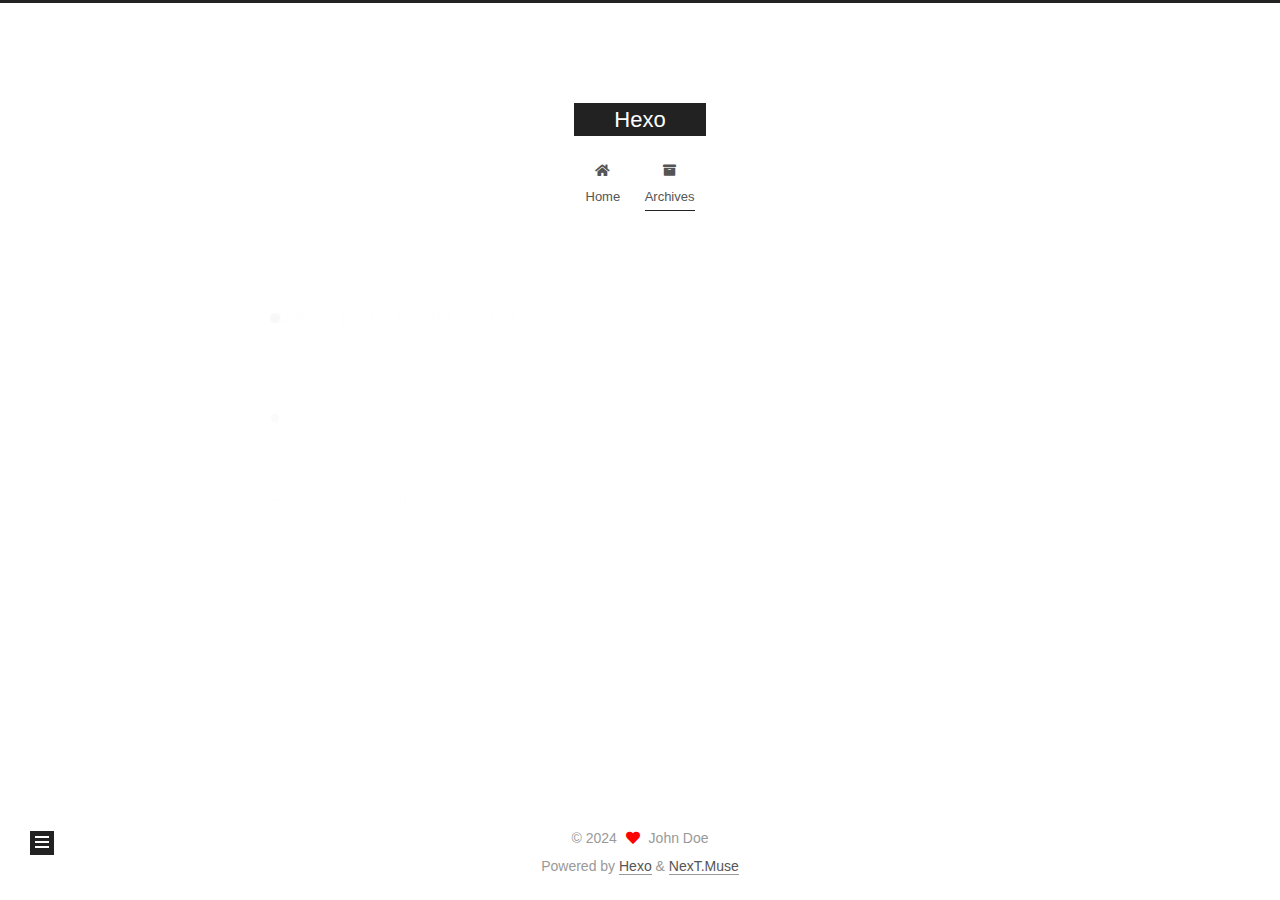
==== archives/index.html @ f94e26f7 "Site updated: 2024-03-13 22:20:04" ====
<!DOCTYPE html>
<html lang="en">
<head>
  <meta charset="UTF-8">
<meta name="viewport" content="width=device-width, initial-scale=1, maximum-scale=2">
<meta name="theme-color" content="#222">
<meta name="generator" content="Hexo 7.1.1">
  <link rel="apple-touch-icon" sizes="180x180" href="/images/apple-touch-icon-next.png">
  <link rel="icon" type="image/png" sizes="32x32" href="/images/favicon-32x32-next.png">
  <link rel="icon" type="image/png" sizes="16x16" href="/images/favicon-16x16-next.png">
  <link rel="mask-icon" href="/images/logo.svg" color="#222">

<link rel="stylesheet" href="/css/main.css">


<link rel="stylesheet" href="/lib/font-awesome/css/all.min.css">

<script id="hexo-configurations">
    var NexT = window.NexT || {};
    var CONFIG = {"hostname":"example.com","root":"/","scheme":"Muse","version":"7.8.0","exturl":false,"sidebar":{"position":"left","display":"post","padding":18,"offset":12,"onmobile":false},"copycode":{"enable":false,"show_result":false,"style":null},"back2top":{"enable":true,"sidebar":false,"scrollpercent":false},"bookmark":{"enable":false,"color":"#222","save":"auto"},"fancybox":false,"mediumzoom":false,"lazyload":false,"pangu":false,"comments":{"style":"tabs","active":null,"storage":true,"lazyload":false,"nav":null},"algolia":{"hits":{"per_page":10},"labels":{"input_placeholder":"Search for Posts","hits_empty":"We didn't find any results for the search: ${query}","hits_stats":"${hits} results found in ${time} ms"}},"localsearch":{"enable":false,"trigger":"auto","top_n_per_article":1,"unescape":false,"preload":false},"motion":{"enable":true,"async":false,"transition":{"post_block":"fadeIn","post_header":"slideDownIn","post_body":"slideDownIn","coll_header":"slideLeftIn","sidebar":"slideUpIn"}}};
  </script>

  <meta property="og:type" content="website">
<meta property="og:title" content="Hexo">
<meta property="og:url" content="http://example.com/archives/index.html">
<meta property="og:site_name" content="Hexo">
<meta property="og:locale" content="en_US">
<meta property="article:author" content="John Doe">
<meta name="twitter:card" content="summary">

<link rel="canonical" href="http://example.com/archives/">


<script id="page-configurations">
  // https://hexo.io/docs/variables.html
  CONFIG.page = {
    sidebar: "",
    isHome : false,
    isPost : false,
    lang   : 'en'
  };
</script>

  <title>Archive | Hexo</title>
  






  <noscript>
  <style>
  .use-motion .brand,
  .use-motion .menu-item,
  .sidebar-inner,
  .use-motion .post-block,
  .use-motion .pagination,
  .use-motion .comments,
  .use-motion .post-header,
  .use-motion .post-body,
  .use-motion .collection-header { opacity: initial; }

  .use-motion .site-title,
  .use-motion .site-subtitle {
    opacity: initial;
    top: initial;
  }

  .use-motion .logo-line-before i { left: initial; }
  .use-motion .logo-line-after i { right: initial; }
  </style>
</noscript>

</head>

<body itemscope itemtype="http://schema.org/WebPage">
  <div class="container use-motion">
    <div class="headband"></div>

    <header class="header" itemscope itemtype="http://schema.org/WPHeader">
      <div class="header-inner"><div class="site-brand-container">
  <div class="site-nav-toggle">
    <div class="toggle" aria-label="Toggle navigation bar">
      <span class="toggle-line toggle-line-first"></span>
      <span class="toggle-line toggle-line-middle"></span>
      <span class="toggle-line toggle-line-last"></span>
    </div>
  </div>

  <div class="site-meta">

    <a href="/" class="brand" rel="start">
      <span class="logo-line-before"><i></i></span>
      <h1 class="site-title">Hexo</h1>
      <span class="logo-line-after"><i></i></span>
    </a>
  </div>

  <div class="site-nav-right">
    <div class="toggle popup-trigger">
    </div>
  </div>
</div>




<nav class="site-nav">
  <ul id="menu" class="main-menu menu">
        <li class="menu-item menu-item-home">

    <a href="/" rel="section"><i class="fa fa-home fa-fw"></i>Home</a>

  </li>
        <li class="menu-item menu-item-archives">

    <a href="/archives/" rel="section"><i class="fa fa-archive fa-fw"></i>Archives</a>

  </li>
  </ul>
</nav>




</div>
    </header>

    
  <div class="back-to-top">
    <i class="fa fa-arrow-up"></i>
    <span>0%</span>
  </div>


    <main class="main">
      <div class="main-inner">
        <div class="content-wrap">
          

          <div class="content archive">
            

  
  
  
  <div class="post-block">
    <div class="posts-collapse">
      <div class="collection-title">
        <span class="collection-header">Um..! 1 post. Keep on posting.</span>
      </div>

      
    <div class="collection-year">
      <span class="collection-header">2024</span>
    </div>

  <article itemscope itemtype="http://schema.org/Article">
    <header class="post-header">

      <div class="post-meta">
        <time itemprop="dateCreated"
              datetime="2024-03-13T18:21:40+08:00"
              content="2024-03-13">
          03-13
        </time>
      </div>

      <div class="post-title">
          <a class="post-title-link" href="/2024/03/13/hello-world/" itemprop="url">
            <span itemprop="name">Hello World</span>
          </a>
      </div>

    </header>
  </article>


    </div>
  </div>
  
  
  

  



          </div>
          

<script>
  window.addEventListener('tabs:register', () => {
    let { activeClass } = CONFIG.comments;
    if (CONFIG.comments.storage) {
      activeClass = localStorage.getItem('comments_active') || activeClass;
    }
    if (activeClass) {
      let activeTab = document.querySelector(`a[href="#comment-${activeClass}"]`);
      if (activeTab) {
        activeTab.click();
      }
    }
  });
  if (CONFIG.comments.storage) {
    window.addEventListener('tabs:click', event => {
      if (!event.target.matches('.tabs-comment .tab-content .tab-pane')) return;
      let commentClass = event.target.classList[1];
      localStorage.setItem('comments_active', commentClass);
    });
  }
</script>

        </div>
          
  
  <div class="toggle sidebar-toggle">
    <span class="toggle-line toggle-line-first"></span>
    <span class="toggle-line toggle-line-middle"></span>
    <span class="toggle-line toggle-line-last"></span>
  </div>

  <aside class="sidebar">
    <div class="sidebar-inner">

      <ul class="sidebar-nav motion-element">
        <li class="sidebar-nav-toc">
          Table of Contents
        </li>
        <li class="sidebar-nav-overview">
          Overview
        </li>
      </ul>

      <!--noindex-->
      <div class="post-toc-wrap sidebar-panel">
      </div>
      <!--/noindex-->

      <div class="site-overview-wrap sidebar-panel">
        <div class="site-author motion-element" itemprop="author" itemscope itemtype="http://schema.org/Person">
  <p class="site-author-name" itemprop="name">John Doe</p>
  <div class="site-description" itemprop="description"></div>
</div>
<div class="site-state-wrap motion-element">
  <nav class="site-state">
      <div class="site-state-item site-state-posts">
          <a href="/archives/">
        
          <span class="site-state-item-count">1</span>
          <span class="site-state-item-name">posts</span>
        </a>
      </div>
  </nav>
</div>



      </div>

    </div>
  </aside>
  <div id="sidebar-dimmer"></div>


      </div>
    </main>

    <footer class="footer">
      <div class="footer-inner">
        

        

<div class="copyright">
  
  &copy; 
  <span itemprop="copyrightYear">2024</span>
  <span class="with-love">
    <i class="fa fa-heart"></i>
  </span>
  <span class="author" itemprop="copyrightHolder">John Doe</span>
</div>
  <div class="powered-by">Powered by <a href="https://hexo.io/" class="theme-link" rel="noopener" target="_blank">Hexo</a> & <a href="https://muse.theme-next.org/" class="theme-link" rel="noopener" target="_blank">NexT.Muse</a>
  </div>

        








      </div>
    </footer>
  </div>

  
  <script src="/lib/anime.min.js"></script>
  <script src="/lib/velocity/velocity.min.js"></script>
  <script src="/lib/velocity/velocity.ui.min.js"></script>

<script src="/js/utils.js"></script>

<script src="/js/motion.js"></script>


<script src="/js/schemes/muse.js"></script>


<script src="/js/next-boot.js"></script>




  















  

  

</body>
</html>
---- css/main.css ----
:root {
  --body-bg-color: #fff;
  --content-bg-color: #fff;
  --card-bg-color: #f5f5f5;
  --text-color: #555;
  --blockquote-color: #666;
  --link-color: #555;
  --link-hover-color: #222;
  --brand-color: #fff;
  --brand-hover-color: #fff;
  --table-row-odd-bg-color: #f9f9f9;
  --table-row-hover-bg-color: #f5f5f5;
  --menu-item-bg-color: #f5f5f5;
  --btn-default-bg: #222;
  --btn-default-color: #fff;
  --btn-default-border-color: #222;
  --btn-default-hover-bg: #fff;
  --btn-default-hover-color: #222;
  --btn-default-hover-border-color: #222;
}
html {
  line-height: 1.15; /* 1 */
  -webkit-text-size-adjust: 100%; /* 2 */
}
body {
  margin: 0;
}
main {
  display: block;
}
h1 {
  font-size: 2em;
  margin: 0.67em 0;
}
hr {
  box-sizing: content-box; /* 1 */
  height: 0; /* 1 */
  overflow: visible; /* 2 */
}
pre {
  font-family: monospace, monospace; /* 1 */
  font-size: 1em; /* 2 */
}
a {
  background: transparent;
}
abbr[title] {
  border-bottom: none; /* 1 */
  text-decoration: underline; /* 2 */
  text-decoration: underline dotted; /* 2 */
}
b,
strong {
  font-weight: bolder;
}
code,
kbd,
samp {
  font-family: monospace, monospace; /* 1 */
  font-size: 1em; /* 2 */
}
small {
  font-size: 80%;
}
sub,
sup {
  font-size: 75%;
  line-height: 0;
  position: relative;
  vertical-align: baseline;
}
sub {
  bottom: -0.25em;
}
sup {
  top: -0.5em;
}
img {
  border-style: none;
}
button,
input,
optgroup,
select,
textarea {
  font-family: inherit; /* 1 */
  font-size: 100%; /* 1 */
  line-height: 1.15; /* 1 */
  margin: 0; /* 2 */
}
button,
input {
/* 1 */
  overflow: visible;
}
button,
select {
/* 1 */
  text-transform: none;
}
button,
[type='button'],
[type='reset'],
[type='submit'] {
  -webkit-appearance: button;
}
button::-moz-focus-inner,
[type='button']::-moz-focus-inner,
[type='reset']::-moz-focus-inner,
[type='submit']::-moz-focus-inner {
  border-style: none;
  padding: 0;
}
button:-moz-focusring,
[type='button']:-moz-focusring,
[type='reset']:-moz-focusring,
[type='submit']:-moz-focusring {
  outline: 1px dotted ButtonText;
}
fieldset {
  padding: 0.35em 0.75em 0.625em;
}
legend {
  box-sizing: border-box; /* 1 */
  color: inherit; /* 2 */
  display: table; /* 1 */
  max-width: 100%; /* 1 */
  padding: 0; /* 3 */
  white-space: normal; /* 1 */
}
progress {
  vertical-align: baseline;
}
textarea {
  overflow: auto;
}
[type='checkbox'],
[type='radio'] {
  box-sizing: border-box; /* 1 */
  padding: 0; /* 2 */
}
[type='number']::-webkit-inner-spin-button,
[type='number']::-webkit-outer-spin-button {
  height: auto;
}
[type='search'] {
  outline-offset: -2px; /* 2 */
  -webkit-appearance: textfield; /* 1 */
}
[type='search']::-webkit-search-decoration {
  -webkit-appearance: none;
}
::-webkit-file-upload-button {
  font: inherit; /* 2 */
  -webkit-appearance: button; /* 1 */
}
details {
  display: block;
}
summary {
  display: list-item;
}
template {
  display: none;
}
[hidden] {
  display: none;
}
::selection {
  background: #262a30;
  color: #eee;
}
html,
body {
  height: 100%;
}
body {
  background: var(--body-bg-color);
  color: var(--text-color);
  font-family: 'Lato', "PingFang SC", "Microsoft YaHei", sans-serif;
  font-size: 1em;
  line-height: 2;
}
@media (max-width: 991px) {
  body {
    padding-left: 0 !important;
    padding-right: 0 !important;
  }
}
h1,
h2,
h3,
h4,
h5,
h6 {
  font-family: 'Lato', "PingFang SC", "Microsoft YaHei", sans-serif;
  font-weight: bold;
  line-height: 1.5;
  margin: 20px 0 15px;
}
h1 {
  font-size: 1.5em;
}
h2 {
  font-size: 1.375em;
}
h3 {
  font-size: 1.25em;
}
h4 {
  font-size: 1.125em;
}
h5 {
  font-size: 1em;
}
h6 {
  font-size: 0.875em;
}
p {
  margin: 0 0 20px 0;
}
a,
span.exturl {
  border-bottom: 1px solid #999;
  color: var(--link-color);
  outline: 0;
  text-decoration: none;
  overflow-wrap: break-word;
  word-wrap: break-word;
  cursor: pointer;
}
a:hover,
span.exturl:hover {
  border-bottom-color: var(--link-hover-color);
  color: var(--link-hover-color);
}
iframe,
img,
video {
  display: block;
  margin-left: auto;
  margin-right: auto;
  max-width: 100%;
}
hr {
  background-image: repeating-linear-gradient(-45deg, #ddd, #ddd 4px, transparent 4px, transparent 8px);
  border: 0;
  height: 3px;
  margin: 40px 0;
}
blockquote {
  border-left: 4px solid #ddd;
  color: var(--blockquote-color);
  margin: 0;
  padding: 0 15px;
}
blockquote cite::before {
  content: '-';
  padding: 0 5px;
}
dt {
  font-weight: bold;
}
dd {
  margin: 0;
  padding: 0;
}
kbd {
  background-color: #f5f5f5;
  background-image: linear-gradient(#eee, #fff, #eee);
  border: 1px solid #ccc;
  border-radius: 0.2em;
  box-shadow: 0.1em 0.1em 0.2em rgba(0,0,0,0.1);
  color: #555;
  font-family: inherit;
  padding: 0.1em 0.3em;
  white-space: nowrap;
}
.table-container {
  overflow: auto;
}
table {
  border-collapse: collapse;
  border-spacing: 0;
  font-size: 0.875em;
  margin: 0 0 20px 0;
  width: 100%;
}
tbody tr:nth-of-type(odd) {
  background: var(--table-row-odd-bg-color);
}
tbody tr:hover {
  background: var(--table-row-hover-bg-color);
}
caption,
th,
td {
  font-weight: normal;
  padding: 8px;
  vertical-align: middle;
}
th,
td {
  border: 1px solid #ddd;
  border-bottom: 3px solid #ddd;
}
th {
  font-weight: 700;
  padding-bottom: 10px;
}
td {
  border-bottom-width: 1px;
}
.btn {
  background: var(--btn-default-bg);
  border: 2px solid var(--btn-default-border-color);
  border-radius: 0;
  color: var(--btn-default-color);
  display: inline-block;
  font-size: 0.875em;
  line-height: 2;
  padding: 0 20px;
  text-decoration: none;
  transition-property: background-color;
  transition-delay: 0s;
  transition-duration: 0.2s;
  transition-timing-function: ease-in-out;
}
.btn:hover {
  background: var(--btn-default-hover-bg);
  border-color: var(--btn-default-hover-border-color);
  color: var(--btn-default-hover-color);
}
.btn + .btn {
  margin: 0 0 8px 8px;
}
.btn .fa-fw {
  text-align: left;
  width: 1.285714285714286em;
}
.toggle {
  line-height: 0;
}
.toggle .toggle-line {
  background: #fff;
  display: inline-block;
  height: 2px;
  left: 0;
  position: relative;
  top: 0;
  transition: all 0.4s;
  vertical-align: top;
  width: 100%;
}
.toggle .toggle-line:not(:first-child) {
  margin-top: 3px;
}
.toggle.toggle-arrow .toggle-line-first {
  left: 50%;
  top: 2px;
  transform: rotate(45deg);
  width: 50%;
}
.toggle.toggle-arrow .toggle-line-middle {
  left: 2px;
  width: 90%;
}
.toggle.toggle-arrow .toggle-line-last {
  left: 50%;
  top: -2px;
  transform: rotate(-45deg);
  width: 50%;
}
.toggle.toggle-close .toggle-line-first {
  transform: rotate(-45deg);
  top: 5px;
}
.toggle.toggle-close .toggle-line-middle {
  opacity: 0;
}
.toggle.toggle-close .toggle-line-last {
  transform: rotate(45deg);
  top: -5px;
}
.highlight,
pre {
  background: #f7f7f7;
  color: #4d4d4c;
  line-height: 1.6;
  margin: 0 auto 20px;
}
pre,
code {
  font-family: consolas, Menlo, monospace, "PingFang SC", "Microsoft YaHei";
}
code {
  background: #eee;
  border-radius: 3px;
  color: #555;
  padding: 2px 4px;
  overflow-wrap: break-word;
  word-wrap: break-word;
}
.highlight *::selection {
  background: #d6d6d6;
}
.highlight pre {
  border: 0;
  margin: 0;
  padding: 10px 0;
}
.highlight table {
  border: 0;
  margin: 0;
  width: auto;
}
.highlight td {
  border: 0;
  padding: 0;
}
.highlight figcaption {
  background: #eff2f3;
  color: #4d4d4c;
  display: flex;
  font-size: 0.875em;
  justify-content: space-between;
  line-height: 1.2;
  padding: 0.5em;
}
.highlight figcaption a {
  color: #4d4d4c;
}
.highlight figcaption a:hover {
  border-bottom-color: #4d4d4c;
}
.highlight .gutter {
  -moz-user-select: none;
  -ms-user-select: none;
  -webkit-user-select: none;
  user-select: none;
}
.highlight .gutter pre {
  background: #eff2f3;
  color: #869194;
  padding-left: 10px;
  padding-right: 10px;
  text-align: right;
}
.highlight .code pre {
  background: #f7f7f7;
  padding-left: 10px;
  width: 100%;
}
.gist table {
  width: auto;
}
.gist table td {
  border: 0;
}
pre {
  overflow: auto;
  padding: 10px;
}
pre code {
  background: none;
  color: #4d4d4c;
  font-size: 0.875em;
  padding: 0;
  text-shadow: none;
}
pre .deletion {
  background: #fdd;
}
pre .addition {
  background: #dfd;
}
pre .meta {
  color: #eab700;
  -moz-user-select: none;
  -ms-user-select: none;
  -webkit-user-select: none;
  user-select: none;
}
pre .comment {
  color: #8e908c;
}
pre .variable,
pre .attribute,
pre .tag,
pre .name,
pre .regexp,
pre .ruby .constant,
pre .xml .tag .title,
pre .xml .pi,
pre .xml .doctype,
pre .html .doctype,
pre .css .id,
pre .css .class,
pre .css .pseudo {
  color: #c82829;
}
pre .number,
pre .preprocessor,
pre .built_in,
pre .builtin-name,
pre .literal,
pre .params,
pre .constant,
pre .command {
  color: #f5871f;
}
pre .ruby .class .title,
pre .css .rules .attribute,
pre .string,
pre .symbol,
pre .value,
pre .inheritance,
pre .header,
pre .ruby .symbol,
pre .xml .cdata,
pre .special,
pre .formula {
  color: #718c00;
}
pre .title,
pre .css .hexcolor {
  color: #3e999f;
}
pre .function,
pre .python .decorator,
pre .python .title,
pre .ruby .function .title,
pre .ruby .title .keyword,
pre .perl .sub,
pre .javascript .title,
pre .coffeescript .title {
  color: #4271ae;
}
pre .keyword,
pre .javascript .function {
  color: #8959a8;
}
.blockquote-center {
  border-left: none;
  margin: 40px 0;
  padding: 0;
  position: relative;
  text-align: center;
}
.blockquote-center .fa {
  display: block;
  opacity: 0.6;
  position: absolute;
  width: 100%;
}
.blockquote-center .fa-quote-left {
  border-top: 1px solid #ccc;
  text-align: left;
  top: -20px;
}
.blockquote-center .fa-quote-right {
  border-bottom: 1px solid #ccc;
  text-align: right;
  bottom: -20px;
}
.blockquote-center p,
.blockquote-center div {
  text-align: center;
}
.post-body .group-picture img {
  margin: 0 auto;
  padding: 0 3px;
}
.group-picture-row {
  margin-bottom: 6px;
  overflow: hidden;
}
.group-picture-column {
  float: left;
  margin-bottom: 10px;
}
.post-body .label {
  color: #555;
  display: inline;
  padding: 0 2px;
}
.post-body .label.default {
  background: #f0f0f0;
}
.post-body .label.primary {
  background: #efe6f7;
}
.post-body .label.info {
  background: #e5f2f8;
}
.post-body .label.success {
  background: #e7f4e9;
}
.post-body .label.warning {
  background: #fcf6e1;
}
.post-body .label.danger {
  background: #fae8eb;
}
.post-body .tabs {
  margin-bottom: 20px;
}
.post-body .tabs,
.tabs-comment {
  display: block;
  padding-top: 10px;
  position: relative;
}
.post-body .tabs ul.nav-tabs,
.tabs-comment ul.nav-tabs {
  display: flex;
  flex-wrap: wrap;
  margin: 0;
  margin-bottom: -1px;
  padding: 0;
}
@media (max-width: 413px) {
  .post-body .tabs ul.nav-tabs,
  .tabs-comment ul.nav-tabs {
    display: block;
    margin-bottom: 5px;
  }
}
.post-body .tabs ul.nav-tabs li.tab,
.tabs-comment ul.nav-tabs li.tab {
  border-bottom: 1px solid #ddd;
  border-left: 1px solid transparent;
  border-right: 1px solid transparent;
  border-top: 3px solid transparent;
  flex-grow: 1;
  list-style-type: none;
  border-radius: 0 0 0 0;
}
@media (max-width: 413px) {
  .post-body .tabs ul.nav-tabs li.tab,
  .tabs-comment ul.nav-tabs li.tab {
    border-bottom: 1px solid transparent;
    border-left: 3px solid transparent;
    border-right: 1px solid transparent;
    border-top: 1px solid transparent;
  }
}
@media (max-width: 413px) {
  .post-body .tabs ul.nav-tabs li.tab,
  .tabs-comment ul.nav-tabs li.tab {
    border-radius: 0;
  }
}
.post-body .tabs ul.nav-tabs li.tab a,
.tabs-comment ul.nav-tabs li.tab a {
  border-bottom: initial;
  display: block;
  line-height: 1.8;
  outline: 0;
  padding: 0.25em 0.75em;
  text-align: center;
  transition-delay: 0s;
  transition-duration: 0.2s;
  transition-timing-function: ease-out;
}
.post-body .tabs ul.nav-tabs li.tab a i,
.tabs-comment ul.nav-tabs li.tab a i {
  width: 1.285714285714286em;
}
.post-body .tabs ul.nav-tabs li.tab.active,
.tabs-comment ul.nav-tabs li.tab.active {
  border-bottom: 1px solid transparent;
  border-left: 1px solid #ddd;
  border-right: 1px solid #ddd;
  border-top: 3px solid #fc6423;
}
@media (max-width: 413px) {
  .post-body .tabs ul.nav-tabs li.tab.active,
  .tabs-comment ul.nav-tabs li.tab.active {
    border-bottom: 1px solid #ddd;
    border-left: 3px solid #fc6423;
    border-right: 1px solid #ddd;
    border-top: 1px solid #ddd;
  }
}
.post-body .tabs ul.nav-tabs li.tab.active a,
.tabs-comment ul.nav-tabs li.tab.active a {
  color: var(--link-color);
  cursor: default;
}
.post-body .tabs .tab-content .tab-pane,
.tabs-comment .tab-content .tab-pane {
  border: 1px solid #ddd;
  border-top: 0;
  padding: 20px 20px 0 20px;
  border-radius: 0;
}
.post-body .tabs .tab-content .tab-pane:not(.active),
.tabs-comment .tab-content .tab-pane:not(.active) {
  display: none;
}
.post-body .tabs .tab-content .tab-pane.active,
.tabs-comment .tab-content .tab-pane.active {
  display: block;
}
.post-body .tabs .tab-content .tab-pane.active:nth-of-type(1),
.tabs-comment .tab-content .tab-pane.active:nth-of-type(1) {
  border-radius: 0 0 0 0;
}
@media (max-width: 413px) {
  .post-body .tabs .tab-content .tab-pane.active:nth-of-type(1),
  .tabs-comment .tab-content .tab-pane.active:nth-of-type(1) {
    border-radius: 0;
  }
}
.post-body .note {
  border-radius: 3px;
  margin-bottom: 20px;
  padding: 1em;
  position: relative;
  border: 1px solid #eee;
  border-left-width: 5px;
}
.post-body .note h2,
.post-body .note h3,
.post-body .note h4,
.post-body .note h5,
.post-body .note h6 {
  margin-top: 0;
  border-bottom: initial;
  margin-bottom: 0;
  padding-top: 0;
}
.post-body .note p:first-child,
.post-body .note ul:first-child,
.post-body .note ol:first-child,
.post-body .note table:first-child,
.post-body .note pre:first-child,
.post-body .note blockquote:first-child,
.post-body .note img:first-child {
  margin-top: 0;
}
.post-body .note p:last-child,
.post-body .note ul:last-child,
.post-body .note ol:last-child,
.post-body .note table:last-child,
.post-body .note pre:last-child,
.post-body .note blockquote:last-child,
.post-body .note img:last-child {
  margin-bottom: 0;
}
.post-body .note.default {
  border-left-color: #777;
}
.post-body .note.default h2,
.post-body .note.default h3,
.post-body .note.default h4,
.post-body .note.default h5,
.post-body .note.default h6 {
  color: #777;
}
.post-body .note.primary {
  border-left-color: #6f42c1;
}
.post-body .note.primary h2,
.post-body .note.primary h3,
.post-body .note.primary h4,
.post-body .note.primary h5,
.post-body .note.primary h6 {
  color: #6f42c1;
}
.post-body .note.info {
  border-left-color: #428bca;
}
.post-body .note.info h2,
.post-body .note.info h3,
.post-body .note.info h4,
.post-body .note.info h5,
.post-body .note.info h6 {
  color: #428bca;
}
.post-body .note.success {
  border-left-color: #5cb85c;
}
.post-body .note.success h2,
.post-body .note.success h3,
.post-body .note.success h4,
.post-body .note.success h5,
.post-body .note.success h6 {
  color: #5cb85c;
}
.post-body .note.warning {
  border-left-color: #f0ad4e;
}
.post-body .note.warning h2,
.post-body .note.warning h3,
.post-body .note.warning h4,
.post-body .note.warning h5,
.post-body .note.warning h6 {
  color: #f0ad4e;
}
.post-body .note.danger {
  border-left-color: #d9534f;
}
.post-body .note.danger h2,
.post-body .note.danger h3,
.post-body .note.danger h4,
.post-body .note.danger h5,
.post-body .note.danger h6 {
  color: #d9534f;
}
.pagination .prev,
.pagination .next,
.pagination .page-number,
.pagination .space {
  display: inline-block;
  margin: 0 10px;
  padding: 0 11px;
  position: relative;
  top: -1px;
}
@media (max-width: 767px) {
  .pagination .prev,
  .pagination .next,
  .pagination .page-number,
  .pagination .space {
    margin: 0 5px;
  }
}
.pagination {
  border-top: 1px solid #eee;
  margin: 120px 0 0;
  text-align: center;
}
.pagination .prev,
.pagination .next,
.pagination .page-number {
  border-bottom: 0;
  border-top: 1px solid #eee;
  transition-property: border-color;
  transition-delay: 0s;
  transition-duration: 0.2s;
  transition-timing-function: ease-in-out;
}
.pagination .prev:hover,
.pagination .next:hover,
.pagination .page-number:hover {
  border-top-color: #222;
}
.pagination .space {
  margin: 0;
  padding: 0;
}
.pagination .prev {
  margin-left: 0;
}
.pagination .next {
  margin-right: 0;
}
.pagination .page-number.current {
  background: #ccc;
  border-top-color: #ccc;
  color: #fff;
}
@media (max-width: 767px) {
  .pagination {
    border-top: none;
  }
  .pagination .prev,
  .pagination .next,
  .pagination .page-number {
    border-bottom: 1px solid #eee;
    border-top: 0;
    margin-bottom: 10px;
    padding: 0 10px;
  }
  .pagination .prev:hover,
  .pagination .next:hover,
  .pagination .page-number:hover {
    border-bottom-color: #222;
  }
}
.comments {
  margin-top: 60px;
  overflow: hidden;
}
.comment-button-group {
  display: flex;
  flex-wrap: wrap-reverse;
  justify-content: center;
  margin: 1em 0;
}
.comment-button-group .comment-button {
  margin: 0.1em 0.2em;
}
.comment-button-group .comment-button.active {
  background: var(--btn-default-hover-bg);
  border-color: var(--btn-default-hover-border-color);
  color: var(--btn-default-hover-color);
}
.comment-position {
  display: none;
}
.comment-position.active {
  display: block;
}
.tabs-comment {
  background: var(--content-bg-color);
  margin-top: 4em;
  padding-top: 0;
}
.tabs-comment .comments {
  border: 0;
  box-shadow: none;
  margin-top: 0;
  padding-top: 0;
}
.container {
  min-height: 100%;
  position: relative;
}
.main-inner {
  margin: 0 auto;
  width: 700px;
}
@media (min-width: 1200px) {
  .main-inner {
    width: 800px;
  }
}
@media (min-width: 1600px) {
  .main-inner {
    width: 900px;
  }
}
@media (max-width: 767px) {
  .content-wrap {
    padding: 0 20px;
  }
}
.header {
  background: transparent;
}
.header-inner {
  margin: 0 auto;
  width: 700px;
}
@media (min-width: 1200px) {
  .header-inner {
    width: 800px;
  }
}
@media (min-width: 1600px) {
  .header-inner {
    width: 900px;
  }
}
.site-brand-container {
  display: flex;
  flex-shrink: 0;
  padding: 0 10px;
}
.headband {
  background: #222;
  height: 3px;
}
.site-meta {
  flex-grow: 1;
  text-align: center;
}
@media (max-width: 767px) {
  .site-meta {
    text-align: center;
  }
}
.brand {
  border-bottom: none;
  color: var(--brand-color);
  display: inline-block;
  line-height: 1.375em;
  padding: 0 40px;
  position: relative;
}
.brand:hover {
  color: var(--brand-hover-color);
}
.site-title {
  font-family: 'Lato', "PingFang SC", "Microsoft YaHei", sans-serif;
  font-size: 1.375em;
  font-weight: normal;
  margin: 0;
}
.site-subtitle {
  color: #999;
  font-size: 0.8125em;
  margin: 10px 0;
}
.use-motion .brand {
  opacity: 0;
}
.use-motion .site-title,
.use-motion .site-subtitle,
.use-motion .custom-logo-image {
  opacity: 0;
  position: relative;
  top: -10px;
}
.site-nav-toggle,
.site-nav-right {
  display: none;
}
@media (max-width: 767px) {
  .site-nav-toggle,
  .site-nav-right {
    display: flex;
    flex-direction: column;
    justify-content: center;
  }
}
.site-nav-toggle .toggle,
.site-nav-right .toggle {
  color: var(--text-color);
  padding: 10px;
  width: 22px;
}
.site-nav-toggle .toggle .toggle-line,
.site-nav-right .toggle .toggle-line {
  background: var(--text-color);
  border-radius: 1px;
}
.site-nav {
  display: block;
}
@media (max-width: 767px) {
  .site-nav {
    clear: both;
    display: none;
  }
}
.site-nav.site-nav-on {
  display: block;
}
.menu {
  margin-top: 20px;
  padding-left: 0;
  text-align: center;
}
.menu-item {
  display: inline-block;
  list-style: none;
  margin: 0 10px;
}
@media (max-width: 767px) {
  .menu-item {
    display: block;
    margin-top: 10px;
  }
  .menu-item.menu-item-search {
    display: none;
  }
}
.menu-item a,
.menu-item span.exturl {
  border-bottom: 0;
  display: block;
  font-size: 0.8125em;
  transition-property: border-color;
  transition-delay: 0s;
  transition-duration: 0.2s;
  transition-timing-function: ease-in-out;
}
@media (hover: none) {
  .menu-item a:hover,
  .menu-item span.exturl:hover {
    border-bottom-color: transparent !important;
  }
}
.menu-item .fa,
.menu-item .fab,
.menu-item .far,
.menu-item .fas {
  margin-right: 8px;
}
.menu-item .badge {
  display: inline-block;
  font-weight: bold;
  line-height: 1;
  margin-left: 0.35em;
  margin-top: 0.35em;
  text-align: center;
  white-space: nowrap;
}
@media (max-width: 767px) {
  .menu-item .badge {
    float: right;
    margin-left: 0;
  }
}
.menu-item-active a,
.menu .menu-item a:hover,
.menu .menu-item span.exturl:hover {
  background: var(--menu-item-bg-color);
}
.use-motion .menu-item {
  opacity: 0;
}
.sidebar {
  background: #222;
  bottom: 0;
  box-shadow: inset 0 2px 6px #000;
  position: fixed;
  top: 0;
}
@media (max-width: 991px) {
  .sidebar {
    display: none;
  }
}
.sidebar-inner {
  color: #999;
  padding: 18px 10px;
  text-align: center;
}
.cc-license {
  margin-top: 10px;
  text-align: center;
}
.cc-license .cc-opacity {
  border-bottom: none;
  opacity: 0.7;
}
.cc-license .cc-opacity:hover {
  opacity: 0.9;
}
.cc-license img {
  display: inline-block;
}
.site-author-image {
  border: 2px solid #333;
  display: block;
  margin: 0 auto;
  max-width: 96px;
  padding: 2px;
}
.site-author-name {
  color: #f5f5f5;
  font-weight: normal;
  margin: 5px 0 0;
  text-align: center;
}
.site-description {
  color: #999;
  font-size: 1em;
  margin-top: 5px;
  text-align: center;
}
.links-of-author {
  margin-top: 15px;
}
.links-of-author a,
.links-of-author span.exturl {
  border-bottom-color: #555;
  display: inline-block;
  font-size: 0.8125em;
  margin-bottom: 10px;
  margin-right: 10px;
  vertical-align: middle;
}
.links-of-author a::before,
.links-of-author span.exturl::before {
  background: #04ff04;
  border-radius: 50%;
  content: ' ';
  display: inline-block;
  height: 4px;
  margin-right: 3px;
  vertical-align: middle;
  width: 4px;
}
.sidebar-button {
  margin-top: 15px;
}
.sidebar-button a {
  border: 1px solid #fc6423;
  border-radius: 4px;
  color: #fc6423;
  display: inline-block;
  padding: 0 15px;
}
.sidebar-button a .fa,
.sidebar-button a .fab,
.sidebar-button a .far,
.sidebar-button a .fas {
  margin-right: 5px;
}
.sidebar-button a:hover {
  background: #fc6423;
  border: 1px solid #fc6423;
  color: #fff;
}
.sidebar-button a:hover .fa,
.sidebar-button a:hover .fab,
.sidebar-button a:hover .far,
.sidebar-button a:hover .fas {
  color: #fff;
}
.links-of-blogroll {
  font-size: 0.8125em;
  margin-top: 10px;
}
.links-of-blogroll-title {
  font-size: 0.875em;
  font-weight: 600;
  margin-top: 0;
}
.links-of-blogroll-list {
  list-style: none;
  margin: 0;
  padding: 0;
}
#sidebar-dimmer {
  display: none;
}
@media (max-width: 767px) {
  #sidebar-dimmer {
    background: #000;
    display: block;
    height: 100%;
    left: 100%;
    opacity: 0;
    position: fixed;
    top: 0;
    width: 100%;
    z-index: 1100;
  }
  .sidebar-active + #sidebar-dimmer {
    opacity: 0.7;
    transform: translateX(-100%);
    transition: opacity 0.5s;
  }
}
.sidebar-nav {
  margin: 0;
  padding-bottom: 20px;
  padding-left: 0;
}
.sidebar-nav li {
  border-bottom: 1px solid transparent;
  color: #666;
  cursor: pointer;
  display: inline-block;
  font-size: 0.875em;
}
.sidebar-nav li.sidebar-nav-overview {
  margin-left: 10px;
}
.sidebar-nav li:hover {
  color: #f5f5f5;
}
.sidebar-nav .sidebar-nav-active {
  border-bottom-color: #87daff;
  color: #87daff;
}
.sidebar-nav .sidebar-nav-active:hover {
  color: #87daff;
}
.sidebar-panel {
  display: none;
  overflow-x: hidden;
  overflow-y: auto;
}
.sidebar-panel-active {
  display: block;
}
.sidebar-toggle {
  background: #222;
  bottom: 45px;
  cursor: pointer;
  height: 14px;
  left: 30px;
  padding: 5px;
  position: fixed;
  width: 14px;
  z-index: 1300;
}
@media (max-width: 991px) {
  .sidebar-toggle {
    left: 20px;
    opacity: 0.8;
    display: none;
  }
}
.sidebar-toggle:hover .toggle-line {
  background: #87daff;
}
.post-toc {
  font-size: 0.875em;
}
.post-toc ol {
  list-style: none;
  margin: 0;
  padding: 0 2px 5px 10px;
  text-align: left;
}
.post-toc ol > ol {
  padding-left: 0;
}
.post-toc ol a {
  transition-property: all;
  transition-delay: 0s;
  transition-duration: 0.2s;
  transition-timing-function: ease-in-out;
}
.post-toc .nav-item {
  line-height: 1.8;
  overflow: hidden;
  text-overflow: ellipsis;
  white-space: nowrap;
}
.post-toc .nav .nav-child {
  display: none;
}
.post-toc .nav .active > .nav-child {
  display: block;
}
.post-toc .nav .active-current > .nav-child {
  display: block;
}
.post-toc .nav .active-current > .nav-child > .nav-item {
  display: block;
}
.post-toc .nav .active > a {
  border-bottom-color: #87daff;
  color: #87daff;
}
.post-toc .nav .active-current > a {
  color: #87daff;
}
.post-toc .nav .active-current > a:hover {
  color: #87daff;
}
.site-state {
  display: flex;
  justify-content: center;
  line-height: 1.4;
  margin-top: 10px;
  overflow: hidden;
  text-align: center;
  white-space: nowrap;
}
.site-state-item {
  padding: 0 15px;
}
.site-state-item:not(:first-child) {
  border-left: 1px solid #333;
}
.site-state-item a {
  border-bottom: none;
}
.site-state-item-count {
  display: block;
  font-size: 1.25em;
  font-weight: 600;
  text-align: center;
}
.site-state-item-name {
  color: inherit;
  font-size: 0.875em;
}
.footer {
  color: #999;
  font-size: 0.875em;
  padding: 20px 0;
}
.footer.footer-fixed {
  bottom: 0;
  left: 0;
  position: absolute;
  right: 0;
}
.footer-inner {
  box-sizing: border-box;
  margin: 0 auto;
  text-align: center;
  width: 700px;
}
@media (min-width: 1200px) {
  .footer-inner {
    width: 800px;
  }
}
@media (min-width: 1600px) {
  .footer-inner {
    width: 900px;
  }
}
.languages {
  display: inline-block;
  font-size: 1.125em;
  position: relative;
}
.languages .lang-select-label span {
  margin: 0 0.5em;
}
.languages .lang-select {
  height: 100%;
  left: 0;
  opacity: 0;
  position: absolute;
  top: 0;
  width: 100%;
}
.with-love {
  color: #ff0000;
  display: inline-block;
  margin: 0 5px;
}
.powered-by,
.theme-info {
  display: inline-block;
}
@-moz-keyframes iconAnimate {
  0%, 100% {
    transform: scale(1);
  }
  10%, 30% {
    transform: scale(0.9);
  }
  20%, 40%, 60%, 80% {
    transform: scale(1.1);
  }
  50%, 70% {
    transform: scale(1.1);
  }
}
@-webkit-keyframes iconAnimate {
  0%, 100% {
    transform: scale(1);
  }
  10%, 30% {
    transform: scale(0.9);
  }
  20%, 40%, 60%, 80% {
    transform: scale(1.1);
  }
  50%, 70% {
    transform: scale(1.1);
  }
}
@-o-keyframes iconAnimate {
  0%, 100% {
    transform: scale(1);
  }
  10%, 30% {
    transform: scale(0.9);
  }
  20%, 40%, 60%, 80% {
    transform: scale(1.1);
  }
  50%, 70% {
    transform: scale(1.1);
  }
}
@keyframes iconAnimate {
  0%, 100% {
    transform: scale(1);
  }
  10%, 30% {
    transform: scale(0.9);
  }
  20%, 40%, 60%, 80% {
    transform: scale(1.1);
  }
  50%, 70% {
    transform: scale(1.1);
  }
}
.back-to-top {
  font-size: 12px;
  text-align: center;
  transition-delay: 0s;
  transition-duration: 0.2s;
  transition-timing-function: ease-in-out;
}
.back-to-top {
  background: #222;
  bottom: -100px;
  box-sizing: border-box;
  color: #fff;
  cursor: pointer;
  left: 30px;
  opacity: 1;
  padding: 0 6px;
  position: fixed;
  transition-property: bottom;
  z-index: 1300;
  width: 24px;
}
.back-to-top span {
  display: none;
}
.back-to-top:hover {
  color: #87daff;
}
.back-to-top.back-to-top-on {
  bottom: 19px;
}
@media (max-width: 991px) {
  .back-to-top {
    left: 20px;
    opacity: 0.8;
  }
}
.post-body {
  font-family: 'Lato', "PingFang SC", "Microsoft YaHei", sans-serif;
  overflow-wrap: break-word;
  word-wrap: break-word;
}
@media (min-width: 1200px) {
  .post-body {
    font-size: 1.125em;
  }
}
.post-body .exturl .fa {
  font-size: 0.875em;
  margin-left: 4px;
}
.post-body .image-caption,
.post-body .figure .caption {
  color: #999;
  font-size: 0.875em;
  font-weight: bold;
  line-height: 1;
  margin: -20px auto 15px;
  text-align: center;
}
.post-sticky-flag {
  display: inline-block;
  transform: rotate(30deg);
}
.post-button {
  margin-top: 40px;
  text-align: center;
}
.use-motion .post-block,
.use-motion .pagination,
.use-motion .comments {
  opacity: 0;
}
.use-motion .post-header {
  opacity: 0;
}
.use-motion .post-body {
  opacity: 0;
}
.use-motion .collection-header {
  opacity: 0;
}
.posts-collapse {
  margin-left: 35px;
  position: relative;
}
@media (max-width: 767px) {
  .posts-collapse {
    margin-left: 0px;
    margin-right: 0px;
  }
}
.posts-collapse .collection-title {
  font-size: 1.125em;
  position: relative;
}
.posts-collapse .collection-title::before {
  background: #999;
  border: 1px solid #fff;
  border-radius: 50%;
  content: ' ';
  height: 10px;
  left: 0;
  margin-left: -6px;
  margin-top: -4px;
  position: absolute;
  top: 50%;
  width: 10px;
}
.posts-collapse .collection-year {
  font-size: 1.5em;
  font-weight: bold;
  margin: 60px 0;
  position: relative;
}
.posts-collapse .collection-year::before {
  background: #bbb;
  border-radius: 50%;
  content: ' ';
  height: 8px;
  left: 0;
  margin-left: -4px;
  margin-top: -4px;
  position: absolute;
  top: 50%;
  width: 8px;
}
.posts-collapse .collection-header {
  display: block;
  margin: 0 0 0 20px;
}
.posts-collapse .collection-header small {
  color: #bbb;
  margin-left: 5px;
}
.posts-collapse .post-header {
  border-bottom: 1px dashed #ccc;
  margin: 30px 0;
  padding-left: 15px;
  position: relative;
  transition-property: border;
  transition-delay: 0s;
  transition-duration: 0.2s;
  transition-timing-function: ease-in-out;
}
.posts-collapse .post-header::before {
  background: #bbb;
  border: 1px solid #fff;
  border-radius: 50%;
  content: ' ';
  height: 6px;
  left: 0;
  margin-left: -4px;
  position: absolute;
  top: 0.75em;
  transition-property: background;
  width: 6px;
  transition-delay: 0s;
  transition-duration: 0.2s;
  transition-timing-function: ease-in-out;
}
.posts-collapse .post-header:hover {
  border-bottom-color: #666;
}
.posts-collapse .post-header:hover::before {
  background: #222;
}
.posts-collapse .post-meta {
  display: inline;
  font-size: 0.75em;
  margin-right: 10px;
}
.posts-collapse .post-title {
  display: inline;
}
.posts-collapse .post-title a,
.posts-collapse .post-title span.exturl {
  border-bottom: none;
  color: var(--link-color);
}
.posts-collapse .post-title .fa-external-link-alt {
  font-size: 0.875em;
  margin-left: 5px;
}
.posts-collapse::before {
  background: #f5f5f5;
  content: ' ';
  height: 100%;
  left: 0;
  margin-left: -2px;
  position: absolute;
  top: 1.25em;
  width: 4px;
}
.post-eof {
  background: #ccc;
  height: 1px;
  margin: 80px auto 60px;
  text-align: center;
  width: 8%;
}
.post-block:last-of-type .post-eof {
  display: none;
}
.content {
  padding-top: 40px;
}
@media (min-width: 992px) {
  .post-body {
    text-align: justify;
  }
}
@media (max-width: 991px) {
  .post-body {
    text-align: justify;
  }
}
.post-body h1,
.post-body h2,
.post-body h3,
.post-body h4,
.post-body h5,
.post-body h6 {
  padding-top: 10px;
}
.post-body h1 .header-anchor,
.post-body h2 .header-anchor,
.post-body h3 .header-anchor,
.post-body h4 .header-anchor,
.post-body h5 .header-anchor,
.post-body h6 .header-anchor {
  border-bottom-style: none;
  color: #ccc;
  float: right;
  margin-left: 10px;
  visibility: hidden;
}
.post-body h1 .header-anchor:hover,
.post-body h2 .header-anchor:hover,
.post-body h3 .header-anchor:hover,
.post-body h4 .header-anchor:hover,
.post-body h5 .header-anchor:hover,
.post-body h6 .header-anchor:hover {
  color: inherit;
}
.post-body h1:hover .header-anchor,
.post-body h2:hover .header-anchor,
.post-body h3:hover .header-anchor,
.post-body h4:hover .header-anchor,
.post-body h5:hover .header-anchor,
.post-body h6:hover .header-anchor {
  visibility: visible;
}
.post-body iframe,
.post-body img,
.post-body video {
  margin-bottom: 20px;
}
.post-body .video-container {
  height: 0;
  margin-bottom: 20px;
  overflow: hidden;
  padding-top: 75%;
  position: relative;
  width: 100%;
}
.post-body .video-container iframe,
.post-body .video-container object,
.post-body .video-container embed {
  height: 100%;
  left: 0;
  margin: 0;
  position: absolute;
  top: 0;
  width: 100%;
}
.post-gallery {
  align-items: center;
  display: grid;
  grid-gap: 10px;
  grid-template-columns: 1fr 1fr 1fr;
  margin-bottom: 20px;
}
@media (max-width: 767px) {
  .post-gallery {
    grid-template-columns: 1fr 1fr;
  }
}
.post-gallery a {
  border: 0;
}
.post-gallery img {
  margin: 0;
}
.posts-expand .post-header {
  font-size: 1.125em;
}
.posts-expand .post-title {
  font-size: 1.5em;
  font-weight: normal;
  margin: initial;
  text-align: center;
  overflow-wrap: break-word;
  word-wrap: break-word;
}
.posts-expand .post-title-link {
  border-bottom: none;
  color: var(--link-color);
  display: inline-block;
  position: relative;
  vertical-align: top;
}
.posts-expand .post-title-link::before {
  background: var(--link-color);
  bottom: 0;
  content: '';
  height: 2px;
  left: 0;
  position: absolute;
  transform: scaleX(0);
  visibility: hidden;
  width: 100%;
  transition-delay: 0s;
  transition-duration: 0.2s;
  transition-timing-function: ease-in-out;
}
.posts-expand .post-title-link:hover::before {
  transform: scaleX(1);
  visibility: visible;
}
.posts-expand .post-title-link .fa-external-link-alt {
  font-size: 0.875em;
  margin-left: 5px;
}
.posts-expand .post-meta {
  color: #999;
  font-family: 'Lato', "PingFang SC", "Microsoft YaHei", sans-serif;
  font-size: 0.75em;
  margin: 3px 0 60px 0;
  text-align: center;
}
.posts-expand .post-meta .post-description {
  font-size: 0.875em;
  margin-top: 2px;
}
.posts-expand .post-meta time {
  border-bottom: 1px dashed #999;
  cursor: pointer;
}
.post-meta .post-meta-item + .post-meta-item::before {
  content: '|';
  margin: 0 0.5em;
}
.post-meta-divider {
  margin: 0 0.5em;
}
.post-meta-item-icon {
  margin-right: 3px;
}
@media (max-width: 991px) {
  .post-meta-item-icon {
    display: inline-block;
  }
}
@media (max-width: 991px) {
  .post-meta-item-text {
    display: none;
  }
}
.post-nav {
  border-top: 1px solid #eee;
  display: flex;
  justify-content: space-between;
  margin-top: 15px;
  padding: 10px 5px 0;
}
.post-nav-item {
  flex: 1;
}
.post-nav-item a {
  border-bottom: none;
  display: block;
  font-size: 0.875em;
  line-height: 1.6;
  position: relative;
}
.post-nav-item a:active {
  top: 2px;
}
.post-nav-item .fa {
  font-size: 0.75em;
}
.post-nav-item:first-child {
  margin-right: 15px;
}
.post-nav-item:first-child .fa {
  margin-right: 5px;
}
.post-nav-item:last-child {
  margin-left: 15px;
  text-align: right;
}
.post-nav-item:last-child .fa {
  margin-left: 5px;
}
.rtl.post-body p,
.rtl.post-body a,
.rtl.post-body h1,
.rtl.post-body h2,
.rtl.post-body h3,
.rtl.post-body h4,
.rtl.post-body h5,
.rtl.post-body h6,
.rtl.post-body li,
.rtl.post-body ul,
.rtl.post-body ol {
  direction: rtl;
  font-family: UKIJ Ekran;
}
.rtl.post-title {
  font-family: UKIJ Ekran;
}
.post-tags {
  margin-top: 40px;
  text-align: center;
}
.post-tags a {
  display: inline-block;
  font-size: 0.8125em;
}
.post-tags a:not(:last-child) {
  margin-right: 10px;
}
.post-widgets {
  border-top: 1px solid #eee;
  margin-top: 15px;
  text-align: center;
}
.wp_rating {
  height: 20px;
  line-height: 20px;
  margin-top: 10px;
  padding-top: 6px;
  text-align: center;
}
.social-like {
  display: flex;
  font-size: 0.875em;
  justify-content: center;
  text-align: center;
}
.reward-container {
  margin: 20px auto;
  padding: 10px 0;
  text-align: center;
  width: 90%;
}
.reward-container button {
  background: transparent;
  border: 1px solid #fc6423;
  border-radius: 0;
  color: #fc6423;
  cursor: pointer;
  line-height: 2;
  outline: 0;
  padding: 0 15px;
  vertical-align: text-top;
}
.reward-container button:hover {
  background: #fc6423;
  border: 1px solid transparent;
  color: #fa9366;
}
#qr {
  padding-top: 20px;
}
#qr a {
  border: 0;
}
#qr img {
  display: inline-block;
  margin: 0.8em 2em 0 2em;
  max-width: 100%;
  width: 180px;
}
#qr p {
  text-align: center;
}
.category-all-page .category-all-title {
  text-align: center;
}
.category-all-page .category-all {
  margin-top: 20px;
}
.category-all-page .category-list {
  list-style: none;
  margin: 0;
  padding: 0;
}
.category-all-page .category-list-item {
  margin: 5px 10px;
}
.category-all-page .category-list-count {
  color: #bbb;
}
.category-all-page .category-list-count::before {
  content: ' (';
  display: inline;
}
.category-all-page .category-list-count::after {
  content: ') ';
  display: inline;
}
.category-all-page .category-list-child {
  padding-left: 10px;
}
.event-list {
  padding: 0;
}
.event-list hr {
  background: #222;
  margin: 20px 0 45px 0;
}
.event-list hr::after {
  background: #222;
  color: #fff;
  content: 'NOW';
  display: inline-block;
  font-weight: bold;
  padding: 0 5px;
  text-align: right;
}
.event-list .event {
  background: #222;
  margin: 20px 0;
  min-height: 40px;
  padding: 15px 0 15px 10px;
}
.event-list .event .event-summary {
  color: #fff;
  margin: 0;
  padding-bottom: 3px;
}
.event-list .event .event-summary::before {
  animation: dot-flash 1s alternate infinite ease-in-out;
  color: #fff;
  content: '\f111';
  display: inline-block;
  font-size: 10px;
  margin-right: 25px;
  vertical-align: middle;
  font-family: 'Font Awesome 5 Free';
  font-weight: 900;
}
.event-list .event .event-relative-time {
  color: #bbb;
  display: inline-block;
  font-size: 12px;
  font-weight: normal;
  padding-left: 12px;
}
.event-list .event .event-details {
  color: #fff;
  display: block;
  line-height: 18px;
  margin-left: 56px;
  padding-bottom: 6px;
  padding-top: 3px;
  text-indent: -24px;
}
.event-list .event .event-details::before {
  color: #fff;
  display: inline-block;
  margin-right: 9px;
  text-align: center;
  text-indent: 0;
  width: 14px;
  font-family: 'Font Awesome 5 Free';
  font-weight: 900;
}
.event-list .event .event-details.event-location::before {
  content: '\f041';
}
.event-list .event .event-details.event-duration::before {
  content: '\f017';
}
.event-list .event-past {
  background: #f5f5f5;
}
.event-list .event-past .event-summary,
.event-list .event-past .event-details {
  color: #bbb;
  opacity: 0.9;
}
.event-list .event-past .event-summary::before,
.event-list .event-past .event-details::before {
  animation: none;
  color: #bbb;
}
@-moz-keyframes dot-flash {
  from {
    opacity: 1;
    transform: scale(1);
  }
  to {
    opacity: 0;
    transform: scale(0.8);
  }
}
@-webkit-keyframes dot-flash {
  from {
    opacity: 1;
    transform: scale(1);
  }
  to {
    opacity: 0;
    transform: scale(0.8);
  }
}
@-o-keyframes dot-flash {
  from {
    opacity: 1;
    transform: scale(1);
  }
  to {
    opacity: 0;
    transform: scale(0.8);
  }
}
@keyframes dot-flash {
  from {
    opacity: 1;
    transform: scale(1);
  }
  to {
    opacity: 0;
    transform: scale(0.8);
  }
}
ul.breadcrumb {
  font-size: 0.75em;
  list-style: none;
  margin: 1em 0;
  padding: 0 2em;
  text-align: center;
}
ul.breadcrumb li {
  display: inline;
}
ul.breadcrumb li + li::before {
  content: '/\00a0';
  font-weight: normal;
  padding: 0.5em;
}
ul.breadcrumb li + li:last-child {
  font-weight: bold;
}
.tag-cloud {
  text-align: center;
}
.tag-cloud a {
  display: inline-block;
  margin: 10px;
}
.tag-cloud a:hover {
  color: var(--link-hover-color) !important;
}
@media (max-width: 767px) {
  .header-inner,
  .main-inner,
  .footer-inner {
    width: auto;
  }
}
.header-inner {
  padding-top: 100px;
}
@media (max-width: 767px) {
  .header-inner {
    padding-top: 50px;
  }
}
.main-inner {
  padding-bottom: 60px;
}
.content {
  padding-top: 70px;
}
@media (max-width: 767px) {
  .content {
    padding-top: 35px;
  }
}
embed {
  display: block;
  margin: 0 auto 25px auto;
}
.custom-logo .site-meta-headline {
  text-align: center;
}
.custom-logo .site-title {
  color: #222;
  margin: 10px auto 0;
}
.custom-logo .site-title a {
  border: 0;
}
.custom-logo-image {
  background: #fff;
  margin: 0 auto;
  max-width: 150px;
  padding: 5px;
}
.brand {
  background: var(--btn-default-bg);
}
@media (max-width: 767px) {
  .site-nav {
    border-bottom: 1px solid #ddd;
    border-top: 1px solid #ddd;
    left: 0;
    margin: 0;
    padding: 0;
    width: 100%;
  }
}
@media (max-width: 767px) {
  .menu {
    text-align: left;
  }
}
.menu-item-active a,
.menu .menu-item a:hover,
.menu .menu-item span.exturl:hover {
  background: transparent;
  border-bottom: 1px solid var(--link-hover-color) !important;
}
@media (max-width: 767px) {
  .menu-item-active a,
  .menu .menu-item a:hover,
  .menu .menu-item span.exturl:hover {
    border-bottom: 1px dotted #ddd !important;
  }
}
@media (max-width: 767px) {
  .menu .menu-item {
    margin: 0 10px;
  }
}
.menu .menu-item a,
.menu .menu-item span.exturl {
  border-bottom: 1px solid transparent;
}
@media (max-width: 767px) {
  .menu .menu-item a,
  .menu .menu-item span.exturl {
    padding: 5px 10px;
  }
}
@media (min-width: 768px) {
  .menu .menu-item .fa,
  .menu .menu-item .fab,
  .menu .menu-item .far,
  .menu .menu-item .fas {
    display: block;
    line-height: 2;
    margin-right: 0;
    width: 100%;
  }
}
.menu .menu-item .badge {
  background: #eee;
  padding: 1px 4px;
}
.sub-menu {
  margin: 10px 0;
}
.sub-menu .menu-item {
  display: inline-block;
}
.sidebar {
  left: -320px;
}
.sidebar.sidebar-active {
  left: 0;
}
.sidebar {
  width: 320px;
  z-index: 1200;
  transition-delay: 0s;
  transition-duration: 0.2s;
  transition-timing-function: ease-out;
}
.sidebar a,
.sidebar span.exturl {
  border-bottom-color: #555;
  color: #999;
}
.sidebar a:hover,
.sidebar span.exturl:hover {
  border-bottom-color: #eee;
  color: #eee;
}
.links-of-blogroll-item {
  padding: 2px 10px;
}
.links-of-blogroll-item a,
.links-of-blogroll-item span.exturl {
  box-sizing: border-box;
  display: inline-block;
  max-width: 280px;
  overflow: hidden;
  text-overflow: ellipsis;
  white-space: nowrap;
}
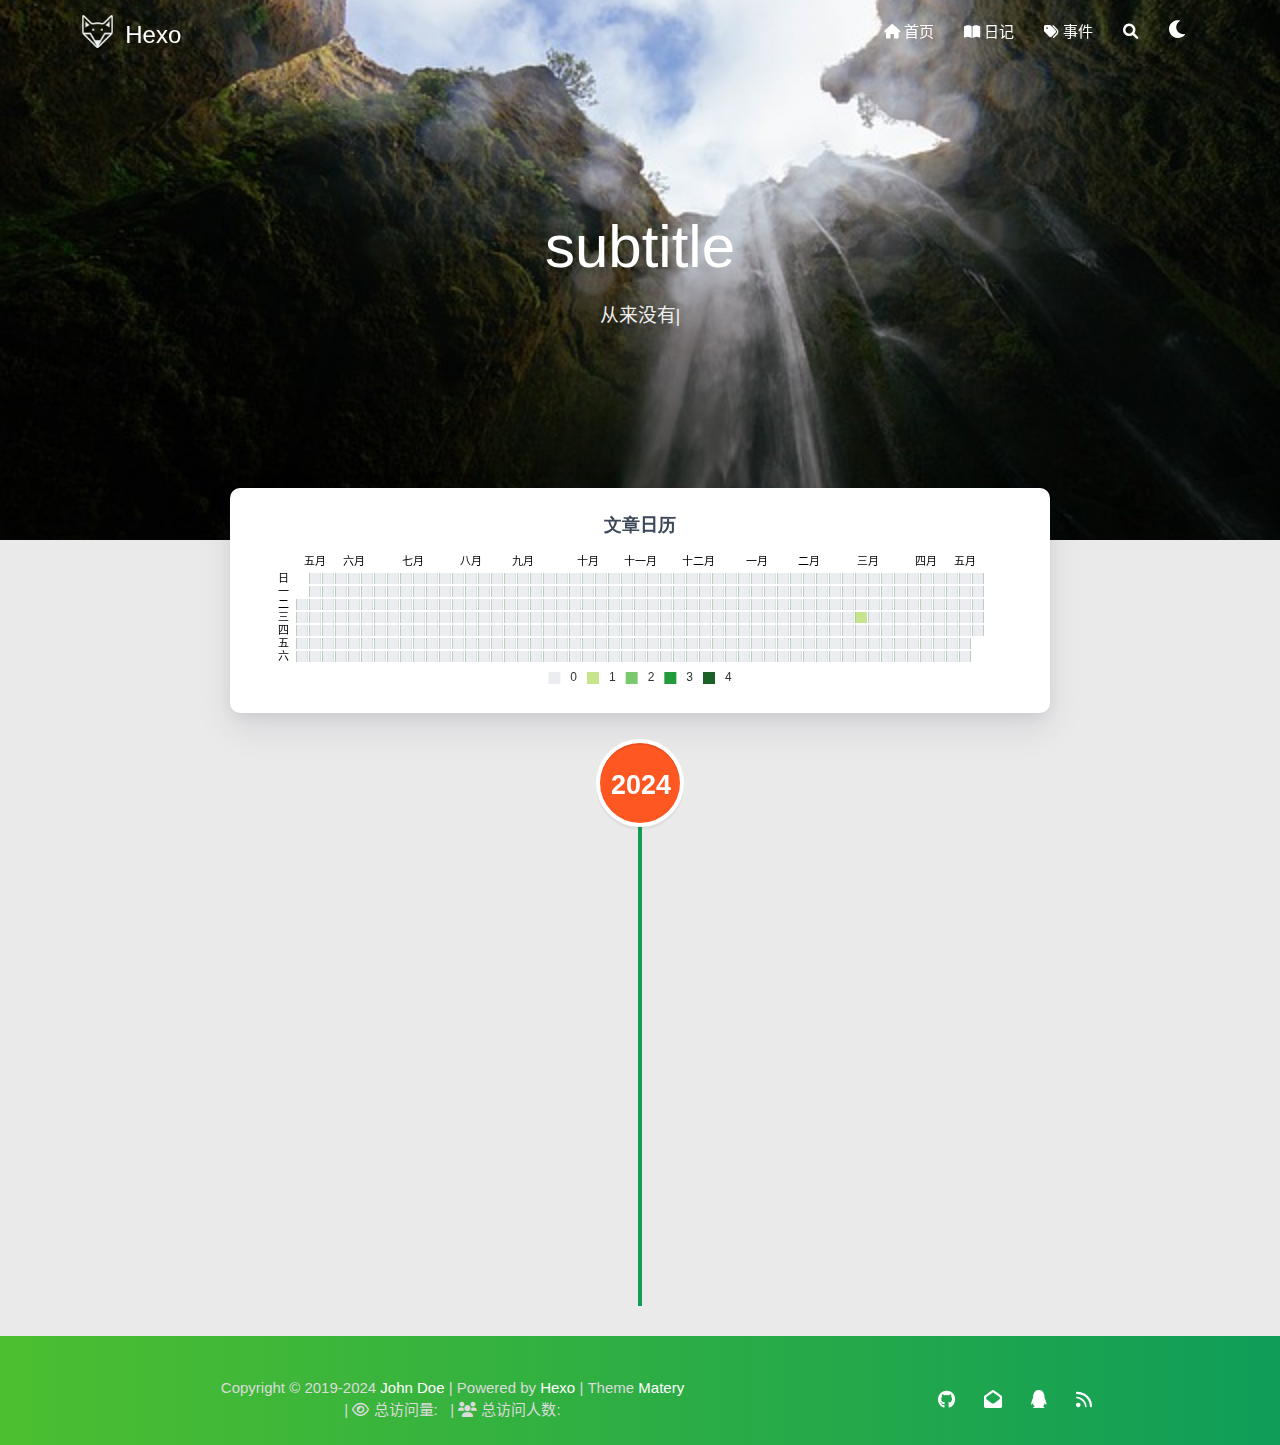
==== commit 7336971f: "Site updated: 2024-05-16 22:05:11" ====
--- a/archives/index.html
+++ b/archives/index.html
@@ -1,340 +1,793 @@
-<!DOCTYPE html>
-<html lang="en">
+<!DOCTYPE HTML>
+<html lang="zh-CN">
+
+
 <head>
-  <meta charset="UTF-8">
-<meta name="viewport" content="width=device-width, initial-scale=1, maximum-scale=2">
-<meta name="theme-color" content="#222">
-<meta name="generator" content="Hexo 7.1.1">
-  <link rel="apple-touch-icon" sizes="180x180" href="/images/apple-touch-icon-next.png">
-  <link rel="icon" type="image/png" sizes="32x32" href="/images/favicon-32x32-next.png">
-  <link rel="icon" type="image/png" sizes="16x16" href="/images/favicon-16x16-next.png">
-  <link rel="mask-icon" href="/images/logo.svg" color="#222">
-
-<link rel="stylesheet" href="/css/main.css">
-
-
-<link rel="stylesheet" href="/lib/font-awesome/css/all.min.css">
-
-<script id="hexo-configurations">
-    var NexT = window.NexT || {};
-    var CONFIG = {"hostname":"example.com","root":"/","scheme":"Muse","version":"7.8.0","exturl":false,"sidebar":{"position":"left","display":"post","padding":18,"offset":12,"onmobile":false},"copycode":{"enable":false,"show_result":false,"style":null},"back2top":{"enable":true,"sidebar":false,"scrollpercent":false},"bookmark":{"enable":false,"color":"#222","save":"auto"},"fancybox":false,"mediumzoom":false,"lazyload":false,"pangu":false,"comments":{"style":"tabs","active":null,"storage":true,"lazyload":false,"nav":null},"algolia":{"hits":{"per_page":10},"labels":{"input_placeholder":"Search for Posts","hits_empty":"We didn't find any results for the search: ${query}","hits_stats":"${hits} results found in ${time} ms"}},"localsearch":{"enable":false,"trigger":"auto","top_n_per_article":1,"unescape":false,"preload":false},"motion":{"enable":true,"async":false,"transition":{"post_block":"fadeIn","post_header":"slideDownIn","post_body":"slideDownIn","coll_header":"slideLeftIn","sidebar":"slideUpIn"}}};
-  </script>
-
-  <meta property="og:type" content="website">
-<meta property="og:title" content="Hexo">
-<meta property="og:url" content="http://example.com/archives/index.html">
-<meta property="og:site_name" content="Hexo">
-<meta property="og:locale" content="en_US">
-<meta property="article:author" content="John Doe">
-<meta name="twitter:card" content="summary">
-
-<link rel="canonical" href="http://example.com/archives/">
-
-
-<script id="page-configurations">
-  // https://hexo.io/docs/variables.html
-  CONFIG.page = {
-    sidebar: "",
-    isHome : false,
-    isPost : false,
-    lang   : 'en'
-  };
+    <meta charset="utf-8">
+    <meta name="keywords" content="归档, Hexo">
+    <meta name="description" content="Hexo">
+    <meta http-equiv="X-UA-Compatible" content="IE=edge">
+    <meta name="viewport" content="width=device-width, initial-scale=1.0, user-scalable=no">
+    <meta name="renderer" content="webkit|ie-stand|ie-comp">
+    <meta name="mobile-web-app-capable" content="yes">
+    <meta name="format-detection" content="telephone=no">
+    <meta name="apple-mobile-web-app-capable" content="yes">
+    <meta name="apple-mobile-web-app-status-bar-style" content="black-translucent">
+    <meta name="referrer" content="no-referrer-when-downgrade">
+    <!-- Global site tag (gtag.js) - Google Analytics -->
+
+
+    <title>归档 | Hexo</title>
+    <link rel="icon" type="image/png" href="/favicon.png">
+    
+
+
+    <!-- bg-cover style     -->
+
+
+
+<link rel="stylesheet" type="text/css" href="/libs/awesome/css/all.min.css">
+<link rel="stylesheet" type="text/css" href="/libs/materialize/materialize.min.css">
+<link rel="stylesheet" type="text/css" href="/libs/aos/aos.css">
+<link rel="stylesheet" type="text/css" href="/libs/animate/animate.min.css">
+<link rel="stylesheet" type="text/css" href="/libs/lightGallery/css/lightgallery.min.css">
+<link rel="stylesheet" type="text/css" href="/css/matery.css">
+<link rel="stylesheet" type="text/css" href="/css/my.css">
+<link rel="stylesheet" type="text/css" href="/css/dark.css" media="none" onload="if(media!='all')media='all'">
+
+
+
+
+    <link rel="stylesheet" href="/libs/tocbot/tocbot.css">
+    <link rel="stylesheet" href="/css/post.css">
+
+
+
+
+    
+        <link rel="stylesheet" type="text/css" href="/css/reward.css">
+    
+
+
+
+    <script src="/libs/jquery/jquery-3.6.0.min.js"></script>
+
+<meta name="generator" content="Hexo 7.1.1"></head>
+
+
+<body>
+    <header class="navbar-fixed">
+    <nav id="headNav" class="bg-color nav-transparent">
+        <div id="navContainer" class="nav-wrapper container">
+            <div class="brand-logo">
+                <a href="/" class="waves-effect waves-light">
+                    
+                    <img src="/medias/logo.png" class="logo-img" alt="LOGO">
+                    
+                    <span class="logo-span">Hexo</span>
+                </a>
+            </div>
+            
+
+<a href="#" data-target="mobile-nav" class="sidenav-trigger button-collapse"><i class="fas fa-bars"></i></a>
+<ul class="right nav-menu">
+  
+  <li class="hide-on-med-and-down nav-item">
+    
+    <a href="/" class="waves-effect waves-light">
+      
+      <i class="fas fa-home" style="zoom: 0.6;"></i>
+      
+      <span>首页</span>
+    </a>
+    
+  </li>
+  
+  <li class="hide-on-med-and-down nav-item">
+    
+    <a href="/diary" class="waves-effect waves-light">
+      
+      <i class="fas fa-book-open" style="zoom: 0.6;"></i>
+      
+      <span>日记</span>
+    </a>
+    
+  </li>
+  
+  <li class="hide-on-med-and-down nav-item">
+    
+    <a href="/event" class="waves-effect waves-light">
+      
+      <i class="fas fa-tags" style="zoom: 0.6;"></i>
+      
+      <span>事件</span>
+    </a>
+    
+  </li>
+  
+  <li>
+    <a href="#searchModal" class="modal-trigger waves-effect waves-light">
+      <i id="searchIcon" class="fas fa-search" title="搜索" style="zoom: 0.85;"></i>
+    </a>
+  </li>
+  <li>
+    <a href="javascript:;" class="waves-effect waves-light" onclick="switchNightMode()" title="深色/浅色模式" >
+      <i id="sum-moon-icon" class="fas fa-sun" style="zoom: 0.85;"></i>
+    </a>
+  </li>
+</ul>
+
+
+<div id="mobile-nav" class="side-nav sidenav">
+
+    <div class="mobile-head bg-color">
+        
+        <img src="/medias/logo.png" class="logo-img circle responsive-img">
+        
+        <div class="logo-name">Hexo</div>
+        <div class="logo-desc">
+            
+            Never really desperate, only the lost of the soul.
+            
+        </div>
+    </div>
+
+    <ul class="menu-list mobile-menu-list">
+        
+        <li class="m-nav-item">
+	  
+		<a href="/" class="waves-effect waves-light">
+			
+			    <i class="fa-fw fas fa-home"></i>
+			
+			首页
+		</a>
+          
+        </li>
+        
+        <li class="m-nav-item">
+	  
+		<a href="/diary" class="waves-effect waves-light">
+			
+			    <i class="fa-fw fas fa-book-open"></i>
+			
+			日记
+		</a>
+          
+        </li>
+        
+        <li class="m-nav-item">
+	  
+		<a href="/event" class="waves-effect waves-light">
+			
+			    <i class="fa-fw fas fa-tags"></i>
+			
+			事件
+		</a>
+          
+        </li>
+        
+        
+        <li><div class="divider"></div></li>
+        <li>
+            <a href="https://github.com/blinkfox/hexo-theme-matery" class="waves-effect waves-light" target="_blank">
+                <i class="fab fa-github-square fa-fw"></i>Fork Me
+            </a>
+        </li>
+        
+    </ul>
+</div>
+
+
+        </div>
+
+        
+            <style>
+    .nav-transparent .github-corner {
+        display: none !important;
+    }
+
+    .github-corner {
+        position: absolute;
+        z-index: 10;
+        top: 0;
+        right: 0;
+        border: 0;
+        transform: scale(1.1);
+    }
+
+    .github-corner svg {
+        color: #0f9d58;
+        fill: #fff;
+        height: 64px;
+        width: 64px;
+    }
+
+    .github-corner:hover .octo-arm {
+        animation: a 0.56s ease-in-out;
+    }
+
+    .github-corner .octo-arm {
+        animation: none;
+    }
+
+    @keyframes a {
+        0%,
+        to {
+            transform: rotate(0);
+        }
+        20%,
+        60% {
+            transform: rotate(-25deg);
+        }
+        40%,
+        80% {
+            transform: rotate(10deg);
+        }
+    }
+</style>
+
+<a href="https://github.com/blinkfox/hexo-theme-matery" class="github-corner tooltipped hide-on-med-and-down" target="_blank"
+   data-tooltip="Fork Me" data-position="left" data-delay="50">
+    <svg viewBox="0 0 250 250" aria-hidden="true">
+        <path d="M0,0 L115,115 L130,115 L142,142 L250,250 L250,0 Z"></path>
+        <path d="M128.3,109.0 C113.8,99.7 119.0,89.6 119.0,89.6 C122.0,82.7 120.5,78.6 120.5,78.6 C119.2,72.0 123.4,76.3 123.4,76.3 C127.3,80.9 125.5,87.3 125.5,87.3 C122.9,97.6 130.6,101.9 134.4,103.2"
+              fill="currentColor" style="transform-origin: 130px 106px;" class="octo-arm"></path>
+        <path d="M115.0,115.0 C114.9,115.1 118.7,116.5 119.8,115.4 L133.7,101.6 C136.9,99.2 139.9,98.4 142.2,98.6 C133.8,88.0 127.5,74.4 143.8,58.0 C148.5,53.4 154.0,51.2 159.7,51.0 C160.3,49.4 163.2,43.6 171.4,40.1 C171.4,40.1 176.1,42.5 178.8,56.2 C183.1,58.6 187.2,61.8 190.9,65.4 C194.5,69.0 197.7,73.2 200.1,77.6 C213.8,80.2 216.3,84.9 216.3,84.9 C212.7,93.1 206.9,96.0 205.4,96.6 C205.1,102.4 203.0,107.8 198.3,112.5 C181.9,128.9 168.3,122.5 157.7,114.1 C157.9,116.9 156.7,120.9 152.7,124.9 L141.0,136.5 C139.8,137.7 141.6,141.9 141.8,141.8 Z"
+              fill="currentColor" class="octo-body"></path>
+    </svg>
+</a>
+        
+    </nav>
+
+</header>
+
+    <div class="bg-cover pd-header about-cover">
+    <div class="container">
+    <div class="row">
+    <div class="col s10 offset-s1 m8 offset-m2 l8 offset-l2">
+        <div class="brand">
+            <div class="title center-align">
+                
+                    subtitle
+                
+            </div>
+
+            <div class="description center-align">
+                
+                <span id="subtitle"></span>
+                <script src="/libs/typed/typed.js"></script>
+                <script>
+                    var typed = new Typed("#subtitle", {
+                        strings: [ 
+                            
+                                "从来没有真正的绝境, 只有心灵的迷途",
+                            
+                                "Never really desperate, only the lost of the soul",
+                            
+                        ],
+                        startDelay: 300,
+                        typeSpeed: 100,
+                        loop: true,
+                        backSpeed: 50,
+                        showCursor: true
+                    });
+                </script>
+                
+            </div>
+        </div>
+    </div>
+</div>
+
+
+<script>
+    // 每天切换 banner 图.  Switch banner image every day.
+    var bannerUrl = "/medias/banner/" + new Date().getDay() + '.jpg';
+    $('.bg-cover').css('background-image', 'url(' + bannerUrl + ')');
 </script>
-
-  <title>Archive | Hexo</title>
-  
-
-
-
-
-
-
-  <noscript>
-  <style>
-  .use-motion .brand,
-  .use-motion .menu-item,
-  .sidebar-inner,
-  .use-motion .post-block,
-  .use-motion .pagination,
-  .use-motion .comments,
-  .use-motion .post-header,
-  .use-motion .post-body,
-  .use-motion .collection-header { opacity: initial; }
-
-  .use-motion .site-title,
-  .use-motion .site-subtitle {
-    opacity: initial;
-    top: initial;
-  }
-
-  .use-motion .logo-line-before i { left: initial; }
-  .use-motion .logo-line-after i { right: initial; }
-  </style>
-</noscript>
-
-</head>
-
-<body itemscope itemtype="http://schema.org/WebPage">
-  <div class="container use-motion">
-    <div class="headband"></div>
-
-    <header class="header" itemscope itemtype="http://schema.org/WPHeader">
-      <div class="header-inner"><div class="site-brand-container">
-  <div class="site-nav-toggle">
-    <div class="toggle" aria-label="Toggle navigation bar">
-      <span class="toggle-line toggle-line-first"></span>
-      <span class="toggle-line toggle-line-middle"></span>
-      <span class="toggle-line toggle-line-last"></span>
+<script>
+    
+      var bannerUrl = "/medias/featureimages/" + Math.floor(Math.random() * 24) + '.jpg';
+    
+    $('.bg-cover.about-cover').css('background-image', 'url(' + bannerUrl + ')');
+
+</script>
+
+
     </div>
-  </div>
-
-  <div class="site-meta">
-
-    <a href="/" class="brand" rel="start">
-      <span class="logo-line-before"><i></i></span>
-      <h1 class="site-title">Hexo</h1>
-      <span class="logo-line-after"><i></i></span>
-    </a>
-  </div>
-
-  <div class="site-nav-right">
-    <div class="toggle popup-trigger">
+</div>
+
+<main class="content">
+
+    
+    <div class="container archive-calendar">
+    <div class="card">
+        <div id="post-calendar" class="card-content"></div>
     </div>
-  </div>
-</div>
-
-
-
-
-<nav class="site-nav">
-  <ul id="menu" class="main-menu menu">
-        <li class="menu-item menu-item-home">
-
-    <a href="/" rel="section"><i class="fa fa-home fa-fw"></i>Home</a>
-
-  </li>
-        <li class="menu-item menu-item-archives">
-
-    <a href="/archives/" rel="section"><i class="fa fa-archive fa-fw"></i>Archives</a>
-
-  </li>
-  </ul>
-</nav>
-
-
-
-
-</div>
-    </header>
-
-    
-  <div class="back-to-top">
-    <i class="fa fa-arrow-up"></i>
-    <span>0%</span>
-  </div>
-
-
-    <main class="main">
-      <div class="main-inner">
-        <div class="content-wrap">
-          
-
-          <div class="content archive">
-            
-
-  
-  
-  
-  <div class="post-block">
-    <div class="posts-collapse">
-      <div class="collection-title">
-        <span class="collection-header">Um..! 1 post. Keep on posting.</span>
-      </div>
-
-      
-    <div class="collection-year">
-      <span class="collection-header">2024</span>
+</div>
+
+<script type="text/javascript" src="/libs/echarts/echarts.min.js"></script>
+<script type="text/javascript">
+    let myChart = echarts.init(document.getElementById('post-calendar'));
+
+    
+
+    let option = {
+        title: {
+            top: 0,
+            text: '文章日历',
+            left: 'center',
+            textStyle: {
+                color: '#3C4858'
+            }
+        },
+        tooltip: {
+            padding: 10,
+            backgroundColor: '#555',
+            borderColor: '#777',
+            borderWidth: 1,
+            formatter: function (obj) {
+                var value = obj.value;
+                return '<div style="font-size: 14px;">' + value[0] + '：' + value[1] + '</div>';
+            }
+        },
+        visualMap: {
+            show: true,
+            showLabel: true,
+            categories: [0, 1, 2, 3, 4],
+            calculable: true,
+            inRange: {
+                symbol: 'rect',
+                color: ['#ebedf0', '#c6e48b', '#7bc96f', '#239a3b', '#196127']
+            },
+            itemWidth: 12,
+            itemHeight: 12,
+            orient: 'horizontal',
+            left: 'center',
+            bottom: 0
+        },
+        calendar: [{
+            left: 'center',
+            range: ["2023-05-16", "2024-05-16"],
+            cellSize: [13, 13],
+            splitLine: {
+                show: false
+            },
+            itemStyle: {
+                color: '#196127',
+                borderColor: '#fff',
+                borderWidth: 2
+            },
+            yearLabel: {
+                show: false
+            },
+            monthLabel: {
+                nameMap: 'cn',
+                fontSize: 11
+            },
+            dayLabel: {
+                formatter: '{start}  1st',
+                nameMap: 'cn',
+                fontSize: 11
+            }
+        }],
+        series: [{
+            type: 'heatmap',
+            coordinateSystem: 'calendar',
+            calendarIndex: 0,
+            data: [["2023-05-16", 0], ["2023-05-17", 0], ["2023-05-18", 0], ["2023-05-19", 0], ["2023-05-20", 0], ["2023-05-21", 0], ["2023-05-22", 0], ["2023-05-23", 0], ["2023-05-24", 0], ["2023-05-25", 0], ["2023-05-26", 0], ["2023-05-27", 0], ["2023-05-28", 0], ["2023-05-29", 0], ["2023-05-30", 0], ["2023-05-31", 0], ["2023-06-01", 0], ["2023-06-02", 0], ["2023-06-03", 0], ["2023-06-04", 0], ["2023-06-05", 0], ["2023-06-06", 0], ["2023-06-07", 0], ["2023-06-08", 0], ["2023-06-09", 0], ["2023-06-10", 0], ["2023-06-11", 0], ["2023-06-12", 0], ["2023-06-13", 0], ["2023-06-14", 0], ["2023-06-15", 0], ["2023-06-16", 0], ["2023-06-17", 0], ["2023-06-18", 0], ["2023-06-19", 0], ["2023-06-20", 0], ["2023-06-21", 0], ["2023-06-22", 0], ["2023-06-23", 0], ["2023-06-24", 0], ["2023-06-25", 0], ["2023-06-26", 0], ["2023-06-27", 0], ["2023-06-28", 0], ["2023-06-29", 0], ["2023-06-30", 0], ["2023-07-01", 0], ["2023-07-02", 0], ["2023-07-03", 0], ["2023-07-04", 0], ["2023-07-05", 0], ["2023-07-06", 0], ["2023-07-07", 0], ["2023-07-08", 0], ["2023-07-09", 0], ["2023-07-10", 0], ["2023-07-11", 0], ["2023-07-12", 0], ["2023-07-13", 0], ["2023-07-14", 0], ["2023-07-15", 0], ["2023-07-16", 0], ["2023-07-17", 0], ["2023-07-18", 0], ["2023-07-19", 0], ["2023-07-20", 0], ["2023-07-21", 0], ["2023-07-22", 0], ["2023-07-23", 0], ["2023-07-24", 0], ["2023-07-25", 0], ["2023-07-26", 0], ["2023-07-27", 0], ["2023-07-28", 0], ["2023-07-29", 0], ["2023-07-30", 0], ["2023-07-31", 0], ["2023-08-01", 0], ["2023-08-02", 0], ["2023-08-03", 0], ["2023-08-04", 0], ["2023-08-05", 0], ["2023-08-06", 0], ["2023-08-07", 0], ["2023-08-08", 0], ["2023-08-09", 0], ["2023-08-10", 0], ["2023-08-11", 0], ["2023-08-12", 0], ["2023-08-13", 0], ["2023-08-14", 0], ["2023-08-15", 0], ["2023-08-16", 0], ["2023-08-17", 0], ["2023-08-18", 0], ["2023-08-19", 0], ["2023-08-20", 0], ["2023-08-21", 0], ["2023-08-22", 0], ["2023-08-23", 0], ["2023-08-24", 0], ["2023-08-25", 0], ["2023-08-26", 0], ["2023-08-27", 0], ["2023-08-28", 0], ["2023-08-29", 0], ["2023-08-30", 0], ["2023-08-31", 0], ["2023-09-01", 0], ["2023-09-02", 0], ["2023-09-03", 0], ["2023-09-04", 0], ["2023-09-05", 0], ["2023-09-06", 0], ["2023-09-07", 0], ["2023-09-08", 0], ["2023-09-09", 0], ["2023-09-10", 0], ["2023-09-11", 0], ["2023-09-12", 0], ["2023-09-13", 0], ["2023-09-14", 0], ["2023-09-15", 0], ["2023-09-16", 0], ["2023-09-17", 0], ["2023-09-18", 0], ["2023-09-19", 0], ["2023-09-20", 0], ["2023-09-21", 0], ["2023-09-22", 0], ["2023-09-23", 0], ["2023-09-24", 0], ["2023-09-25", 0], ["2023-09-26", 0], ["2023-09-27", 0], ["2023-09-28", 0], ["2023-09-29", 0], ["2023-09-30", 0], ["2023-10-01", 0], ["2023-10-02", 0], ["2023-10-03", 0], ["2023-10-04", 0], ["2023-10-05", 0], ["2023-10-06", 0], ["2023-10-07", 0], ["2023-10-08", 0], ["2023-10-09", 0], ["2023-10-10", 0], ["2023-10-11", 0], ["2023-10-12", 0], ["2023-10-13", 0], ["2023-10-14", 0], ["2023-10-15", 0], ["2023-10-16", 0], ["2023-10-17", 0], ["2023-10-18", 0], ["2023-10-19", 0], ["2023-10-20", 0], ["2023-10-21", 0], ["2023-10-22", 0], ["2023-10-23", 0], ["2023-10-24", 0], ["2023-10-25", 0], ["2023-10-26", 0], ["2023-10-27", 0], ["2023-10-28", 0], ["2023-10-29", 0], ["2023-10-30", 0], ["2023-10-31", 0], ["2023-11-01", 0], ["2023-11-02", 0], ["2023-11-03", 0], ["2023-11-04", 0], ["2023-11-05", 0], ["2023-11-06", 0], ["2023-11-07", 0], ["2023-11-08", 0], ["2023-11-09", 0], ["2023-11-10", 0], ["2023-11-11", 0], ["2023-11-12", 0], ["2023-11-13", 0], ["2023-11-14", 0], ["2023-11-15", 0], ["2023-11-16", 0], ["2023-11-17", 0], ["2023-11-18", 0], ["2023-11-19", 0], ["2023-11-20", 0], ["2023-11-21", 0], ["2023-11-22", 0], ["2023-11-23", 0], ["2023-11-24", 0], ["2023-11-25", 0], ["2023-11-26", 0], ["2023-11-27", 0], ["2023-11-28", 0], ["2023-11-29", 0], ["2023-11-30", 0], ["2023-12-01", 0], ["2023-12-02", 0], ["2023-12-03", 0], ["2023-12-04", 0], ["2023-12-05", 0], ["2023-12-06", 0], ["2023-12-07", 0], ["2023-12-08", 0], ["2023-12-09", 0], ["2023-12-10", 0], ["2023-12-11", 0], ["2023-12-12", 0], ["2023-12-13", 0], ["2023-12-14", 0], ["2023-12-15", 0], ["2023-12-16", 0], ["2023-12-17", 0], ["2023-12-18", 0], ["2023-12-19", 0], ["2023-12-20", 0], ["2023-12-21", 0], ["2023-12-22", 0], ["2023-12-23", 0], ["2023-12-24", 0], ["2023-12-25", 0], ["2023-12-26", 0], ["2023-12-27", 0], ["2023-12-28", 0], ["2023-12-29", 0], ["2023-12-30", 0], ["2023-12-31", 0], ["2024-01-01", 0], ["2024-01-02", 0], ["2024-01-03", 0], ["2024-01-04", 0], ["2024-01-05", 0], ["2024-01-06", 0], ["2024-01-07", 0], ["2024-01-08", 0], ["2024-01-09", 0], ["2024-01-10", 0], ["2024-01-11", 0], ["2024-01-12", 0], ["2024-01-13", 0], ["2024-01-14", 0], ["2024-01-15", 0], ["2024-01-16", 0], ["2024-01-17", 0], ["2024-01-18", 0], ["2024-01-19", 0], ["2024-01-20", 0], ["2024-01-21", 0], ["2024-01-22", 0], ["2024-01-23", 0], ["2024-01-24", 0], ["2024-01-25", 0], ["2024-01-26", 0], ["2024-01-27", 0], ["2024-01-28", 0], ["2024-01-29", 0], ["2024-01-30", 0], ["2024-01-31", 0], ["2024-02-01", 0], ["2024-02-02", 0], ["2024-02-03", 0], ["2024-02-04", 0], ["2024-02-05", 0], ["2024-02-06", 0], ["2024-02-07", 0], ["2024-02-08", 0], ["2024-02-09", 0], ["2024-02-10", 0], ["2024-02-11", 0], ["2024-02-12", 0], ["2024-02-13", 0], ["2024-02-14", 0], ["2024-02-15", 0], ["2024-02-16", 0], ["2024-02-17", 0], ["2024-02-18", 0], ["2024-02-19", 0], ["2024-02-20", 0], ["2024-02-21", 0], ["2024-02-22", 0], ["2024-02-23", 0], ["2024-02-24", 0], ["2024-02-25", 0], ["2024-02-26", 0], ["2024-02-27", 0], ["2024-02-28", 0], ["2024-02-29", 0], ["2024-03-01", 0], ["2024-03-02", 0], ["2024-03-03", 0], ["2024-03-04", 0], ["2024-03-05", 0], ["2024-03-06", 0], ["2024-03-07", 0], ["2024-03-08", 0], ["2024-03-09", 0], ["2024-03-10", 0], ["2024-03-11", 0], ["2024-03-12", 0], ["2024-03-13", 1], ["2024-03-14", 0], ["2024-03-15", 0], ["2024-03-16", 0], ["2024-03-17", 0], ["2024-03-18", 0], ["2024-03-19", 0], ["2024-03-20", 0], ["2024-03-21", 0], ["2024-03-22", 0], ["2024-03-23", 0], ["2024-03-24", 0], ["2024-03-25", 0], ["2024-03-26", 0], ["2024-03-27", 0], ["2024-03-28", 0], ["2024-03-29", 0], ["2024-03-30", 0], ["2024-03-31", 0], ["2024-04-01", 0], ["2024-04-02", 0], ["2024-04-03", 0], ["2024-04-04", 0], ["2024-04-05", 0], ["2024-04-06", 0], ["2024-04-07", 0], ["2024-04-08", 0], ["2024-04-09", 0], ["2024-04-10", 0], ["2024-04-11", 0], ["2024-04-12", 0], ["2024-04-13", 0], ["2024-04-14", 0], ["2024-04-15", 0], ["2024-04-16", 0], ["2024-04-17", 0], ["2024-04-18", 0], ["2024-04-19", 0], ["2024-04-20", 0], ["2024-04-21", 0], ["2024-04-22", 0], ["2024-04-23", 0], ["2024-04-24", 0], ["2024-04-25", 0], ["2024-04-26", 0], ["2024-04-27", 0], ["2024-04-28", 0], ["2024-04-29", 0], ["2024-04-30", 0], ["2024-05-01", 0], ["2024-05-02", 0], ["2024-05-03", 0], ["2024-05-04", 0], ["2024-05-05", 0], ["2024-05-06", 0], ["2024-05-07", 0], ["2024-05-08", 0], ["2024-05-09", 0], ["2024-05-10", 0], ["2024-05-11", 0], ["2024-05-12", 0], ["2024-05-13", 0], ["2024-05-14", 0], ["2024-05-15", 0], ["2024-05-16", 0]]
+        }]
+
+    };
+
+    myChart.setOption(option);
+</script>
+
+    
+
+    
+
+    <div id="cd-timeline" class="container">
+        
+        <div class="cd-timeline-block">
+
+            
+            
+            
+            <div class="cd-timeline-img year" data-aos="zoom-in-up">
+                <a href="/archives/2024">2024</a>
+            </div>
+            
+
+            
+            
+            
+            <div class="cd-timeline-img month" data-aos="zoom-in-up">
+                <a href="/archives/2024/03">03</a>
+            </div>
+            
+
+            
+            <div class="cd-timeline-img day" data-aos="zoom-in-up">
+                <span>13</span>
+            </div>
+            <article class="cd-timeline-content" data-aos="fade-up">
+                <div class="article col s12 m6">
+                    <div class="card">
+                        <a href="/2024/03/13/hello-world/">
+                            <div class="card-image">
+                                
+                                
+                                <img src="/medias/featureimages/12.jpg" class="responsive-img" alt="Hello World">
+                                
+                                <span class="card-title">Hello World</span>
+                            </div>
+                        </a>
+                        <div class="card-content article-content">
+                            <div class="summary block-with-text">
+                                
+                                    Welcome to Hexo! This is your very first post. Check documentation for more info. If you get any problems when using Hex
+                                
+                            </div>
+                            <div class="publish-info">
+                                <span class="publish-date">
+                                    <i class="far fa-clock fa-fw icon-date"></i>2024-03-13
+                                </span>
+                                <span class="publish-author">
+                                    
+                                    <i class="fas fa-user fa-fw"></i>
+                                    John Doe
+                                    
+                                </span>
+                            </div>
+                        </div>
+
+                        
+                    </div>
+                </div>
+            </article>
+        </div>
+        
     </div>
 
-  <article itemscope itemtype="http://schema.org/Article">
-    <header class="post-header">
-
-      <div class="post-meta">
-        <time itemprop="dateCreated"
-              datetime="2024-03-13T18:21:40+08:00"
-              content="2024-03-13">
-          03-13
-        </time>
-      </div>
-
-      <div class="post-title">
-          <a class="post-title-link" href="/2024/03/13/hello-world/" itemprop="url">
-            <span itemprop="name">Hello World</span>
-          </a>
-      </div>
-
-    </header>
-  </article>
-
-
+</main>
+
+
+
+
+    <footer class="page-footer bg-color">
+    
+        <link rel="stylesheet" href="/libs/aplayer/APlayer.min.css">
+<style>
+    .aplayer .aplayer-lrc p {
+        
+        display: none;
+        
+        font-size: 12px;
+        font-weight: 700;
+        line-height: 16px !important;
+    }
+
+    .aplayer .aplayer-lrc p.aplayer-lrc-current {
+        
+        display: none;
+        
+        font-size: 15px;
+        color: #42b983;
+    }
+
+    
+    .aplayer.aplayer-fixed.aplayer-narrow .aplayer-body {
+        left: -66px !important;
+    }
+
+    .aplayer.aplayer-fixed.aplayer-narrow .aplayer-body:hover {
+        left: 0px !important;
+    }
+
+    
+</style>
+<div class="">
+    
+    <div class="row">
+        <meting-js class="col l8 offset-l2 m10 offset-m1 s12"
+                   server="netease"
+                   type="playlist"
+                   id="503838841"
+                   fixed='true'
+                   autoplay='false'
+                   theme='#42b983'
+                   loop='all'
+                   order='random'
+                   preload='auto'
+                   volume='0.7'
+                   list-folded='true'
+        >
+        </meting-js>
     </div>
-  </div>
-  
-  
-  
-
-  
-
-
-
-          </div>
-          
+</div>
+
+<script src="/libs/aplayer/APlayer.min.js"></script>
+<script src="/libs/aplayer/Meting.min.js"></script>
+
+    
+
+    <div class="container row center-align"
+         style="margin-bottom: 0px !important;">
+        <div class="col s12 m8 l8 copy-right">
+            Copyright&nbsp;&copy;
+            
+                <span id="year">2019-2024</span>
+            
+            <a href="/about" target="_blank">John Doe</a>
+            |&nbsp;Powered by&nbsp;<a href="https://hexo.io/" target="_blank">Hexo</a>
+            |&nbsp;Theme&nbsp;<a href="https://github.com/blinkfox/hexo-theme-matery" target="_blank">Matery</a>
+            
+            <br>
+            
+            
+            
+                
+            
+            
+                <span id="busuanzi_container_site_pv">
+                &nbsp;|&nbsp;<i class="far fa-eye"></i>&nbsp;总访问量:&nbsp;
+                    <span id="busuanzi_value_site_pv" class="white-color"></span>
+            </span>
+            
+            
+                <span id="busuanzi_container_site_uv">
+                &nbsp;|&nbsp;<i class="fas fa-users"></i>&nbsp;总访问人数:&nbsp;
+                    <span id="busuanzi_value_site_uv" class="white-color"></span>
+            </span>
+            
+            <br>
+
+            <!-- 运行天数提醒. -->
+            
+            <br>
+            
+        </div>
+        <div class="col s12 m4 l4 social-link social-statis">
+    <a href="https://github.com/blinkfox" class="tooltipped" target="_blank" data-tooltip="访问我的GitHub" data-position="top" data-delay="50">
+        <i class="fab fa-github"></i>
+    </a>
+
+
+
+    <a href="mailto:1181062873@qq.com" class="tooltipped" target="_blank" data-tooltip="邮件联系我" data-position="top" data-delay="50">
+        <i class="fas fa-envelope-open"></i>
+    </a>
+
+
+
+
+
+
+
+    <a href="tencent://AddContact/?fromId=50&fromSubId=1&subcmd=all&uin=1181062873" class="tooltipped" target="_blank" data-tooltip="QQ联系我: 1181062873" data-position="top" data-delay="50">
+        <i class="fab fa-qq"></i>
+    </a>
+
+
+
+
+
+
+
+    <a href="/atom.xml" class="tooltipped" target="_blank" data-tooltip="RSS 订阅" data-position="top" data-delay="50">
+        <i class="fas fa-rss"></i>
+    </a>
+
+</div>
+    </div>
+</footer>
+
+<div class="progress-bar"></div>
+
+
+    <!-- 搜索遮罩框 -->
+<div id="searchModal" class="modal">
+    <div class="modal-content">
+        <div class="search-header">
+            <span class="title"><i class="fas fa-search"></i>&nbsp;&nbsp;搜索</span>
+            <input type="search" id="searchInput" name="s" placeholder="请输入搜索的关键字"
+                   class="search-input">
+        </div>
+        <div id="searchResult"></div>
+    </div>
+</div>
+
+<script type="text/javascript">
+$(function () {
+    var searchFunc = function (path, search_id, content_id) {
+        'use strict';
+        $.ajax({
+            url: path,
+            dataType: "xml",
+            success: function (xmlResponse) {
+                // get the contents from search data
+                var datas = $("entry", xmlResponse).map(function () {
+                    return {
+                        title: $("title", this).text(),
+                        content: $("content", this).text(),
+                        url: $("url", this).text()
+                    };
+                }).get();
+                var $input = document.getElementById(search_id);
+                var $resultContent = document.getElementById(content_id);
+                $input.addEventListener('input', function () {
+                    var str = '<ul class=\"search-result-list\">';
+                    var keywords = this.value.trim().toLowerCase().split(/[\s\-]+/);
+                    $resultContent.innerHTML = "";
+                    if (this.value.trim().length <= 0) {
+                        return;
+                    }
+                    // perform local searching
+                    datas.forEach(function (data) {
+                        var isMatch = true;
+                        var data_title = data.title.trim().toLowerCase();
+                        var data_content = data.content.trim().replace(/<[^>]+>/g, "").toLowerCase();
+                        var data_url = data.url;
+                        data_url = data_url.indexOf('/') === 0 ? data.url : '/' + data_url;
+                        var index_title = -1;
+                        var index_content = -1;
+                        var first_occur = -1;
+                        // only match artiles with not empty titles and contents
+                        if (data_title !== '' && data_content !== '') {
+                            keywords.forEach(function (keyword, i) {
+                                index_title = data_title.indexOf(keyword);
+                                index_content = data_content.indexOf(keyword);
+                                if (index_title < 0 && index_content < 0) {
+                                    isMatch = false;
+                                } else {
+                                    if (index_content < 0) {
+                                        index_content = 0;
+                                    }
+                                    if (i === 0) {
+                                        first_occur = index_content;
+                                    }
+                                }
+                            });
+                        }
+                        // show search results
+                        if (isMatch) {
+                            str += "<li><a href='" + data_url + "' class='search-result-title'>" + data_title + "</a>";
+                            var content = data.content.trim().replace(/<[^>]+>/g, "");
+                            if (first_occur >= 0) {
+                                // cut out 100 characters
+                                var start = first_occur - 20;
+                                var end = first_occur + 80;
+                                if (start < 0) {
+                                    start = 0;
+                                }
+                                if (start === 0) {
+                                    end = 100;
+                                }
+                                if (end > content.length) {
+                                    end = content.length;
+                                }
+                                var match_content = content.substr(start, end);
+                                // highlight all keywords
+                                keywords.forEach(function (keyword) {
+                                    var regS = new RegExp(keyword, "gi");
+                                    match_content = match_content.replace(regS, "<em class=\"search-keyword\">" + keyword + "</em>");
+                                });
+
+                                str += "<p class=\"search-result\">" + match_content + "...</p>"
+                            }
+                            str += "</li>";
+                        }
+                    });
+                    str += "</ul>";
+                    $resultContent.innerHTML = str;
+                });
+            }
+        });
+    };
+
+    searchFunc('/search.xml', 'searchInput', 'searchResult');
+});
+</script>
+
+    <!-- 白天和黑夜主题 -->
+<div class="stars-con">
+    <div id="stars"></div>
+    <div id="stars2"></div>
+    <div id="stars3"></div>  
+</div>
 
 <script>
-  window.addEventListener('tabs:register', () => {
-    let { activeClass } = CONFIG.comments;
-    if (CONFIG.comments.storage) {
-      activeClass = localStorage.getItem('comments_active') || activeClass;
-    }
-    if (activeClass) {
-      let activeTab = document.querySelector(`a[href="#comment-${activeClass}"]`);
-      if (activeTab) {
-        activeTab.click();
-      }
-    }
-  });
-  if (CONFIG.comments.storage) {
-    window.addEventListener('tabs:click', event => {
-      if (!event.target.matches('.tabs-comment .tab-content .tab-pane')) return;
-      let commentClass = event.target.classList[1];
-      localStorage.setItem('comments_active', commentClass);
-    });
-  }
+    function switchNightMode() {
+        $('<div class="Cuteen_DarkSky"><div class="Cuteen_DarkPlanet"></div></div>').appendTo($('body')),
+        setTimeout(function () {
+            $('body').hasClass('DarkMode') 
+            ? ($('body').removeClass('DarkMode'), localStorage.setItem('isDark', '0'), $('#sum-moon-icon').removeClass("fa-sun").addClass('fa-moon')) 
+            : ($('body').addClass('DarkMode'), localStorage.setItem('isDark', '1'), $('#sum-moon-icon').addClass("fa-sun").removeClass('fa-moon')),
+            
+            setTimeout(function () {
+            $('.Cuteen_DarkSky').fadeOut(1e3, function () {
+                $(this).remove()
+            })
+            }, 2e3)
+        })
+    }
 </script>
 
-        </div>
-          
-  
-  <div class="toggle sidebar-toggle">
-    <span class="toggle-line toggle-line-first"></span>
-    <span class="toggle-line toggle-line-middle"></span>
-    <span class="toggle-line toggle-line-last"></span>
-  </div>
-
-  <aside class="sidebar">
-    <div class="sidebar-inner">
-
-      <ul class="sidebar-nav motion-element">
-        <li class="sidebar-nav-toc">
-          Table of Contents
-        </li>
-        <li class="sidebar-nav-overview">
-          Overview
-        </li>
-      </ul>
-
-      <!--noindex-->
-      <div class="post-toc-wrap sidebar-panel">
-      </div>
-      <!--/noindex-->
-
-      <div class="site-overview-wrap sidebar-panel">
-        <div class="site-author motion-element" itemprop="author" itemscope itemtype="http://schema.org/Person">
-  <p class="site-author-name" itemprop="name">John Doe</p>
-  <div class="site-description" itemprop="description"></div>
-</div>
-<div class="site-state-wrap motion-element">
-  <nav class="site-state">
-      <div class="site-state-item site-state-posts">
-          <a href="/archives/">
-        
-          <span class="site-state-item-count">1</span>
-          <span class="site-state-item-name">posts</span>
-        </a>
-      </div>
-  </nav>
-</div>
-
-
-
-      </div>
-
-    </div>
-  </aside>
-  <div id="sidebar-dimmer"></div>
-
-
-      </div>
-    </main>
-
-    <footer class="footer">
-      <div class="footer-inner">
-        
-
-        
-
-<div class="copyright">
-  
-  &copy; 
-  <span itemprop="copyrightYear">2024</span>
-  <span class="with-love">
-    <i class="fa fa-heart"></i>
-  </span>
-  <span class="author" itemprop="copyrightHolder">John Doe</span>
-</div>
-  <div class="powered-by">Powered by <a href="https://hexo.io/" class="theme-link" rel="noopener" target="_blank">Hexo</a> & <a href="https://muse.theme-next.org/" class="theme-link" rel="noopener" target="_blank">NexT.Muse</a>
-  </div>
-
-        
-
-
-
-
-
-
-
-
-      </div>
-    </footer>
-  </div>
-
-  
-  <script src="/lib/anime.min.js"></script>
-  <script src="/lib/velocity/velocity.min.js"></script>
-  <script src="/lib/velocity/velocity.ui.min.js"></script>
-
-<script src="/js/utils.js"></script>
-
-<script src="/js/motion.js"></script>
-
-
-<script src="/js/schemes/muse.js"></script>
-
-
-<script src="/js/next-boot.js"></script>
-
-
-
-
-  
-
-
-
-
-
-
-
-
-
-
-
-
-
-
-
-  
-
-  
+    <!-- 回到顶部按钮 -->
+<div id="backTop" class="top-scroll">
+    <a class="btn-floating btn-large waves-effect waves-light" href="#!">
+        <i class="fas fa-arrow-up"></i>
+    </a>
+</div>
+
+
+    <script src="/libs/materialize/materialize.min.js"></script>
+    <script src="/libs/masonry/masonry.pkgd.min.js"></script>
+    <script src="/libs/aos/aos.js"></script>
+    <script src="/libs/scrollprogress/scrollProgress.min.js"></script>
+    <script src="/libs/lightGallery/js/lightgallery-all.min.js"></script>
+    <script src="/js/matery.js"></script>
+
+    
+
+    
+    
+    
+
+    <!-- 雪花特效 -->
+    
+
+    <!-- 鼠标星星特效 -->
+    
+
+     
+        <script src="https://ssl.captcha.qq.com/TCaptcha.js"></script>
+        <script src="/libs/others/TencentCaptcha.js"></script>
+        <button id="TencentCaptcha" data-appid="xxxxxxxxxx" data-cbfn="callback" type="button" hidden></button>
+    
+
+    <!-- Baidu Analytics -->
+
+    <!-- Baidu Push -->
+
+<script>
+    (function () {
+        var bp = document.createElement('script');
+        var curProtocol = window.location.protocol.split(':')[0];
+        if (curProtocol === 'https') {
+            bp.src = 'https://zz.bdstatic.com/linksubmit/push.js';
+        } else {
+            bp.src = 'http://push.zhanzhang.baidu.com/push.js';
+        }
+        var s = document.getElementsByTagName("script")[0];
+        s.parentNode.insertBefore(bp, s);
+    })();
+</script>
+
+    
+    <script src="/libs/others/clicklove.js" async="async"></script>
+    
+    
+    <script async src="/libs/others/busuanzi.pure.mini.js"></script>
+    
+
+    
+
+    
+
+    <!--腾讯兔小巢-->
+    
+    
+
+    
+
+    
+
+    
+    <script src="/libs/instantpage/instantpage.js" type="module"></script>
+    
 
 </body>
+
 </html>
--- a/libs/awesome/css/all.min.css
+++ b/libs/awesome/css/all.min.css
@@ -0,0 +1,6 @@
+/*!
+ * Font Awesome Free 6.1.2 by @fontawesome - https://fontawesome.com
+ * License - https://fontawesome.com/license/free (Icons: CC BY 4.0, Fonts: SIL OFL 1.1, Code: MIT License)
+ * Copyright 2022 Fonticons, Inc.
+ */
+.fa{font-family:var(--fa-style-family,"Font Awesome 6 Free");font-weight:var(--fa-style,900)}.fa,.fa-brands,.fa-duotone,.fa-light,.fa-regular,.fa-solid,.fa-thin,.fab,.fad,.fal,.far,.fas,.fat{-moz-osx-font-smoothing:grayscale;-webkit-font-smoothing:antialiased;display:var(--fa-display,inline-block);font-style:normal;font-variant:normal;line-height:1;text-rendering:auto}.fa-1x{font-size:1em}.fa-2x{font-size:2em}.fa-3x{font-size:3em}.fa-4x{font-size:4em}.fa-5x{font-size:5em}.fa-6x{font-size:6em}.fa-7x{font-size:7em}.fa-8x{font-size:8em}.fa-9x{font-size:9em}.fa-10x{font-size:10em}.fa-2xs{font-size:.625em;line-height:.1em;vertical-align:.225em}.fa-xs{font-size:.75em;line-height:.08333em;vertical-align:.125em}.fa-sm{font-size:.875em;line-height:.07143em;vertical-align:.05357em}.fa-lg{font-size:1.25em;line-height:.05em;vertical-align:-.075em}.fa-xl{font-size:1.5em;line-height:.04167em;vertical-align:-.125em}.fa-2xl{font-size:2em;line-height:.03125em;vertical-align:-.1875em}.fa-fw{text-align:center;width:1.25em}.fa-ul{list-style-type:none;margin-left:var(--fa-li-margin,2.5em);padding-left:0}.fa-ul>li{position:relative}.fa-li{left:calc(var(--fa-li-width, 2em)*-1);position:absolute;text-align:center;width:var(--fa-li-width,2em);line-height:inherit}.fa-border{border-radius:var(--fa-border-radius,.1em);border:var(--fa-border-width,.08em) var(--fa-border-style,solid) var(--fa-border-color,#eee);padding:var(--fa-border-padding,.2em .25em .15em)}.fa-pull-left{float:left;margin-right:var(--fa-pull-margin,.3em)}.fa-pull-right{float:right;margin-left:var(--fa-pull-margin,.3em)}.fa-beat{-webkit-animation-name:fa-beat;animation-name:fa-beat;-webkit-animation-delay:var(--fa-animation-delay,0);animation-delay:var(--fa-animation-delay,0);-webkit-animation-direction:var(--fa-animation-direction,normal);animation-direction:var(--fa-animation-direction,normal);-webkit-animation-duration:var(--fa-animation-duration,1s);animation-duration:var(--fa-animation-duration,1s);-webkit-animation-iteration-count:var(--fa-animation-iteration-count,infinite);animation-iteration-count:var(--fa-animation-iteration-count,infinite);-webkit-animation-timing-function:var(--fa-animation-timing,ease-in-out);animation-timing-function:var(--fa-animation-timing,ease-in-out)}.fa-bounce{-webkit-animation-name:fa-bounce;animation-name:fa-bounce;-webkit-animation-delay:var(--fa-animation-delay,0);animation-delay:var(--fa-animation-delay,0);-webkit-animation-direction:var(--fa-animation-direction,normal);animation-direction:var(--fa-animation-direction,normal);-webkit-animation-duration:var(--fa-animation-duration,1s);animation-duration:var(--fa-animation-duration,1s);-webkit-animation-iteration-count:var(--fa-animation-iteration-count,infinite);animation-iteration-count:var(--fa-animation-iteration-count,infinite);-webkit-animation-timing-function:var(--fa-animation-timing,cubic-bezier(.28,.84,.42,1));animation-timing-function:var(--fa-animation-timing,cubic-bezier(.28,.84,.42,1))}.fa-fade{-webkit-animation-name:fa-fade;animation-name:fa-fade;-webkit-animation-iteration-count:var(--fa-animation-iteration-count,infinite);animation-iteration-count:var(--fa-animation-iteration-count,infinite);-webkit-animation-timing-function:var(--fa-animation-timing,cubic-bezier(.4,0,.6,1));animation-timing-function:var(--fa-animation-timing,cubic-bezier(.4,0,.6,1))}.fa-beat-fade,.fa-fade{-webkit-animation-delay:var(--fa-animation-delay,0);animation-delay:var(--fa-animation-delay,0);-webkit-animation-direction:var(--fa-animation-direction,normal);animation-direction:var(--fa-animation-direction,normal);-webkit-animation-duration:var(--fa-animation-duration,1s);animation-duration:var(--fa-animation-duration,1s)}.fa-beat-fade{-webkit-animation-name:fa-beat-fade;animation-name:fa-beat-fade;-webkit-animation-iteration-count:var(--fa-animation-iteration-count,infinite);animation-iteration-count:var(--fa-animation-iteration-count,infinite);-webkit-animation-timing-function:var(--fa-animation-timing,cubic-bezier(.4,0,.6,1));animation-timing-function:var(--fa-animation-timing,cubic-bezier(.4,0,.6,1))}.fa-flip{-webkit-animation-name:fa-flip;animation-name:fa-flip;-webkit-animation-delay:var(--fa-animation-delay,0);animation-delay:var(--fa-animation-delay,0);-webkit-animation-direction:var(--fa-animation-direction,normal);animation-direction:var(--fa-animation-direction,normal);-webkit-animation-duration:var(--fa-animation-duration,1s);animation-duration:var(--fa-animation-duration,1s);-webkit-animation-iteration-count:var(--fa-animation-iteration-count,infinite);animation-iteration-count:var(--fa-animation-iteration-count,infinite);-webkit-animation-timing-function:var(--fa-animation-timing,ease-in-out);animation-timing-function:var(--fa-animation-timing,ease-in-out)}.fa-shake{-webkit-animation-name:fa-shake;animation-name:fa-shake;-webkit-animation-duration:var(--fa-animation-duration,1s);animation-duration:var(--fa-animation-duration,1s);-webkit-animation-iteration-count:var(--fa-animation-iteration-count,infinite);animation-iteration-count:var(--fa-animation-iteration-count,infinite);-webkit-animation-timing-function:var(--fa-animation-timing,linear);animation-timing-function:var(--fa-animation-timing,linear)}.fa-shake,.fa-spin{-webkit-animation-delay:var(--fa-animation-delay,0);animation-delay:var(--fa-animation-delay,0);-webkit-animation-direction:var(--fa-animation-direction,normal);animation-direction:var(--fa-animation-direction,normal)}.fa-spin{-webkit-animation-name:fa-spin;animation-name:fa-spin;-webkit-animation-duration:var(--fa-animation-duration,2s);animation-duration:var(--fa-animation-duration,2s);-webkit-animation-iteration-count:var(--fa-animation-iteration-count,infinite);animation-iteration-count:var(--fa-animation-iteration-count,infinite);-webkit-animation-timing-function:var(--fa-animation-timing,linear);animation-timing-function:var(--fa-animation-timing,linear)}.fa-spin-reverse{--fa-animation-direction:reverse}.fa-pulse,.fa-spin-pulse{-webkit-animation-name:fa-spin;animation-name:fa-spin;-webkit-animation-direction:var(--fa-animation-direction,normal);animation-direction:var(--fa-animation-direction,normal);-webkit-animation-duration:var(--fa-animation-duration,1s);animation-duration:var(--fa-animation-duration,1s);-webkit-animation-iteration-count:var(--fa-animation-iteration-count,infinite);animation-iteration-count:var(--fa-animation-iteration-count,infinite);-webkit-animation-timing-function:var(--fa-animation-timing,steps(8));animation-timing-function:var(--fa-animation-timing,steps(8))}@media (prefers-reduced-motion:reduce){.fa-beat,.fa-beat-fade,.fa-bounce,.fa-fade,.fa-flip,.fa-pulse,.fa-shake,.fa-spin,.fa-spin-pulse{-webkit-animation-delay:-1ms;animation-delay:-1ms;-webkit-animation-duration:1ms;animation-duration:1ms;-webkit-animation-iteration-count:1;animation-iteration-count:1;transition-delay:0s;transition-duration:0s}}@-webkit-keyframes fa-beat{0%,90%{-webkit-transform:scale(1);transform:scale(1)}45%{-webkit-transform:scale(var(--fa-beat-scale,1.25));transform:scale(var(--fa-beat-scale,1.25))}}@keyframes fa-beat{0%,90%{-webkit-transform:scale(1);transform:scale(1)}45%{-webkit-transform:scale(var(--fa-beat-scale,1.25));transform:scale(var(--fa-beat-scale,1.25))}}@-webkit-keyframes fa-bounce{0%{-webkit-transform:scale(1) translateY(0);transform:scale(1) translateY(0)}10%{-webkit-transform:scale(var(--fa-bounce-start-scale-x,1.1),var(--fa-bounce-start-scale-y,.9)) translateY(0);transform:scale(var(--fa-bounce-start-scale-x,1.1),var(--fa-bounce-start-scale-y,.9)) translateY(0)}30%{-webkit-transform:scale(var(--fa-bounce-jump-scale-x,.9),var(--fa-bounce-jump-scale-y,1.1)) translateY(var(--fa-bounce-height,-.5em));transform:scale(var(--fa-bounce-jump-scale-x,.9),var(--fa-bounce-jump-scale-y,1.1)) translateY(var(--fa-bounce-height,-.5em))}50%{-webkit-transform:scale(var(--fa-bounce-land-scale-x,1.05),var(--fa-bounce-land-scale-y,.95)) translateY(0);transform:scale(var(--fa-bounce-land-scale-x,1.05),var(--fa-bounce-land-scale-y,.95)) translateY(0)}57%{-webkit-transform:scale(1) translateY(var(--fa-bounce-rebound,-.125em));transform:scale(1) translateY(var(--fa-bounce-rebound,-.125em))}64%{-webkit-transform:scale(1) translateY(0);transform:scale(1) translateY(0)}to{-webkit-transform:scale(1) translateY(0);transform:scale(1) translateY(0)}}@keyframes fa-bounce{0%{-webkit-transform:scale(1) translateY(0);transform:scale(1) translateY(0)}10%{-webkit-transform:scale(var(--fa-bounce-start-scale-x,1.1),var(--fa-bounce-start-scale-y,.9)) translateY(0);transform:scale(var(--fa-bounce-start-scale-x,1.1),var(--fa-bounce-start-scale-y,.9)) translateY(0)}30%{-webkit-transform:scale(var(--fa-bounce-jump-scale-x,.9),var(--fa-bounce-jump-scale-y,1.1)) translateY(var(--fa-bounce-height,-.5em));transform:scale(var(--fa-bounce-jump-scale-x,.9),var(--fa-bounce-jump-scale-y,1.1)) translateY(var(--fa-bounce-height,-.5em))}50%{-webkit-transform:scale(var(--fa-bounce-land-scale-x,1.05),var(--fa-bounce-land-scale-y,.95)) translateY(0);transform:scale(var(--fa-bounce-land-scale-x,1.05),var(--fa-bounce-land-scale-y,.95)) translateY(0)}57%{-webkit-transform:scale(1) translateY(var(--fa-bounce-rebound,-.125em));transform:scale(1) translateY(var(--fa-bounce-rebound,-.125em))}64%{-webkit-transform:scale(1) translateY(0);transform:scale(1) translateY(0)}to{-webkit-transform:scale(1) translateY(0);transform:scale(1) translateY(0)}}@-webkit-keyframes fa-fade{50%{opacity:var(--fa-fade-opacity,.4)}}@keyframes fa-fade{50%{opacity:var(--fa-fade-opacity,.4)}}@-webkit-keyframes fa-beat-fade{0%,to{opacity:var(--fa-beat-fade-opacity,.4);-webkit-transform:scale(1);transform:scale(1)}50%{opacity:1;-webkit-transform:scale(var(--fa-beat-fade-scale,1.125));transform:scale(var(--fa-beat-fade-scale,1.125))}}@keyframes fa-beat-fade{0%,to{opacity:var(--fa-beat-fade-opacity,.4);-webkit-transform:scale(1);transform:scale(1)}50%{opacity:1;-webkit-transform:scale(var(--fa-beat-fade-scale,1.125));transform:scale(var(--fa-beat-fade-scale,1.125))}}@-webkit-keyframes fa-flip{50%{-webkit-transform:rotate3d(var(--fa-flip-x,0),var(--fa-flip-y,1),var(--fa-flip-z,0),var(--fa-flip-angle,-180deg));transform:rotate3d(var(--fa-flip-x,0),var(--fa-flip-y,1),var(--fa-flip-z,0),var(--fa-flip-angle,-180deg))}}@keyframes fa-flip{50%{-webkit-transform:rotate3d(var(--fa-flip-x,0),var(--fa-flip-y,1),var(--fa-flip-z,0),var(--fa-flip-angle,-180deg));transform:rotate3d(var(--fa-flip-x,0),var(--fa-flip-y,1),var(--fa-flip-z,0),var(--fa-flip-angle,-180deg))}}@-webkit-keyframes fa-shake{0%{-webkit-transform:rotate(-15deg);transform:rotate(-15deg)}4%{-webkit-transform:rotate(15deg);transform:rotate(15deg)}8%,24%{-webkit-transform:rotate(-18deg);transform:rotate(-18deg)}12%,28%{-webkit-transform:rotate(18deg);transform:rotate(18deg)}16%{-webkit-transform:rotate(-22deg);transform:rotate(-22deg)}20%{-webkit-transform:rotate(22deg);transform:rotate(22deg)}32%{-webkit-transform:rotate(-12deg);transform:rotate(-12deg)}36%{-webkit-transform:rotate(12deg);transform:rotate(12deg)}40%,to{-webkit-transform:rotate(0deg);transform:rotate(0deg)}}@keyframes fa-shake{0%{-webkit-transform:rotate(-15deg);transform:rotate(-15deg)}4%{-webkit-transform:rotate(15deg);transform:rotate(15deg)}8%,24%{-webkit-transform:rotate(-18deg);transform:rotate(-18deg)}12%,28%{-webkit-transform:rotate(18deg);transform:rotate(18deg)}16%{-webkit-transform:rotate(-22deg);transform:rotate(-22deg)}20%{-webkit-transform:rotate(22deg);transform:rotate(22deg)}32%{-webkit-transform:rotate(-12deg);transform:rotate(-12deg)}36%{-webkit-transform:rotate(12deg);transform:rotate(12deg)}40%,to{-webkit-transform:rotate(0deg);transform:rotate(0deg)}}@-webkit-keyframes fa-spin{0%{-webkit-transform:rotate(0deg);transform:rotate(0deg)}to{-webkit-transform:rotate(1turn);transform:rotate(1turn)}}@keyframes fa-spin{0%{-webkit-transform:rotate(0deg);transform:rotate(0deg)}to{-webkit-transform:rotate(1turn);transform:rotate(1turn)}}.fa-rotate-90{-webkit-transform:rotate(90deg);transform:rotate(90deg)}.fa-rotate-180{-webkit-transform:rotate(180deg);transform:rotate(180deg)}.fa-rotate-270{-webkit-transform:rotate(270deg);transform:rotate(270deg)}.fa-flip-horizontal{-webkit-transform:scaleX(-1);transform:scaleX(-1)}.fa-flip-vertical{-webkit-transform:scaleY(-1);transform:scaleY(-1)}.fa-flip-both,.fa-flip-horizontal.fa-flip-vertical{-webkit-transform:scale(-1);transform:scale(-1)}.fa-rotate-by{-webkit-transform:rotate(var(--fa-rotate-angle,none));transform:rotate(var(--fa-rotate-angle,none))}.fa-stack{display:inline-block;height:2em;line-height:2em;position:relative;vertical-align:middle;width:2.5em}.fa-stack-1x,.fa-stack-2x{left:0;position:absolute;text-align:center;width:100%;z-index:var(--fa-stack-z-index,auto)}.fa-stack-1x{line-height:inherit}.fa-stack-2x{font-size:2em}.fa-inverse{color:var(--fa-inverse,#fff)}.fa-0:before{content:"\30"}.fa-1:before{content:"\31"}.fa-2:before{content:"\32"}.fa-3:before{content:"\33"}.fa-4:before{content:"\34"}.fa-5:before{content:"\35"}.fa-6:before{content:"\36"}.fa-7:before{content:"\37"}.fa-8:before{content:"\38"}.fa-9:before{content:"\39"}.fa-a:before{content:"\41"}.fa-address-book:before,.fa-contact-book:before{content:"\f2b9"}.fa-address-card:before,.fa-contact-card:before,.fa-vcard:before{content:"\f2bb"}.fa-align-center:before{content:"\f037"}.fa-align-justify:before{content:"\f039"}.fa-align-left:before{content:"\f036"}.fa-align-right:before{content:"\f038"}.fa-anchor:before{content:"\f13d"}.fa-anchor-circle-check:before{content:"\e4aa"}.fa-anchor-circle-exclamation:before{content:"\e4ab"}.fa-anchor-circle-xmark:before{content:"\e4ac"}.fa-anchor-lock:before{content:"\e4ad"}.fa-angle-down:before{content:"\f107"}.fa-angle-left:before{content:"\f104"}.fa-angle-right:before{content:"\f105"}.fa-angle-up:before{content:"\f106"}.fa-angle-double-down:before,.fa-angles-down:before{content:"\f103"}.fa-angle-double-left:before,.fa-angles-left:before{content:"\f100"}.fa-angle-double-right:before,.fa-angles-right:before{content:"\f101"}.fa-angle-double-up:before,.fa-angles-up:before{content:"\f102"}.fa-ankh:before{content:"\f644"}.fa-apple-alt:before,.fa-apple-whole:before{content:"\f5d1"}.fa-archway:before{content:"\f557"}.fa-arrow-down:before{content:"\f063"}.fa-arrow-down-1-9:before,.fa-sort-numeric-asc:before,.fa-sort-numeric-down:before{content:"\f162"}.fa-arrow-down-9-1:before,.fa-sort-numeric-desc:before,.fa-sort-numeric-down-alt:before{content:"\f886"}.fa-arrow-down-a-z:before,.fa-sort-alpha-asc:before,.fa-sort-alpha-down:before{content:"\f15d"}.fa-arrow-down-long:before,.fa-long-arrow-down:before{content:"\f175"}.fa-arrow-down-short-wide:before,.fa-sort-amount-desc:before,.fa-sort-amount-down-alt:before{content:"\f884"}.fa-arrow-down-up-across-line:before{content:"\e4af"}.fa-arrow-down-up-lock:before{content:"\e4b0"}.fa-arrow-down-wide-short:before,.fa-sort-amount-asc:before,.fa-sort-amount-down:before{content:"\f160"}.fa-arrow-down-z-a:before,.fa-sort-alpha-desc:before,.fa-sort-alpha-down-alt:before{content:"\f881"}.fa-arrow-left:before{content:"\f060"}.fa-arrow-left-long:before,.fa-long-arrow-left:before{content:"\f177"}.fa-arrow-pointer:before,.fa-mouse-pointer:before{content:"\f245"}.fa-arrow-right:before{content:"\f061"}.fa-arrow-right-arrow-left:before,.fa-exchange:before{content:"\f0ec"}.fa-arrow-right-from-bracket:before,.fa-sign-out:before{content:"\f08b"}.fa-arrow-right-long:before,.fa-long-arrow-right:before{content:"\f178"}.fa-arrow-right-to-bracket:before,.fa-sign-in:before{content:"\f090"}.fa-arrow-right-to-city:before{content:"\e4b3"}.fa-arrow-left-rotate:before,.fa-arrow-rotate-back:before,.fa-arrow-rotate-backward:before,.fa-arrow-rotate-left:before,.fa-undo:before{content:"\f0e2"}.fa-arrow-right-rotate:before,.fa-arrow-rotate-forward:before,.fa-arrow-rotate-right:before,.fa-redo:before{content:"\f01e"}.fa-arrow-trend-down:before{content:"\e097"}.fa-arrow-trend-up:before{content:"\e098"}.fa-arrow-turn-down:before,.fa-level-down:before{content:"\f149"}.fa-arrow-turn-up:before,.fa-level-up:before{content:"\f148"}.fa-arrow-up:before{content:"\f062"}.fa-arrow-up-1-9:before,.fa-sort-numeric-up:before{content:"\f163"}.fa-arrow-up-9-1:before,.fa-sort-numeric-up-alt:before{content:"\f887"}.fa-arrow-up-a-z:before,.fa-sort-alpha-up:before{content:"\f15e"}.fa-arrow-up-from-bracket:before{content:"\e09a"}.fa-arrow-up-from-ground-water:before{content:"\e4b5"}.fa-arrow-up-from-water-pump:before{content:"\e4b6"}.fa-arrow-up-long:before,.fa-long-arrow-up:before{content:"\f176"}.fa-arrow-up-right-dots:before{content:"\e4b7"}.fa-arrow-up-right-from-square:before,.fa-external-link:before{content:"\f08e"}.fa-arrow-up-short-wide:before,.fa-sort-amount-up-alt:before{content:"\f885"}.fa-arrow-up-wide-short:before,.fa-sort-amount-up:before{content:"\f161"}.fa-arrow-up-z-a:before,.fa-sort-alpha-up-alt:before{content:"\f882"}.fa-arrows-down-to-line:before{content:"\e4b8"}.fa-arrows-down-to-people:before{content:"\e4b9"}.fa-arrows-h:before,.fa-arrows-left-right:before{content:"\f07e"}.fa-arrows-left-right-to-line:before{content:"\e4ba"}.fa-arrows-rotate:before,.fa-refresh:before,.fa-sync:before{content:"\f021"}.fa-arrows-spin:before{content:"\e4bb"}.fa-arrows-split-up-and-left:before{content:"\e4bc"}.fa-arrows-to-circle:before{content:"\e4bd"}.fa-arrows-to-dot:before{content:"\e4be"}.fa-arrows-to-eye:before{content:"\e4bf"}.fa-arrows-turn-right:before{content:"\e4c0"}.fa-arrows-turn-to-dots:before{content:"\e4c1"}.fa-arrows-up-down:before,.fa-arrows-v:before{content:"\f07d"}.fa-arrows-up-down-left-right:before,.fa-arrows:before{content:"\f047"}.fa-arrows-up-to-line:before{content:"\e4c2"}.fa-asterisk:before{content:"\2a"}.fa-at:before{content:"\40"}.fa-atom:before{content:"\f5d2"}.fa-audio-description:before{content:"\f29e"}.fa-austral-sign:before{content:"\e0a9"}.fa-award:before{content:"\f559"}.fa-b:before{content:"\42"}.fa-baby:before{content:"\f77c"}.fa-baby-carriage:before,.fa-carriage-baby:before{content:"\f77d"}.fa-backward:before{content:"\f04a"}.fa-backward-fast:before,.fa-fast-backward:before{content:"\f049"}.fa-backward-step:before,.fa-step-backward:before{content:"\f048"}.fa-bacon:before{content:"\f7e5"}.fa-bacteria:before{content:"\e059"}.fa-bacterium:before{content:"\e05a"}.fa-bag-shopping:before,.fa-shopping-bag:before{content:"\f290"}.fa-bahai:before,.fa-haykal:before{content:"\f666"}.fa-baht-sign:before{content:"\e0ac"}.fa-ban:before,.fa-cancel:before{content:"\f05e"}.fa-ban-smoking:before,.fa-smoking-ban:before{content:"\f54d"}.fa-band-aid:before,.fa-bandage:before{content:"\f462"}.fa-barcode:before{content:"\f02a"}.fa-bars:before,.fa-navicon:before{content:"\f0c9"}.fa-bars-progress:before,.fa-tasks-alt:before{content:"\f828"}.fa-bars-staggered:before,.fa-reorder:before,.fa-stream:before{content:"\f550"}.fa-baseball-ball:before,.fa-baseball:before{content:"\f433"}.fa-baseball-bat-ball:before{content:"\f432"}.fa-basket-shopping:before,.fa-shopping-basket:before{content:"\f291"}.fa-basketball-ball:before,.fa-basketball:before{content:"\f434"}.fa-bath:before,.fa-bathtub:before{content:"\f2cd"}.fa-battery-0:before,.fa-battery-empty:before{content:"\f244"}.fa-battery-5:before,.fa-battery-full:before,.fa-battery:before{content:"\f240"}.fa-battery-3:before,.fa-battery-half:before{content:"\f242"}.fa-battery-2:before,.fa-battery-quarter:before{content:"\f243"}.fa-battery-4:before,.fa-battery-three-quarters:before{content:"\f241"}.fa-bed:before{content:"\f236"}.fa-bed-pulse:before,.fa-procedures:before{content:"\f487"}.fa-beer-mug-empty:before,.fa-beer:before{content:"\f0fc"}.fa-bell:before{content:"\f0f3"}.fa-bell-concierge:before,.fa-concierge-bell:before{content:"\f562"}.fa-bell-slash:before{content:"\f1f6"}.fa-bezier-curve:before{content:"\f55b"}.fa-bicycle:before{content:"\f206"}.fa-binoculars:before{content:"\f1e5"}.fa-biohazard:before{content:"\f780"}.fa-bitcoin-sign:before{content:"\e0b4"}.fa-blender:before{content:"\f517"}.fa-blender-phone:before{content:"\f6b6"}.fa-blog:before{content:"\f781"}.fa-bold:before{content:"\f032"}.fa-bolt:before,.fa-zap:before{content:"\f0e7"}.fa-bolt-lightning:before{content:"\e0b7"}.fa-bomb:before{content:"\f1e2"}.fa-bone:before{content:"\f5d7"}.fa-bong:before{content:"\f55c"}.fa-book:before{content:"\f02d"}.fa-atlas:before,.fa-book-atlas:before{content:"\f558"}.fa-bible:before,.fa-book-bible:before{content:"\f647"}.fa-book-bookmark:before{content:"\e0bb"}.fa-book-journal-whills:before,.fa-journal-whills:before{content:"\f66a"}.fa-book-medical:before{content:"\f7e6"}.fa-book-open:before{content:"\f518"}.fa-book-open-reader:before,.fa-book-reader:before{content:"\f5da"}.fa-book-quran:before,.fa-quran:before{content:"\f687"}.fa-book-dead:before,.fa-book-skull:before{content:"\f6b7"}.fa-book-tanakh:before,.fa-tanakh:before{content:"\f827"}.fa-bookmark:before{content:"\f02e"}.fa-border-all:before{content:"\f84c"}.fa-border-none:before{content:"\f850"}.fa-border-style:before,.fa-border-top-left:before{content:"\f853"}.fa-bore-hole:before{content:"\e4c3"}.fa-bottle-droplet:before{content:"\e4c4"}.fa-bottle-water:before{content:"\e4c5"}.fa-bowl-food:before{content:"\e4c6"}.fa-bowl-rice:before{content:"\e2eb"}.fa-bowling-ball:before{content:"\f436"}.fa-box:before{content:"\f466"}.fa-archive:before,.fa-box-archive:before{content:"\f187"}.fa-box-open:before{content:"\f49e"}.fa-box-tissue:before{content:"\e05b"}.fa-boxes-packing:before{content:"\e4c7"}.fa-boxes-alt:before,.fa-boxes-stacked:before,.fa-boxes:before{content:"\f468"}.fa-braille:before{content:"\f2a1"}.fa-brain:before{content:"\f5dc"}.fa-brazilian-real-sign:before{content:"\e46c"}.fa-bread-slice:before{content:"\f7ec"}.fa-bridge:before{content:"\e4c8"}.fa-bridge-circle-check:before{content:"\e4c9"}.fa-bridge-circle-exclamation:before{content:"\e4ca"}.fa-bridge-circle-xmark:before{content:"\e4cb"}.fa-bridge-lock:before{content:"\e4cc"}.fa-bridge-water:before{content:"\e4ce"}.fa-briefcase:before{content:"\f0b1"}.fa-briefcase-medical:before{content:"\f469"}.fa-broom:before{content:"\f51a"}.fa-broom-ball:before,.fa-quidditch-broom-ball:before,.fa-quidditch:before{content:"\f458"}.fa-brush:before{content:"\f55d"}.fa-bucket:before{content:"\e4cf"}.fa-bug:before{content:"\f188"}.fa-bug-slash:before{content:"\e490"}.fa-bugs:before{content:"\e4d0"}.fa-building:before{content:"\f1ad"}.fa-building-circle-arrow-right:before{content:"\e4d1"}.fa-building-circle-check:before{content:"\e4d2"}.fa-building-circle-exclamation:before{content:"\e4d3"}.fa-building-circle-xmark:before{content:"\e4d4"}.fa-bank:before,.fa-building-columns:before,.fa-institution:before,.fa-museum:before,.fa-university:before{content:"\f19c"}.fa-building-flag:before{content:"\e4d5"}.fa-building-lock:before{content:"\e4d6"}.fa-building-ngo:before{content:"\e4d7"}.fa-building-shield:before{content:"\e4d8"}.fa-building-un:before{content:"\e4d9"}.fa-building-user:before{content:"\e4da"}.fa-building-wheat:before{content:"\e4db"}.fa-bullhorn:before{content:"\f0a1"}.fa-bullseye:before{content:"\f140"}.fa-burger:before,.fa-hamburger:before{content:"\f805"}.fa-burst:before{content:"\e4dc"}.fa-bus:before{content:"\f207"}.fa-bus-alt:before,.fa-bus-simple:before{content:"\f55e"}.fa-briefcase-clock:before,.fa-business-time:before{content:"\f64a"}.fa-c:before{content:"\43"}.fa-cable-car:before,.fa-tram:before{content:"\f7da"}.fa-birthday-cake:before,.fa-cake-candles:before,.fa-cake:before{content:"\f1fd"}.fa-calculator:before{content:"\f1ec"}.fa-calendar:before{content:"\f133"}.fa-calendar-check:before{content:"\f274"}.fa-calendar-day:before{content:"\f783"}.fa-calendar-alt:before,.fa-calendar-days:before{content:"\f073"}.fa-calendar-minus:before{content:"\f272"}.fa-calendar-plus:before{content:"\f271"}.fa-calendar-week:before{content:"\f784"}.fa-calendar-times:before,.fa-calendar-xmark:before{content:"\f273"}.fa-camera-alt:before,.fa-camera:before{content:"\f030"}.fa-camera-retro:before{content:"\f083"}.fa-camera-rotate:before{content:"\e0d8"}.fa-campground:before{content:"\f6bb"}.fa-candy-cane:before{content:"\f786"}.fa-cannabis:before{content:"\f55f"}.fa-capsules:before{content:"\f46b"}.fa-automobile:before,.fa-car:before{content:"\f1b9"}.fa-battery-car:before,.fa-car-battery:before{content:"\f5df"}.fa-car-burst:before,.fa-car-crash:before{content:"\f5e1"}.fa-car-on:before{content:"\e4dd"}.fa-car-alt:before,.fa-car-rear:before{content:"\f5de"}.fa-car-side:before{content:"\f5e4"}.fa-car-tunnel:before{content:"\e4de"}.fa-caravan:before{content:"\f8ff"}.fa-caret-down:before{content:"\f0d7"}.fa-caret-left:before{content:"\f0d9"}.fa-caret-right:before{content:"\f0da"}.fa-caret-up:before{content:"\f0d8"}.fa-carrot:before{content:"\f787"}.fa-cart-arrow-down:before{content:"\f218"}.fa-cart-flatbed:before,.fa-dolly-flatbed:before{content:"\f474"}.fa-cart-flatbed-suitcase:before,.fa-luggage-cart:before{content:"\f59d"}.fa-cart-plus:before{content:"\f217"}.fa-cart-shopping:before,.fa-shopping-cart:before{content:"\f07a"}.fa-cash-register:before{content:"\f788"}.fa-cat:before{content:"\f6be"}.fa-cedi-sign:before{content:"\e0df"}.fa-cent-sign:before{content:"\e3f5"}.fa-certificate:before{content:"\f0a3"}.fa-chair:before{content:"\f6c0"}.fa-blackboard:before,.fa-chalkboard:before{content:"\f51b"}.fa-chalkboard-teacher:before,.fa-chalkboard-user:before{content:"\f51c"}.fa-champagne-glasses:before,.fa-glass-cheers:before{content:"\f79f"}.fa-charging-station:before{content:"\f5e7"}.fa-area-chart:before,.fa-chart-area:before{content:"\f1fe"}.fa-bar-chart:before,.fa-chart-bar:before{content:"\f080"}.fa-chart-column:before{content:"\e0e3"}.fa-chart-gantt:before{content:"\e0e4"}.fa-chart-line:before,.fa-line-chart:before{content:"\f201"}.fa-chart-pie:before,.fa-pie-chart:before{content:"\f200"}.fa-chart-simple:before{content:"\e473"}.fa-check:before{content:"\f00c"}.fa-check-double:before{content:"\f560"}.fa-check-to-slot:before,.fa-vote-yea:before{content:"\f772"}.fa-cheese:before{content:"\f7ef"}.fa-chess:before{content:"\f439"}.fa-chess-bishop:before{content:"\f43a"}.fa-chess-board:before{content:"\f43c"}.fa-chess-king:before{content:"\f43f"}.fa-chess-knight:before{content:"\f441"}.fa-chess-pawn:before{content:"\f443"}.fa-chess-queen:before{content:"\f445"}.fa-chess-rook:before{content:"\f447"}.fa-chevron-down:before{content:"\f078"}.fa-chevron-left:before{content:"\f053"}.fa-chevron-right:before{content:"\f054"}.fa-chevron-up:before{content:"\f077"}.fa-child:before{content:"\f1ae"}.fa-child-dress:before{content:"\e59c"}.fa-child-reaching:before{content:"\e59d"}.fa-child-rifle:before{content:"\e4e0"}.fa-children:before{content:"\e4e1"}.fa-church:before{content:"\f51d"}.fa-circle:before{content:"\f111"}.fa-arrow-circle-down:before,.fa-circle-arrow-down:before{content:"\f0ab"}.fa-arrow-circle-left:before,.fa-circle-arrow-left:before{content:"\f0a8"}.fa-arrow-circle-right:before,.fa-circle-arrow-right:before{content:"\f0a9"}.fa-arrow-circle-up:before,.fa-circle-arrow-up:before{content:"\f0aa"}.fa-check-circle:before,.fa-circle-check:before{content:"\f058"}.fa-chevron-circle-down:before,.fa-circle-chevron-down:before{content:"\f13a"}.fa-chevron-circle-left:before,.fa-circle-chevron-left:before{content:"\f137"}.fa-chevron-circle-right:before,.fa-circle-chevron-right:before{content:"\f138"}.fa-chevron-circle-up:before,.fa-circle-chevron-up:before{content:"\f139"}.fa-circle-dollar-to-slot:before,.fa-donate:before{content:"\f4b9"}.fa-circle-dot:before,.fa-dot-circle:before{content:"\f192"}.fa-arrow-alt-circle-down:before,.fa-circle-down:before{content:"\f358"}.fa-circle-exclamation:before,.fa-exclamation-circle:before{content:"\f06a"}.fa-circle-h:before,.fa-hospital-symbol:before{content:"\f47e"}.fa-adjust:before,.fa-circle-half-stroke:before{content:"\f042"}.fa-circle-info:before,.fa-info-circle:before{content:"\f05a"}.fa-arrow-alt-circle-left:before,.fa-circle-left:before{content:"\f359"}.fa-circle-minus:before,.fa-minus-circle:before{content:"\f056"}.fa-circle-nodes:before{content:"\e4e2"}.fa-circle-notch:before{content:"\f1ce"}.fa-circle-pause:before,.fa-pause-circle:before{content:"\f28b"}.fa-circle-play:before,.fa-play-circle:before{content:"\f144"}.fa-circle-plus:before,.fa-plus-circle:before{content:"\f055"}.fa-circle-question:before,.fa-question-circle:before{content:"\f059"}.fa-circle-radiation:before,.fa-radiation-alt:before{content:"\f7ba"}.fa-arrow-alt-circle-right:before,.fa-circle-right:before{content:"\f35a"}.fa-circle-stop:before,.fa-stop-circle:before{content:"\f28d"}.fa-arrow-alt-circle-up:before,.fa-circle-up:before{content:"\f35b"}.fa-circle-user:before,.fa-user-circle:before{content:"\f2bd"}.fa-circle-xmark:before,.fa-times-circle:before,.fa-xmark-circle:before{content:"\f057"}.fa-city:before{content:"\f64f"}.fa-clapperboard:before{content:"\e131"}.fa-clipboard:before{content:"\f328"}.fa-clipboard-check:before{content:"\f46c"}.fa-clipboard-list:before{content:"\f46d"}.fa-clipboard-question:before{content:"\e4e3"}.fa-clipboard-user:before{content:"\f7f3"}.fa-clock-four:before,.fa-clock:before{content:"\f017"}.fa-clock-rotate-left:before,.fa-history:before{content:"\f1da"}.fa-clone:before{content:"\f24d"}.fa-closed-captioning:before{content:"\f20a"}.fa-cloud:before{content:"\f0c2"}.fa-cloud-arrow-down:before,.fa-cloud-download-alt:before,.fa-cloud-download:before{content:"\f0ed"}.fa-cloud-arrow-up:before,.fa-cloud-upload-alt:before,.fa-cloud-upload:before{content:"\f0ee"}.fa-cloud-bolt:before,.fa-thunderstorm:before{content:"\f76c"}.fa-cloud-meatball:before{content:"\f73b"}.fa-cloud-moon:before{content:"\f6c3"}.fa-cloud-moon-rain:before{content:"\f73c"}.fa-cloud-rain:before{content:"\f73d"}.fa-cloud-showers-heavy:before{content:"\f740"}.fa-cloud-showers-water:before{content:"\e4e4"}.fa-cloud-sun:before{content:"\f6c4"}.fa-cloud-sun-rain:before{content:"\f743"}.fa-clover:before{content:"\e139"}.fa-code:before{content:"\f121"}.fa-code-branch:before{content:"\f126"}.fa-code-commit:before{content:"\f386"}.fa-code-compare:before{content:"\e13a"}.fa-code-fork:before{content:"\e13b"}.fa-code-merge:before{content:"\f387"}.fa-code-pull-request:before{content:"\e13c"}.fa-coins:before{content:"\f51e"}.fa-colon-sign:before{content:"\e140"}.fa-comment:before{content:"\f075"}.fa-comment-dollar:before{content:"\f651"}.fa-comment-dots:before,.fa-commenting:before{content:"\f4ad"}.fa-comment-medical:before{content:"\f7f5"}.fa-comment-slash:before{content:"\f4b3"}.fa-comment-sms:before,.fa-sms:before{content:"\f7cd"}.fa-comments:before{content:"\f086"}.fa-comments-dollar:before{content:"\f653"}.fa-compact-disc:before{content:"\f51f"}.fa-compass:before{content:"\f14e"}.fa-compass-drafting:before,.fa-drafting-compass:before{content:"\f568"}.fa-compress:before{content:"\f066"}.fa-computer:before{content:"\e4e5"}.fa-computer-mouse:before,.fa-mouse:before{content:"\f8cc"}.fa-cookie:before{content:"\f563"}.fa-cookie-bite:before{content:"\f564"}.fa-copy:before{content:"\f0c5"}.fa-copyright:before{content:"\f1f9"}.fa-couch:before{content:"\f4b8"}.fa-cow:before{content:"\f6c8"}.fa-credit-card-alt:before,.fa-credit-card:before{content:"\f09d"}.fa-crop:before{content:"\f125"}.fa-crop-alt:before,.fa-crop-simple:before{content:"\f565"}.fa-cross:before{content:"\f654"}.fa-crosshairs:before{content:"\f05b"}.fa-crow:before{content:"\f520"}.fa-crown:before{content:"\f521"}.fa-crutch:before{content:"\f7f7"}.fa-cruzeiro-sign:before{content:"\e152"}.fa-cube:before{content:"\f1b2"}.fa-cubes:before{content:"\f1b3"}.fa-cubes-stacked:before{content:"\e4e6"}.fa-d:before{content:"\44"}.fa-database:before{content:"\f1c0"}.fa-backspace:before,.fa-delete-left:before{content:"\f55a"}.fa-democrat:before{content:"\f747"}.fa-desktop-alt:before,.fa-desktop:before{content:"\f390"}.fa-dharmachakra:before{content:"\f655"}.fa-diagram-next:before{content:"\e476"}.fa-diagram-predecessor:before{content:"\e477"}.fa-diagram-project:before,.fa-project-diagram:before{content:"\f542"}.fa-diagram-successor:before{content:"\e47a"}.fa-diamond:before{content:"\f219"}.fa-diamond-turn-right:before,.fa-directions:before{content:"\f5eb"}.fa-dice:before{content:"\f522"}.fa-dice-d20:before{content:"\f6cf"}.fa-dice-d6:before{content:"\f6d1"}.fa-dice-five:before{content:"\f523"}.fa-dice-four:before{content:"\f524"}.fa-dice-one:before{content:"\f525"}.fa-dice-six:before{content:"\f526"}.fa-dice-three:before{content:"\f527"}.fa-dice-two:before{content:"\f528"}.fa-disease:before{content:"\f7fa"}.fa-display:before{content:"\e163"}.fa-divide:before{content:"\f529"}.fa-dna:before{content:"\f471"}.fa-dog:before{content:"\f6d3"}.fa-dollar-sign:before,.fa-dollar:before,.fa-usd:before{content:"\24"}.fa-dolly-box:before,.fa-dolly:before{content:"\f472"}.fa-dong-sign:before{content:"\e169"}.fa-door-closed:before{content:"\f52a"}.fa-door-open:before{content:"\f52b"}.fa-dove:before{content:"\f4ba"}.fa-compress-alt:before,.fa-down-left-and-up-right-to-center:before{content:"\f422"}.fa-down-long:before,.fa-long-arrow-alt-down:before{content:"\f309"}.fa-download:before{content:"\f019"}.fa-dragon:before{content:"\f6d5"}.fa-draw-polygon:before{content:"\f5ee"}.fa-droplet:before,.fa-tint:before{content:"\f043"}.fa-droplet-slash:before,.fa-tint-slash:before{content:"\f5c7"}.fa-drum:before{content:"\f569"}.fa-drum-steelpan:before{content:"\f56a"}.fa-drumstick-bite:before{content:"\f6d7"}.fa-dumbbell:before{content:"\f44b"}.fa-dumpster:before{content:"\f793"}.fa-dumpster-fire:before{content:"\f794"}.fa-dungeon:before{content:"\f6d9"}.fa-e:before{content:"\45"}.fa-deaf:before,.fa-deafness:before,.fa-ear-deaf:before,.fa-hard-of-hearing:before{content:"\f2a4"}.fa-assistive-listening-systems:before,.fa-ear-listen:before{content:"\f2a2"}.fa-earth-africa:before,.fa-globe-africa:before{content:"\f57c"}.fa-earth-america:before,.fa-earth-americas:before,.fa-earth:before,.fa-globe-americas:before{content:"\f57d"}.fa-earth-asia:before,.fa-globe-asia:before{content:"\f57e"}.fa-earth-europe:before,.fa-globe-europe:before{content:"\f7a2"}.fa-earth-oceania:before,.fa-globe-oceania:before{content:"\e47b"}.fa-egg:before{content:"\f7fb"}.fa-eject:before{content:"\f052"}.fa-elevator:before{content:"\e16d"}.fa-ellipsis-h:before,.fa-ellipsis:before{content:"\f141"}.fa-ellipsis-v:before,.fa-ellipsis-vertical:before{content:"\f142"}.fa-envelope:before{content:"\f0e0"}.fa-envelope-circle-check:before{content:"\e4e8"}.fa-envelope-open:before{content:"\f2b6"}.fa-envelope-open-text:before{content:"\f658"}.fa-envelopes-bulk:before,.fa-mail-bulk:before{content:"\f674"}.fa-equals:before{content:"\3d"}.fa-eraser:before{content:"\f12d"}.fa-ethernet:before{content:"\f796"}.fa-eur:before,.fa-euro-sign:before,.fa-euro:before{content:"\f153"}.fa-exclamation:before{content:"\21"}.fa-expand:before{content:"\f065"}.fa-explosion:before{content:"\e4e9"}.fa-eye:before{content:"\f06e"}.fa-eye-dropper-empty:before,.fa-eye-dropper:before,.fa-eyedropper:before{content:"\f1fb"}.fa-eye-low-vision:before,.fa-low-vision:before{content:"\f2a8"}.fa-eye-slash:before{content:"\f070"}.fa-f:before{content:"\46"}.fa-angry:before,.fa-face-angry:before{content:"\f556"}.fa-dizzy:before,.fa-face-dizzy:before{content:"\f567"}.fa-face-flushed:before,.fa-flushed:before{content:"\f579"}.fa-face-frown:before,.fa-frown:before{content:"\f119"}.fa-face-frown-open:before,.fa-frown-open:before{content:"\f57a"}.fa-face-grimace:before,.fa-grimace:before{content:"\f57f"}.fa-face-grin:before,.fa-grin:before{content:"\f580"}.fa-face-grin-beam:before,.fa-grin-beam:before{content:"\f582"}.fa-face-grin-beam-sweat:before,.fa-grin-beam-sweat:before{content:"\f583"}.fa-face-grin-hearts:before,.fa-grin-hearts:before{content:"\f584"}.fa-face-grin-squint:before,.fa-grin-squint:before{content:"\f585"}.fa-face-grin-squint-tears:before,.fa-grin-squint-tears:before{content:"\f586"}.fa-face-grin-stars:before,.fa-grin-stars:before{content:"\f587"}.fa-face-grin-tears:before,.fa-grin-tears:before{content:"\f588"}.fa-face-grin-tongue:before,.fa-grin-tongue:before{content:"\f589"}.fa-face-grin-tongue-squint:before,.fa-grin-tongue-squint:before{content:"\f58a"}.fa-face-grin-tongue-wink:before,.fa-grin-tongue-wink:before{content:"\f58b"}.fa-face-grin-wide:before,.fa-grin-alt:before{content:"\f581"}.fa-face-grin-wink:before,.fa-grin-wink:before{content:"\f58c"}.fa-face-kiss:before,.fa-kiss:before{content:"\f596"}.fa-face-kiss-beam:before,.fa-kiss-beam:before{content:"\f597"}.fa-face-kiss-wink-heart:before,.fa-kiss-wink-heart:before{content:"\f598"}.fa-face-laugh:before,.fa-laugh:before{content:"\f599"}.fa-face-laugh-beam:before,.fa-laugh-beam:before{content:"\f59a"}.fa-face-laugh-squint:before,.fa-laugh-squint:before{content:"\f59b"}.fa-face-laugh-wink:before,.fa-laugh-wink:before{content:"\f59c"}.fa-face-meh:before,.fa-meh:before{content:"\f11a"}.fa-face-meh-blank:before,.fa-meh-blank:before{content:"\f5a4"}.fa-face-rolling-eyes:before,.fa-meh-rolling-eyes:before{content:"\f5a5"}.fa-face-sad-cry:before,.fa-sad-cry:before{content:"\f5b3"}.fa-face-sad-tear:before,.fa-sad-tear:before{content:"\f5b4"}.fa-face-smile:before,.fa-smile:before{content:"\f118"}.fa-face-smile-beam:before,.fa-smile-beam:before{content:"\f5b8"}.fa-face-smile-wink:before,.fa-smile-wink:before{content:"\f4da"}.fa-face-surprise:before,.fa-surprise:before{content:"\f5c2"}.fa-face-tired:before,.fa-tired:before{content:"\f5c8"}.fa-fan:before{content:"\f863"}.fa-faucet:before{content:"\e005"}.fa-faucet-drip:before{content:"\e006"}.fa-fax:before{content:"\f1ac"}.fa-feather:before{content:"\f52d"}.fa-feather-alt:before,.fa-feather-pointed:before{content:"\f56b"}.fa-ferry:before{content:"\e4ea"}.fa-file:before{content:"\f15b"}.fa-file-arrow-down:before,.fa-file-download:before{content:"\f56d"}.fa-file-arrow-up:before,.fa-file-upload:before{content:"\f574"}.fa-file-audio:before{content:"\f1c7"}.fa-file-circle-check:before{content:"\e5a0"}.fa-file-circle-exclamation:before{content:"\e4eb"}.fa-file-circle-minus:before{content:"\e4ed"}.fa-file-circle-plus:before{content:"\e494"}.fa-file-circle-question:before{content:"\e4ef"}.fa-file-circle-xmark:before{content:"\e5a1"}.fa-file-code:before{content:"\f1c9"}.fa-file-contract:before{content:"\f56c"}.fa-file-csv:before{content:"\f6dd"}.fa-file-excel:before{content:"\f1c3"}.fa-arrow-right-from-file:before,.fa-file-export:before{content:"\f56e"}.fa-file-image:before{content:"\f1c5"}.fa-arrow-right-to-file:before,.fa-file-import:before{content:"\f56f"}.fa-file-invoice:before{content:"\f570"}.fa-file-invoice-dollar:before{content:"\f571"}.fa-file-alt:before,.fa-file-lines:before,.fa-file-text:before{content:"\f15c"}.fa-file-medical:before{content:"\f477"}.fa-file-pdf:before{content:"\f1c1"}.fa-file-edit:before,.fa-file-pen:before{content:"\f31c"}.fa-file-powerpoint:before{content:"\f1c4"}.fa-file-prescription:before{content:"\f572"}.fa-file-shield:before{content:"\e4f0"}.fa-file-signature:before{content:"\f573"}.fa-file-video:before{content:"\f1c8"}.fa-file-medical-alt:before,.fa-file-waveform:before{content:"\f478"}.fa-file-word:before{content:"\f1c2"}.fa-file-archive:before,.fa-file-zipper:before{content:"\f1c6"}.fa-fill:before{content:"\f575"}.fa-fill-drip:before{content:"\f576"}.fa-film:before{content:"\f008"}.fa-filter:before{content:"\f0b0"}.fa-filter-circle-dollar:before,.fa-funnel-dollar:before{content:"\f662"}.fa-filter-circle-xmark:before{content:"\e17b"}.fa-fingerprint:before{content:"\f577"}.fa-fire:before{content:"\f06d"}.fa-fire-burner:before{content:"\e4f1"}.fa-fire-extinguisher:before{content:"\f134"}.fa-fire-alt:before,.fa-fire-flame-curved:before{content:"\f7e4"}.fa-burn:before,.fa-fire-flame-simple:before{content:"\f46a"}.fa-fish:before{content:"\f578"}.fa-fish-fins:before{content:"\e4f2"}.fa-flag:before{content:"\f024"}.fa-flag-checkered:before{content:"\f11e"}.fa-flag-usa:before{content:"\f74d"}.fa-flask:before{content:"\f0c3"}.fa-flask-vial:before{content:"\e4f3"}.fa-floppy-disk:before,.fa-save:before{content:"\f0c7"}.fa-florin-sign:before{content:"\e184"}.fa-folder-blank:before,.fa-folder:before{content:"\f07b"}.fa-folder-closed:before{content:"\e185"}.fa-folder-minus:before{content:"\f65d"}.fa-folder-open:before{content:"\f07c"}.fa-folder-plus:before{content:"\f65e"}.fa-folder-tree:before{content:"\f802"}.fa-font:before{content:"\f031"}.fa-football-ball:before,.fa-football:before{content:"\f44e"}.fa-forward:before{content:"\f04e"}.fa-fast-forward:before,.fa-forward-fast:before{content:"\f050"}.fa-forward-step:before,.fa-step-forward:before{content:"\f051"}.fa-franc-sign:before{content:"\e18f"}.fa-frog:before{content:"\f52e"}.fa-futbol-ball:before,.fa-futbol:before,.fa-soccer-ball:before{content:"\f1e3"}.fa-g:before{content:"\47"}.fa-gamepad:before{content:"\f11b"}.fa-gas-pump:before{content:"\f52f"}.fa-dashboard:before,.fa-gauge-med:before,.fa-gauge:before,.fa-tachometer-alt-average:before{content:"\f624"}.fa-gauge-high:before,.fa-tachometer-alt-fast:before,.fa-tachometer-alt:before{content:"\f625"}.fa-gauge-simple-med:before,.fa-gauge-simple:before,.fa-tachometer-average:before{content:"\f629"}.fa-gauge-simple-high:before,.fa-tachometer-fast:before,.fa-tachometer:before{content:"\f62a"}.fa-gavel:before,.fa-legal:before{content:"\f0e3"}.fa-cog:before,.fa-gear:before{content:"\f013"}.fa-cogs:before,.fa-gears:before{content:"\f085"}.fa-gem:before{content:"\f3a5"}.fa-genderless:before{content:"\f22d"}.fa-ghost:before{content:"\f6e2"}.fa-gift:before{content:"\f06b"}.fa-gifts:before{content:"\f79c"}.fa-glass-water:before{content:"\e4f4"}.fa-glass-water-droplet:before{content:"\e4f5"}.fa-glasses:before{content:"\f530"}.fa-globe:before{content:"\f0ac"}.fa-golf-ball-tee:before,.fa-golf-ball:before{content:"\f450"}.fa-gopuram:before{content:"\f664"}.fa-graduation-cap:before,.fa-mortar-board:before{content:"\f19d"}.fa-greater-than:before{content:"\3e"}.fa-greater-than-equal:before{content:"\f532"}.fa-grip-horizontal:before,.fa-grip:before{content:"\f58d"}.fa-grip-lines:before{content:"\f7a4"}.fa-grip-lines-vertical:before{content:"\f7a5"}.fa-grip-vertical:before{content:"\f58e"}.fa-group-arrows-rotate:before{content:"\e4f6"}.fa-guarani-sign:before{content:"\e19a"}.fa-guitar:before{content:"\f7a6"}.fa-gun:before{content:"\e19b"}.fa-h:before{content:"\48"}.fa-hammer:before{content:"\f6e3"}.fa-hamsa:before{content:"\f665"}.fa-hand-paper:before,.fa-hand:before{content:"\f256"}.fa-hand-back-fist:before,.fa-hand-rock:before{content:"\f255"}.fa-allergies:before,.fa-hand-dots:before{content:"\f461"}.fa-fist-raised:before,.fa-hand-fist:before{content:"\f6de"}.fa-hand-holding:before{content:"\f4bd"}.fa-hand-holding-dollar:before,.fa-hand-holding-usd:before{content:"\f4c0"}.fa-hand-holding-droplet:before,.fa-hand-holding-water:before{content:"\f4c1"}.fa-hand-holding-hand:before{content:"\e4f7"}.fa-hand-holding-heart:before{content:"\f4be"}.fa-hand-holding-medical:before{content:"\e05c"}.fa-hand-lizard:before{content:"\f258"}.fa-hand-middle-finger:before{content:"\f806"}.fa-hand-peace:before{content:"\f25b"}.fa-hand-point-down:before{content:"\f0a7"}.fa-hand-point-left:before{content:"\f0a5"}.fa-hand-point-right:before{content:"\f0a4"}.fa-hand-point-up:before{content:"\f0a6"}.fa-hand-pointer:before{content:"\f25a"}.fa-hand-scissors:before{content:"\f257"}.fa-hand-sparkles:before{content:"\e05d"}.fa-hand-spock:before{content:"\f259"}.fa-handcuffs:before{content:"\e4f8"}.fa-hands:before,.fa-sign-language:before,.fa-signing:before{content:"\f2a7"}.fa-american-sign-language-interpreting:before,.fa-asl-interpreting:before,.fa-hands-american-sign-language-interpreting:before,.fa-hands-asl-interpreting:before{content:"\f2a3"}.fa-hands-bound:before{content:"\e4f9"}.fa-hands-bubbles:before,.fa-hands-wash:before{content:"\e05e"}.fa-hands-clapping:before{content:"\e1a8"}.fa-hands-holding:before{content:"\f4c2"}.fa-hands-holding-child:before{content:"\e4fa"}.fa-hands-holding-circle:before{content:"\e4fb"}.fa-hands-praying:before,.fa-praying-hands:before{content:"\f684"}.fa-handshake:before{content:"\f2b5"}.fa-hands-helping:before,.fa-handshake-angle:before{content:"\f4c4"}.fa-handshake-alt:before,.fa-handshake-simple:before{content:"\f4c6"}.fa-handshake-alt-slash:before,.fa-handshake-simple-slash:before{content:"\e05f"}.fa-handshake-slash:before{content:"\e060"}.fa-hanukiah:before{content:"\f6e6"}.fa-hard-drive:before,.fa-hdd:before{content:"\f0a0"}.fa-hashtag:before{content:"\23"}.fa-hat-cowboy:before{content:"\f8c0"}.fa-hat-cowboy-side:before{content:"\f8c1"}.fa-hat-wizard:before{content:"\f6e8"}.fa-head-side-cough:before{content:"\e061"}.fa-head-side-cough-slash:before{content:"\e062"}.fa-head-side-mask:before{content:"\e063"}.fa-head-side-virus:before{content:"\e064"}.fa-header:before,.fa-heading:before{content:"\f1dc"}.fa-headphones:before{content:"\f025"}.fa-headphones-alt:before,.fa-headphones-simple:before{content:"\f58f"}.fa-headset:before{content:"\f590"}.fa-heart:before{content:"\f004"}.fa-heart-circle-bolt:before{content:"\e4fc"}.fa-heart-circle-check:before{content:"\e4fd"}.fa-heart-circle-exclamation:before{content:"\e4fe"}.fa-heart-circle-minus:before{content:"\e4ff"}.fa-heart-circle-plus:before{content:"\e500"}.fa-heart-circle-xmark:before{content:"\e501"}.fa-heart-broken:before,.fa-heart-crack:before{content:"\f7a9"}.fa-heart-pulse:before,.fa-heartbeat:before{content:"\f21e"}.fa-helicopter:before{content:"\f533"}.fa-helicopter-symbol:before{content:"\e502"}.fa-hard-hat:before,.fa-hat-hard:before,.fa-helmet-safety:before{content:"\f807"}.fa-helmet-un:before{content:"\e503"}.fa-highlighter:before{content:"\f591"}.fa-hill-avalanche:before{content:"\e507"}.fa-hill-rockslide:before{content:"\e508"}.fa-hippo:before{content:"\f6ed"}.fa-hockey-puck:before{content:"\f453"}.fa-holly-berry:before{content:"\f7aa"}.fa-horse:before{content:"\f6f0"}.fa-horse-head:before{content:"\f7ab"}.fa-hospital-alt:before,.fa-hospital-wide:before,.fa-hospital:before{content:"\f0f8"}.fa-hospital-user:before{content:"\f80d"}.fa-hot-tub-person:before,.fa-hot-tub:before{content:"\f593"}.fa-hotdog:before{content:"\f80f"}.fa-hotel:before{content:"\f594"}.fa-hourglass-empty:before,.fa-hourglass:before{content:"\f254"}.fa-hourglass-3:before,.fa-hourglass-end:before{content:"\f253"}.fa-hourglass-2:before,.fa-hourglass-half:before{content:"\f252"}.fa-hourglass-1:before,.fa-hourglass-start:before{content:"\f251"}.fa-home-alt:before,.fa-home-lg-alt:before,.fa-home:before,.fa-house:before{content:"\f015"}.fa-home-lg:before,.fa-house-chimney:before{content:"\e3af"}.fa-house-chimney-crack:before,.fa-house-damage:before{content:"\f6f1"}.fa-clinic-medical:before,.fa-house-chimney-medical:before{content:"\f7f2"}.fa-house-chimney-user:before{content:"\e065"}.fa-house-chimney-window:before{content:"\e00d"}.fa-house-circle-check:before{content:"\e509"}.fa-house-circle-exclamation:before{content:"\e50a"}.fa-house-circle-xmark:before{content:"\e50b"}.fa-house-crack:before{content:"\e3b1"}.fa-house-fire:before{content:"\e50c"}.fa-house-flag:before{content:"\e50d"}.fa-house-flood-water:before{content:"\e50e"}.fa-house-flood-water-circle-arrow-right:before{content:"\e50f"}.fa-house-laptop:before,.fa-laptop-house:before{content:"\e066"}.fa-house-lock:before{content:"\e510"}.fa-house-medical:before{content:"\e3b2"}.fa-house-medical-circle-check:before{content:"\e511"}.fa-house-medical-circle-exclamation:before{content:"\e512"}.fa-house-medical-circle-xmark:before{content:"\e513"}.fa-house-medical-flag:before{content:"\e514"}.fa-house-signal:before{content:"\e012"}.fa-house-tsunami:before{content:"\e515"}.fa-home-user:before,.fa-house-user:before{content:"\e1b0"}.fa-hryvnia-sign:before,.fa-hryvnia:before{content:"\f6f2"}.fa-hurricane:before{content:"\f751"}.fa-i:before{content:"\49"}.fa-i-cursor:before{content:"\f246"}.fa-ice-cream:before{content:"\f810"}.fa-icicles:before{content:"\f7ad"}.fa-heart-music-camera-bolt:before,.fa-icons:before{content:"\f86d"}.fa-id-badge:before{content:"\f2c1"}.fa-drivers-license:before,.fa-id-card:before{content:"\f2c2"}.fa-id-card-alt:before,.fa-id-card-clip:before{content:"\f47f"}.fa-igloo:before{content:"\f7ae"}.fa-image:before{content:"\f03e"}.fa-image-portrait:before,.fa-portrait:before{content:"\f3e0"}.fa-images:before{content:"\f302"}.fa-inbox:before{content:"\f01c"}.fa-indent:before{content:"\f03c"}.fa-indian-rupee-sign:before,.fa-indian-rupee:before,.fa-inr:before{content:"\e1bc"}.fa-industry:before{content:"\f275"}.fa-infinity:before{content:"\f534"}.fa-info:before{content:"\f129"}.fa-italic:before{content:"\f033"}.fa-j:before{content:"\4a"}.fa-jar:before{content:"\e516"}.fa-jar-wheat:before{content:"\e517"}.fa-jedi:before{content:"\f669"}.fa-fighter-jet:before,.fa-jet-fighter:before{content:"\f0fb"}.fa-jet-fighter-up:before{content:"\e518"}.fa-joint:before{content:"\f595"}.fa-jug-detergent:before{content:"\e519"}.fa-k:before{content:"\4b"}.fa-kaaba:before{content:"\f66b"}.fa-key:before{content:"\f084"}.fa-keyboard:before{content:"\f11c"}.fa-khanda:before{content:"\f66d"}.fa-kip-sign:before{content:"\e1c4"}.fa-first-aid:before,.fa-kit-medical:before{content:"\f479"}.fa-kitchen-set:before{content:"\e51a"}.fa-kiwi-bird:before{content:"\f535"}.fa-l:before{content:"\4c"}.fa-land-mine-on:before{content:"\e51b"}.fa-landmark:before{content:"\f66f"}.fa-landmark-alt:before,.fa-landmark-dome:before{content:"\f752"}.fa-landmark-flag:before{content:"\e51c"}.fa-language:before{content:"\f1ab"}.fa-laptop:before{content:"\f109"}.fa-laptop-code:before{content:"\f5fc"}.fa-laptop-file:before{content:"\e51d"}.fa-laptop-medical:before{content:"\f812"}.fa-lari-sign:before{content:"\e1c8"}.fa-layer-group:before{content:"\f5fd"}.fa-leaf:before{content:"\f06c"}.fa-left-long:before,.fa-long-arrow-alt-left:before{content:"\f30a"}.fa-arrows-alt-h:before,.fa-left-right:before{content:"\f337"}.fa-lemon:before{content:"\f094"}.fa-less-than:before{content:"\3c"}.fa-less-than-equal:before{content:"\f537"}.fa-life-ring:before{content:"\f1cd"}.fa-lightbulb:before{content:"\f0eb"}.fa-lines-leaning:before{content:"\e51e"}.fa-chain:before,.fa-link:before{content:"\f0c1"}.fa-chain-broken:before,.fa-chain-slash:before,.fa-link-slash:before,.fa-unlink:before{content:"\f127"}.fa-lira-sign:before{content:"\f195"}.fa-list-squares:before,.fa-list:before{content:"\f03a"}.fa-list-check:before,.fa-tasks:before{content:"\f0ae"}.fa-list-1-2:before,.fa-list-numeric:before,.fa-list-ol:before{content:"\f0cb"}.fa-list-dots:before,.fa-list-ul:before{content:"\f0ca"}.fa-litecoin-sign:before{content:"\e1d3"}.fa-location-arrow:before{content:"\f124"}.fa-location-crosshairs:before,.fa-location:before{content:"\f601"}.fa-location-dot:before,.fa-map-marker-alt:before{content:"\f3c5"}.fa-location-pin:before,.fa-map-marker:before{content:"\f041"}.fa-location-pin-lock:before{content:"\e51f"}.fa-lock:before{content:"\f023"}.fa-lock-open:before{content:"\f3c1"}.fa-locust:before{content:"\e520"}.fa-lungs:before{content:"\f604"}.fa-lungs-virus:before{content:"\e067"}.fa-m:before{content:"\4d"}.fa-magnet:before{content:"\f076"}.fa-magnifying-glass:before,.fa-search:before{content:"\f002"}.fa-magnifying-glass-arrow-right:before{content:"\e521"}.fa-magnifying-glass-chart:before{content:"\e522"}.fa-magnifying-glass-dollar:before,.fa-search-dollar:before{content:"\f688"}.fa-magnifying-glass-location:before,.fa-search-location:before{content:"\f689"}.fa-magnifying-glass-minus:before,.fa-search-minus:before{content:"\f010"}.fa-magnifying-glass-plus:before,.fa-search-plus:before{content:"\f00e"}.fa-manat-sign:before{content:"\e1d5"}.fa-map:before{content:"\f279"}.fa-map-location:before,.fa-map-marked:before{content:"\f59f"}.fa-map-location-dot:before,.fa-map-marked-alt:before{content:"\f5a0"}.fa-map-pin:before{content:"\f276"}.fa-marker:before{content:"\f5a1"}.fa-mars:before{content:"\f222"}.fa-mars-and-venus:before{content:"\f224"}.fa-mars-and-venus-burst:before{content:"\e523"}.fa-mars-double:before{content:"\f227"}.fa-mars-stroke:before{content:"\f229"}.fa-mars-stroke-h:before,.fa-mars-stroke-right:before{content:"\f22b"}.fa-mars-stroke-up:before,.fa-mars-stroke-v:before{content:"\f22a"}.fa-glass-martini-alt:before,.fa-martini-glass:before{content:"\f57b"}.fa-cocktail:before,.fa-martini-glass-citrus:before{content:"\f561"}.fa-glass-martini:before,.fa-martini-glass-empty:before{content:"\f000"}.fa-mask:before{content:"\f6fa"}.fa-mask-face:before{content:"\e1d7"}.fa-mask-ventilator:before{content:"\e524"}.fa-masks-theater:before,.fa-theater-masks:before{content:"\f630"}.fa-mattress-pillow:before{content:"\e525"}.fa-expand-arrows-alt:before,.fa-maximize:before{content:"\f31e"}.fa-medal:before{content:"\f5a2"}.fa-memory:before{content:"\f538"}.fa-menorah:before{content:"\f676"}.fa-mercury:before{content:"\f223"}.fa-comment-alt:before,.fa-message:before{content:"\f27a"}.fa-meteor:before{content:"\f753"}.fa-microchip:before{content:"\f2db"}.fa-microphone:before{content:"\f130"}.fa-microphone-alt:before,.fa-microphone-lines:before{content:"\f3c9"}.fa-microphone-alt-slash:before,.fa-microphone-lines-slash:before{content:"\f539"}.fa-microphone-slash:before{content:"\f131"}.fa-microscope:before{content:"\f610"}.fa-mill-sign:before{content:"\e1ed"}.fa-compress-arrows-alt:before,.fa-minimize:before{content:"\f78c"}.fa-minus:before,.fa-subtract:before{content:"\f068"}.fa-mitten:before{content:"\f7b5"}.fa-mobile-android:before,.fa-mobile-phone:before,.fa-mobile:before{content:"\f3ce"}.fa-mobile-button:before{content:"\f10b"}.fa-mobile-retro:before{content:"\e527"}.fa-mobile-android-alt:before,.fa-mobile-screen:before{content:"\f3cf"}.fa-mobile-alt:before,.fa-mobile-screen-button:before{content:"\f3cd"}.fa-money-bill:before{content:"\f0d6"}.fa-money-bill-1:before,.fa-money-bill-alt:before{content:"\f3d1"}.fa-money-bill-1-wave:before,.fa-money-bill-wave-alt:before{content:"\f53b"}.fa-money-bill-transfer:before{content:"\e528"}.fa-money-bill-trend-up:before{content:"\e529"}.fa-money-bill-wave:before{content:"\f53a"}.fa-money-bill-wheat:before{content:"\e52a"}.fa-money-bills:before{content:"\e1f3"}.fa-money-check:before{content:"\f53c"}.fa-money-check-alt:before,.fa-money-check-dollar:before{content:"\f53d"}.fa-monument:before{content:"\f5a6"}.fa-moon:before{content:"\f186"}.fa-mortar-pestle:before{content:"\f5a7"}.fa-mosque:before{content:"\f678"}.fa-mosquito:before{content:"\e52b"}.fa-mosquito-net:before{content:"\e52c"}.fa-motorcycle:before{content:"\f21c"}.fa-mound:before{content:"\e52d"}.fa-mountain:before{content:"\f6fc"}.fa-mountain-city:before{content:"\e52e"}.fa-mountain-sun:before{content:"\e52f"}.fa-mug-hot:before{content:"\f7b6"}.fa-coffee:before,.fa-mug-saucer:before{content:"\f0f4"}.fa-music:before{content:"\f001"}.fa-n:before{content:"\4e"}.fa-naira-sign:before{content:"\e1f6"}.fa-network-wired:before{content:"\f6ff"}.fa-neuter:before{content:"\f22c"}.fa-newspaper:before{content:"\f1ea"}.fa-not-equal:before{content:"\f53e"}.fa-notdef:before{content:"\e1fe"}.fa-note-sticky:before,.fa-sticky-note:before{content:"\f249"}.fa-notes-medical:before{content:"\f481"}.fa-o:before{content:"\4f"}.fa-object-group:before{content:"\f247"}.fa-object-ungroup:before{content:"\f248"}.fa-oil-can:before{content:"\f613"}.fa-oil-well:before{content:"\e532"}.fa-om:before{content:"\f679"}.fa-otter:before{content:"\f700"}.fa-dedent:before,.fa-outdent:before{content:"\f03b"}.fa-p:before{content:"\50"}.fa-pager:before{content:"\f815"}.fa-paint-roller:before{content:"\f5aa"}.fa-paint-brush:before,.fa-paintbrush:before{content:"\f1fc"}.fa-palette:before{content:"\f53f"}.fa-pallet:before{content:"\f482"}.fa-panorama:before{content:"\e209"}.fa-paper-plane:before{content:"\f1d8"}.fa-paperclip:before{content:"\f0c6"}.fa-parachute-box:before{content:"\f4cd"}.fa-paragraph:before{content:"\f1dd"}.fa-passport:before{content:"\f5ab"}.fa-file-clipboard:before,.fa-paste:before{content:"\f0ea"}.fa-pause:before{content:"\f04c"}.fa-paw:before{content:"\f1b0"}.fa-peace:before{content:"\f67c"}.fa-pen:before{content:"\f304"}.fa-pen-alt:before,.fa-pen-clip:before{content:"\f305"}.fa-pen-fancy:before{content:"\f5ac"}.fa-pen-nib:before{content:"\f5ad"}.fa-pen-ruler:before,.fa-pencil-ruler:before{content:"\f5ae"}.fa-edit:before,.fa-pen-to-square:before{content:"\f044"}.fa-pencil-alt:before,.fa-pencil:before{content:"\f303"}.fa-people-arrows-left-right:before,.fa-people-arrows:before{content:"\e068"}.fa-people-carry-box:before,.fa-people-carry:before{content:"\f4ce"}.fa-people-group:before{content:"\e533"}.fa-people-line:before{content:"\e534"}.fa-people-pulling:before{content:"\e535"}.fa-people-robbery:before{content:"\e536"}.fa-people-roof:before{content:"\e537"}.fa-pepper-hot:before{content:"\f816"}.fa-percent:before,.fa-percentage:before{content:"\25"}.fa-male:before,.fa-person:before{content:"\f183"}.fa-person-arrow-down-to-line:before{content:"\e538"}.fa-person-arrow-up-from-line:before{content:"\e539"}.fa-biking:before,.fa-person-biking:before{content:"\f84a"}.fa-person-booth:before{content:"\f756"}.fa-person-breastfeeding:before{content:"\e53a"}.fa-person-burst:before{content:"\e53b"}.fa-person-cane:before{content:"\e53c"}.fa-person-chalkboard:before{content:"\e53d"}.fa-person-circle-check:before{content:"\e53e"}.fa-person-circle-exclamation:before{content:"\e53f"}.fa-person-circle-minus:before{content:"\e540"}.fa-person-circle-plus:before{content:"\e541"}.fa-person-circle-question:before{content:"\e542"}.fa-person-circle-xmark:before{content:"\e543"}.fa-digging:before,.fa-person-digging:before{content:"\f85e"}.fa-diagnoses:before,.fa-person-dots-from-line:before{content:"\f470"}.fa-female:before,.fa-person-dress:before{content:"\f182"}.fa-person-dress-burst:before{content:"\e544"}.fa-person-drowning:before{content:"\e545"}.fa-person-falling:before{content:"\e546"}.fa-person-falling-burst:before{content:"\e547"}.fa-person-half-dress:before{content:"\e548"}.fa-person-harassing:before{content:"\e549"}.fa-hiking:before,.fa-person-hiking:before{content:"\f6ec"}.fa-person-military-pointing:before{content:"\e54a"}.fa-person-military-rifle:before{content:"\e54b"}.fa-person-military-to-person:before{content:"\e54c"}.fa-person-praying:before,.fa-pray:before{content:"\f683"}.fa-person-pregnant:before{content:"\e31e"}.fa-person-rays:before{content:"\e54d"}.fa-person-rifle:before{content:"\e54e"}.fa-person-running:before,.fa-running:before{content:"\f70c"}.fa-person-shelter:before{content:"\e54f"}.fa-person-skating:before,.fa-skating:before{content:"\f7c5"}.fa-person-skiing:before,.fa-skiing:before{content:"\f7c9"}.fa-person-skiing-nordic:before,.fa-skiing-nordic:before{content:"\f7ca"}.fa-person-snowboarding:before,.fa-snowboarding:before{content:"\f7ce"}.fa-person-swimming:before,.fa-swimmer:before{content:"\f5c4"}.fa-person-through-window:before{content:"\e5a9"}.fa-person-walking:before,.fa-walking:before{content:"\f554"}.fa-person-walking-arrow-loop-left:before{content:"\e551"}.fa-person-walking-arrow-right:before{content:"\e552"}.fa-person-walking-dashed-line-arrow-right:before{content:"\e553"}.fa-person-walking-luggage:before{content:"\e554"}.fa-blind:before,.fa-person-walking-with-cane:before{content:"\f29d"}.fa-peseta-sign:before{content:"\e221"}.fa-peso-sign:before{content:"\e222"}.fa-phone:before{content:"\f095"}.fa-phone-alt:before,.fa-phone-flip:before{content:"\f879"}.fa-phone-slash:before{content:"\f3dd"}.fa-phone-volume:before,.fa-volume-control-phone:before{content:"\f2a0"}.fa-photo-film:before,.fa-photo-video:before{content:"\f87c"}.fa-piggy-bank:before{content:"\f4d3"}.fa-pills:before{content:"\f484"}.fa-pizza-slice:before{content:"\f818"}.fa-place-of-worship:before{content:"\f67f"}.fa-plane:before{content:"\f072"}.fa-plane-arrival:before{content:"\f5af"}.fa-plane-circle-check:before{content:"\e555"}.fa-plane-circle-exclamation:before{content:"\e556"}.fa-plane-circle-xmark:before{content:"\e557"}.fa-plane-departure:before{content:"\f5b0"}.fa-plane-lock:before{content:"\e558"}.fa-plane-slash:before{content:"\e069"}.fa-plane-up:before{content:"\e22d"}.fa-plant-wilt:before{content:"\e5aa"}.fa-plate-wheat:before{content:"\e55a"}.fa-play:before{content:"\f04b"}.fa-plug:before{content:"\f1e6"}.fa-plug-circle-bolt:before{content:"\e55b"}.fa-plug-circle-check:before{content:"\e55c"}.fa-plug-circle-exclamation:before{content:"\e55d"}.fa-plug-circle-minus:before{content:"\e55e"}.fa-plug-circle-plus:before{content:"\e55f"}.fa-plug-circle-xmark:before{content:"\e560"}.fa-add:before,.fa-plus:before{content:"\2b"}.fa-plus-minus:before{content:"\e43c"}.fa-podcast:before{content:"\f2ce"}.fa-poo:before{content:"\f2fe"}.fa-poo-bolt:before,.fa-poo-storm:before{content:"\f75a"}.fa-poop:before{content:"\f619"}.fa-power-off:before{content:"\f011"}.fa-prescription:before{content:"\f5b1"}.fa-prescription-bottle:before{content:"\f485"}.fa-prescription-bottle-alt:before,.fa-prescription-bottle-medical:before{content:"\f486"}.fa-print:before{content:"\f02f"}.fa-pump-medical:before{content:"\e06a"}.fa-pump-soap:before{content:"\e06b"}.fa-puzzle-piece:before{content:"\f12e"}.fa-q:before{content:"\51"}.fa-qrcode:before{content:"\f029"}.fa-question:before{content:"\3f"}.fa-quote-left-alt:before,.fa-quote-left:before{content:"\f10d"}.fa-quote-right-alt:before,.fa-quote-right:before{content:"\f10e"}.fa-r:before{content:"\52"}.fa-radiation:before{content:"\f7b9"}.fa-radio:before{content:"\f8d7"}.fa-rainbow:before{content:"\f75b"}.fa-ranking-star:before{content:"\e561"}.fa-receipt:before{content:"\f543"}.fa-record-vinyl:before{content:"\f8d9"}.fa-ad:before,.fa-rectangle-ad:before{content:"\f641"}.fa-list-alt:before,.fa-rectangle-list:before{content:"\f022"}.fa-rectangle-times:before,.fa-rectangle-xmark:before,.fa-times-rectangle:before,.fa-window-close:before{content:"\f410"}.fa-recycle:before{content:"\f1b8"}.fa-registered:before{content:"\f25d"}.fa-repeat:before{content:"\f363"}.fa-mail-reply:before,.fa-reply:before{content:"\f3e5"}.fa-mail-reply-all:before,.fa-reply-all:before{content:"\f122"}.fa-republican:before{content:"\f75e"}.fa-restroom:before{content:"\f7bd"}.fa-retweet:before{content:"\f079"}.fa-ribbon:before{content:"\f4d6"}.fa-right-from-bracket:before,.fa-sign-out-alt:before{content:"\f2f5"}.fa-exchange-alt:before,.fa-right-left:before{content:"\f362"}.fa-long-arrow-alt-right:before,.fa-right-long:before{content:"\f30b"}.fa-right-to-bracket:before,.fa-sign-in-alt:before{content:"\f2f6"}.fa-ring:before{content:"\f70b"}.fa-road:before{content:"\f018"}.fa-road-barrier:before{content:"\e562"}.fa-road-bridge:before{content:"\e563"}.fa-road-circle-check:before{content:"\e564"}.fa-road-circle-exclamation:before{content:"\e565"}.fa-road-circle-xmark:before{content:"\e566"}.fa-road-lock:before{content:"\e567"}.fa-road-spikes:before{content:"\e568"}.fa-robot:before{content:"\f544"}.fa-rocket:before{content:"\f135"}.fa-rotate:before,.fa-sync-alt:before{content:"\f2f1"}.fa-rotate-back:before,.fa-rotate-backward:before,.fa-rotate-left:before,.fa-undo-alt:before{content:"\f2ea"}.fa-redo-alt:before,.fa-rotate-forward:before,.fa-rotate-right:before{content:"\f2f9"}.fa-route:before{content:"\f4d7"}.fa-feed:before,.fa-rss:before{content:"\f09e"}.fa-rouble:before,.fa-rub:before,.fa-ruble-sign:before,.fa-ruble:before{content:"\f158"}.fa-rug:before{content:"\e569"}.fa-ruler:before{content:"\f545"}.fa-ruler-combined:before{content:"\f546"}.fa-ruler-horizontal:before{content:"\f547"}.fa-ruler-vertical:before{content:"\f548"}.fa-rupee-sign:before,.fa-rupee:before{content:"\f156"}.fa-rupiah-sign:before{content:"\e23d"}.fa-s:before{content:"\53"}.fa-sack-dollar:before{content:"\f81d"}.fa-sack-xmark:before{content:"\e56a"}.fa-sailboat:before{content:"\e445"}.fa-satellite:before{content:"\f7bf"}.fa-satellite-dish:before{content:"\f7c0"}.fa-balance-scale:before,.fa-scale-balanced:before{content:"\f24e"}.fa-balance-scale-left:before,.fa-scale-unbalanced:before{content:"\f515"}.fa-balance-scale-right:before,.fa-scale-unbalanced-flip:before{content:"\f516"}.fa-school:before{content:"\f549"}.fa-school-circle-check:before{content:"\e56b"}.fa-school-circle-exclamation:before{content:"\e56c"}.fa-school-circle-xmark:before{content:"\e56d"}.fa-school-flag:before{content:"\e56e"}.fa-school-lock:before{content:"\e56f"}.fa-cut:before,.fa-scissors:before{content:"\f0c4"}.fa-screwdriver:before{content:"\f54a"}.fa-screwdriver-wrench:before,.fa-tools:before{content:"\f7d9"}.fa-scroll:before{content:"\f70e"}.fa-scroll-torah:before,.fa-torah:before{content:"\f6a0"}.fa-sd-card:before{content:"\f7c2"}.fa-section:before{content:"\e447"}.fa-seedling:before,.fa-sprout:before{content:"\f4d8"}.fa-server:before{content:"\f233"}.fa-shapes:before,.fa-triangle-circle-square:before{content:"\f61f"}.fa-arrow-turn-right:before,.fa-mail-forward:before,.fa-share:before{content:"\f064"}.fa-share-from-square:before,.fa-share-square:before{content:"\f14d"}.fa-share-alt:before,.fa-share-nodes:before{content:"\f1e0"}.fa-sheet-plastic:before{content:"\e571"}.fa-ils:before,.fa-shekel-sign:before,.fa-shekel:before,.fa-sheqel-sign:before,.fa-sheqel:before{content:"\f20b"}.fa-shield-blank:before,.fa-shield:before{content:"\f132"}.fa-shield-cat:before{content:"\e572"}.fa-shield-dog:before{content:"\e573"}.fa-shield-alt:before,.fa-shield-halved:before{content:"\f3ed"}.fa-shield-heart:before{content:"\e574"}.fa-shield-virus:before{content:"\e06c"}.fa-ship:before{content:"\f21a"}.fa-shirt:before,.fa-t-shirt:before,.fa-tshirt:before{content:"\f553"}.fa-shoe-prints:before{content:"\f54b"}.fa-shop:before,.fa-store-alt:before{content:"\f54f"}.fa-shop-lock:before{content:"\e4a5"}.fa-shop-slash:before,.fa-store-alt-slash:before{content:"\e070"}.fa-shower:before{content:"\f2cc"}.fa-shrimp:before{content:"\e448"}.fa-random:before,.fa-shuffle:before{content:"\f074"}.fa-shuttle-space:before,.fa-space-shuttle:before{content:"\f197"}.fa-sign-hanging:before,.fa-sign:before{content:"\f4d9"}.fa-signal-5:before,.fa-signal-perfect:before,.fa-signal:before{content:"\f012"}.fa-signature:before{content:"\f5b7"}.fa-map-signs:before,.fa-signs-post:before{content:"\f277"}.fa-sim-card:before{content:"\f7c4"}.fa-sink:before{content:"\e06d"}.fa-sitemap:before{content:"\f0e8"}.fa-skull:before{content:"\f54c"}.fa-skull-crossbones:before{content:"\f714"}.fa-slash:before{content:"\f715"}.fa-sleigh:before{content:"\f7cc"}.fa-sliders-h:before,.fa-sliders:before{content:"\f1de"}.fa-smog:before{content:"\f75f"}.fa-smoking:before{content:"\f48d"}.fa-snowflake:before{content:"\f2dc"}.fa-snowman:before{content:"\f7d0"}.fa-snowplow:before{content:"\f7d2"}.fa-soap:before{content:"\e06e"}.fa-socks:before{content:"\f696"}.fa-solar-panel:before{content:"\f5ba"}.fa-sort:before,.fa-unsorted:before{content:"\f0dc"}.fa-sort-desc:before,.fa-sort-down:before{content:"\f0dd"}.fa-sort-asc:before,.fa-sort-up:before{content:"\f0de"}.fa-spa:before{content:"\f5bb"}.fa-pastafarianism:before,.fa-spaghetti-monster-flying:before{content:"\f67b"}.fa-spell-check:before{content:"\f891"}.fa-spider:before{content:"\f717"}.fa-spinner:before{content:"\f110"}.fa-splotch:before{content:"\f5bc"}.fa-spoon:before,.fa-utensil-spoon:before{content:"\f2e5"}.fa-spray-can:before{content:"\f5bd"}.fa-air-freshener:before,.fa-spray-can-sparkles:before{content:"\f5d0"}.fa-square:before{content:"\f0c8"}.fa-external-link-square:before,.fa-square-arrow-up-right:before{content:"\f14c"}.fa-caret-square-down:before,.fa-square-caret-down:before{content:"\f150"}.fa-caret-square-left:before,.fa-square-caret-left:before{content:"\f191"}.fa-caret-square-right:before,.fa-square-caret-right:before{content:"\f152"}.fa-caret-square-up:before,.fa-square-caret-up:before{content:"\f151"}.fa-check-square:before,.fa-square-check:before{content:"\f14a"}.fa-envelope-square:before,.fa-square-envelope:before{content:"\f199"}.fa-square-full:before{content:"\f45c"}.fa-h-square:before,.fa-square-h:before{content:"\f0fd"}.fa-minus-square:before,.fa-square-minus:before{content:"\f146"}.fa-square-nfi:before{content:"\e576"}.fa-parking:before,.fa-square-parking:before{content:"\f540"}.fa-pen-square:before,.fa-pencil-square:before,.fa-square-pen:before{content:"\f14b"}.fa-square-person-confined:before{content:"\e577"}.fa-phone-square:before,.fa-square-phone:before{content:"\f098"}.fa-phone-square-alt:before,.fa-square-phone-flip:before{content:"\f87b"}.fa-plus-square:before,.fa-square-plus:before{content:"\f0fe"}.fa-poll-h:before,.fa-square-poll-horizontal:before{content:"\f682"}.fa-poll:before,.fa-square-poll-vertical:before{content:"\f681"}.fa-square-root-alt:before,.fa-square-root-variable:before{content:"\f698"}.fa-rss-square:before,.fa-square-rss:before{content:"\f143"}.fa-share-alt-square:before,.fa-square-share-nodes:before{content:"\f1e1"}.fa-external-link-square-alt:before,.fa-square-up-right:before{content:"\f360"}.fa-square-virus:before{content:"\e578"}.fa-square-xmark:before,.fa-times-square:before,.fa-xmark-square:before{content:"\f2d3"}.fa-rod-asclepius:before,.fa-rod-snake:before,.fa-staff-aesculapius:before,.fa-staff-snake:before{content:"\e579"}.fa-stairs:before{content:"\e289"}.fa-stamp:before{content:"\f5bf"}.fa-stapler:before{content:"\e5af"}.fa-star:before{content:"\f005"}.fa-star-and-crescent:before{content:"\f699"}.fa-star-half:before{content:"\f089"}.fa-star-half-alt:before,.fa-star-half-stroke:before{content:"\f5c0"}.fa-star-of-david:before{content:"\f69a"}.fa-star-of-life:before{content:"\f621"}.fa-gbp:before,.fa-pound-sign:before,.fa-sterling-sign:before{content:"\f154"}.fa-stethoscope:before{content:"\f0f1"}.fa-stop:before{content:"\f04d"}.fa-stopwatch:before{content:"\f2f2"}.fa-stopwatch-20:before{content:"\e06f"}.fa-store:before{content:"\f54e"}.fa-store-slash:before{content:"\e071"}.fa-street-view:before{content:"\f21d"}.fa-strikethrough:before{content:"\f0cc"}.fa-stroopwafel:before{content:"\f551"}.fa-subscript:before{content:"\f12c"}.fa-suitcase:before{content:"\f0f2"}.fa-medkit:before,.fa-suitcase-medical:before{content:"\f0fa"}.fa-suitcase-rolling:before{content:"\f5c1"}.fa-sun:before{content:"\f185"}.fa-sun-plant-wilt:before{content:"\e57a"}.fa-superscript:before{content:"\f12b"}.fa-swatchbook:before{content:"\f5c3"}.fa-synagogue:before{content:"\f69b"}.fa-syringe:before{content:"\f48e"}.fa-t:before{content:"\54"}.fa-table:before{content:"\f0ce"}.fa-table-cells:before,.fa-th:before{content:"\f00a"}.fa-table-cells-large:before,.fa-th-large:before{content:"\f009"}.fa-columns:before,.fa-table-columns:before{content:"\f0db"}.fa-table-list:before,.fa-th-list:before{content:"\f00b"}.fa-ping-pong-paddle-ball:before,.fa-table-tennis-paddle-ball:before,.fa-table-tennis:before{content:"\f45d"}.fa-tablet-android:before,.fa-tablet:before{content:"\f3fb"}.fa-tablet-button:before{content:"\f10a"}.fa-tablet-alt:before,.fa-tablet-screen-button:before{content:"\f3fa"}.fa-tablets:before{content:"\f490"}.fa-digital-tachograph:before,.fa-tachograph-digital:before{content:"\f566"}.fa-tag:before{content:"\f02b"}.fa-tags:before{content:"\f02c"}.fa-tape:before{content:"\f4db"}.fa-tarp:before{content:"\e57b"}.fa-tarp-droplet:before{content:"\e57c"}.fa-cab:before,.fa-taxi:before{content:"\f1ba"}.fa-teeth:before{content:"\f62e"}.fa-teeth-open:before{content:"\f62f"}.fa-temperature-arrow-down:before,.fa-temperature-down:before{content:"\e03f"}.fa-temperature-arrow-up:before,.fa-temperature-up:before{content:"\e040"}.fa-temperature-0:before,.fa-temperature-empty:before,.fa-thermometer-0:before,.fa-thermometer-empty:before{content:"\f2cb"}.fa-temperature-4:before,.fa-temperature-full:before,.fa-thermometer-4:before,.fa-thermometer-full:before{content:"\f2c7"}.fa-temperature-2:before,.fa-temperature-half:before,.fa-thermometer-2:before,.fa-thermometer-half:before{content:"\f2c9"}.fa-temperature-high:before{content:"\f769"}.fa-temperature-low:before{content:"\f76b"}.fa-temperature-1:before,.fa-temperature-quarter:before,.fa-thermometer-1:before,.fa-thermometer-quarter:before{content:"\f2ca"}.fa-temperature-3:before,.fa-temperature-three-quarters:before,.fa-thermometer-3:before,.fa-thermometer-three-quarters:before{content:"\f2c8"}.fa-tenge-sign:before,.fa-tenge:before{content:"\f7d7"}.fa-tent:before{content:"\e57d"}.fa-tent-arrow-down-to-line:before{content:"\e57e"}.fa-tent-arrow-left-right:before{content:"\e57f"}.fa-tent-arrow-turn-left:before{content:"\e580"}.fa-tent-arrows-down:before{content:"\e581"}.fa-tents:before{content:"\e582"}.fa-terminal:before{content:"\f120"}.fa-text-height:before{content:"\f034"}.fa-remove-format:before,.fa-text-slash:before{content:"\f87d"}.fa-text-width:before{content:"\f035"}.fa-thermometer:before{content:"\f491"}.fa-thumbs-down:before{content:"\f165"}.fa-thumbs-up:before{content:"\f164"}.fa-thumb-tack:before,.fa-thumbtack:before{content:"\f08d"}.fa-ticket:before{content:"\f145"}.fa-ticket-alt:before,.fa-ticket-simple:before{content:"\f3ff"}.fa-timeline:before{content:"\e29c"}.fa-toggle-off:before{content:"\f204"}.fa-toggle-on:before{content:"\f205"}.fa-toilet:before{content:"\f7d8"}.fa-toilet-paper:before{content:"\f71e"}.fa-toilet-paper-slash:before{content:"\e072"}.fa-toilet-portable:before{content:"\e583"}.fa-toilets-portable:before{content:"\e584"}.fa-toolbox:before{content:"\f552"}.fa-tooth:before{content:"\f5c9"}.fa-torii-gate:before{content:"\f6a1"}.fa-tornado:before{content:"\f76f"}.fa-broadcast-tower:before,.fa-tower-broadcast:before{content:"\f519"}.fa-tower-cell:before{content:"\e585"}.fa-tower-observation:before{content:"\e586"}.fa-tractor:before{content:"\f722"}.fa-trademark:before{content:"\f25c"}.fa-traffic-light:before{content:"\f637"}.fa-trailer:before{content:"\e041"}.fa-train:before{content:"\f238"}.fa-subway:before,.fa-train-subway:before{content:"\f239"}.fa-train-tram:before{content:"\e5b4"}.fa-transgender-alt:before,.fa-transgender:before{content:"\f225"}.fa-trash:before{content:"\f1f8"}.fa-trash-arrow-up:before,.fa-trash-restore:before{content:"\f829"}.fa-trash-alt:before,.fa-trash-can:before{content:"\f2ed"}.fa-trash-can-arrow-up:before,.fa-trash-restore-alt:before{content:"\f82a"}.fa-tree:before{content:"\f1bb"}.fa-tree-city:before{content:"\e587"}.fa-exclamation-triangle:before,.fa-triangle-exclamation:before,.fa-warning:before{content:"\f071"}.fa-trophy:before{content:"\f091"}.fa-trowel:before{content:"\e589"}.fa-trowel-bricks:before{content:"\e58a"}.fa-truck:before{content:"\f0d1"}.fa-truck-arrow-right:before{content:"\e58b"}.fa-truck-droplet:before{content:"\e58c"}.fa-shipping-fast:before,.fa-truck-fast:before{content:"\f48b"}.fa-truck-field:before{content:"\e58d"}.fa-truck-field-un:before{content:"\e58e"}.fa-truck-front:before{content:"\e2b7"}.fa-ambulance:before,.fa-truck-medical:before{content:"\f0f9"}.fa-truck-monster:before{content:"\f63b"}.fa-truck-moving:before{content:"\f4df"}.fa-truck-pickup:before{content:"\f63c"}.fa-truck-plane:before{content:"\e58f"}.fa-truck-loading:before,.fa-truck-ramp-box:before{content:"\f4de"}.fa-teletype:before,.fa-tty:before{content:"\f1e4"}.fa-try:before,.fa-turkish-lira-sign:before,.fa-turkish-lira:before{content:"\e2bb"}.fa-level-down-alt:before,.fa-turn-down:before{content:"\f3be"}.fa-level-up-alt:before,.fa-turn-up:before{content:"\f3bf"}.fa-television:before,.fa-tv-alt:before,.fa-tv:before{content:"\f26c"}.fa-u:before{content:"\55"}.fa-umbrella:before{content:"\f0e9"}.fa-umbrella-beach:before{content:"\f5ca"}.fa-underline:before{content:"\f0cd"}.fa-universal-access:before{content:"\f29a"}.fa-unlock:before{content:"\f09c"}.fa-unlock-alt:before,.fa-unlock-keyhole:before{content:"\f13e"}.fa-arrows-alt-v:before,.fa-up-down:before{content:"\f338"}.fa-arrows-alt:before,.fa-up-down-left-right:before{content:"\f0b2"}.fa-long-arrow-alt-up:before,.fa-up-long:before{content:"\f30c"}.fa-expand-alt:before,.fa-up-right-and-down-left-from-center:before{content:"\f424"}.fa-external-link-alt:before,.fa-up-right-from-square:before{content:"\f35d"}.fa-upload:before{content:"\f093"}.fa-user:before{content:"\f007"}.fa-user-astronaut:before{content:"\f4fb"}.fa-user-check:before{content:"\f4fc"}.fa-user-clock:before{content:"\f4fd"}.fa-user-doctor:before,.fa-user-md:before{content:"\f0f0"}.fa-user-cog:before,.fa-user-gear:before{content:"\f4fe"}.fa-user-graduate:before{content:"\f501"}.fa-user-friends:before,.fa-user-group:before{content:"\f500"}.fa-user-injured:before{content:"\f728"}.fa-user-alt:before,.fa-user-large:before{content:"\f406"}.fa-user-alt-slash:before,.fa-user-large-slash:before{content:"\f4fa"}.fa-user-lock:before{content:"\f502"}.fa-user-minus:before{content:"\f503"}.fa-user-ninja:before{content:"\f504"}.fa-user-nurse:before{content:"\f82f"}.fa-user-edit:before,.fa-user-pen:before{content:"\f4ff"}.fa-user-plus:before{content:"\f234"}.fa-user-secret:before{content:"\f21b"}.fa-user-shield:before{content:"\f505"}.fa-user-slash:before{content:"\f506"}.fa-user-tag:before{content:"\f507"}.fa-user-tie:before{content:"\f508"}.fa-user-times:before,.fa-user-xmark:before{content:"\f235"}.fa-users:before{content:"\f0c0"}.fa-users-between-lines:before{content:"\e591"}.fa-users-cog:before,.fa-users-gear:before{content:"\f509"}.fa-users-line:before{content:"\e592"}.fa-users-rays:before{content:"\e593"}.fa-users-rectangle:before{content:"\e594"}.fa-users-slash:before{content:"\e073"}.fa-users-viewfinder:before{content:"\e595"}.fa-cutlery:before,.fa-utensils:before{content:"\f2e7"}.fa-v:before{content:"\56"}.fa-shuttle-van:before,.fa-van-shuttle:before{content:"\f5b6"}.fa-vault:before{content:"\e2c5"}.fa-vector-square:before{content:"\f5cb"}.fa-venus:before{content:"\f221"}.fa-venus-double:before{content:"\f226"}.fa-venus-mars:before{content:"\f228"}.fa-vest:before{content:"\e085"}.fa-vest-patches:before{content:"\e086"}.fa-vial:before{content:"\f492"}.fa-vial-circle-check:before{content:"\e596"}.fa-vial-virus:before{content:"\e597"}.fa-vials:before{content:"\f493"}.fa-video-camera:before,.fa-video:before{content:"\f03d"}.fa-video-slash:before{content:"\f4e2"}.fa-vihara:before{content:"\f6a7"}.fa-virus:before{content:"\e074"}.fa-virus-covid:before{content:"\e4a8"}.fa-virus-covid-slash:before{content:"\e4a9"}.fa-virus-slash:before{content:"\e075"}.fa-viruses:before{content:"\e076"}.fa-voicemail:before{content:"\f897"}.fa-volcano:before{content:"\f770"}.fa-volleyball-ball:before,.fa-volleyball:before{content:"\f45f"}.fa-volume-high:before,.fa-volume-up:before{content:"\f028"}.fa-volume-down:before,.fa-volume-low:before{content:"\f027"}.fa-volume-off:before{content:"\f026"}.fa-volume-mute:before,.fa-volume-times:before,.fa-volume-xmark:before{content:"\f6a9"}.fa-vr-cardboard:before{content:"\f729"}.fa-w:before{content:"\57"}.fa-walkie-talkie:before{content:"\f8ef"}.fa-wallet:before{content:"\f555"}.fa-magic:before,.fa-wand-magic:before{content:"\f0d0"}.fa-magic-wand-sparkles:before,.fa-wand-magic-sparkles:before{content:"\e2ca"}.fa-wand-sparkles:before{content:"\f72b"}.fa-warehouse:before{content:"\f494"}.fa-water:before{content:"\f773"}.fa-ladder-water:before,.fa-swimming-pool:before,.fa-water-ladder:before{content:"\f5c5"}.fa-wave-square:before{content:"\f83e"}.fa-weight-hanging:before{content:"\f5cd"}.fa-weight-scale:before,.fa-weight:before{content:"\f496"}.fa-wheat-alt:before,.fa-wheat-awn:before{content:"\e2cd"}.fa-wheat-awn-circle-exclamation:before{content:"\e598"}.fa-wheelchair:before{content:"\f193"}.fa-wheelchair-alt:before,.fa-wheelchair-move:before{content:"\e2ce"}.fa-glass-whiskey:before,.fa-whiskey-glass:before{content:"\f7a0"}.fa-wifi-3:before,.fa-wifi-strong:before,.fa-wifi:before{content:"\f1eb"}.fa-wind:before{content:"\f72e"}.fa-window-maximize:before{content:"\f2d0"}.fa-window-minimize:before{content:"\f2d1"}.fa-window-restore:before{content:"\f2d2"}.fa-wine-bottle:before{content:"\f72f"}.fa-wine-glass:before{content:"\f4e3"}.fa-wine-glass-alt:before,.fa-wine-glass-empty:before{content:"\f5ce"}.fa-krw:before,.fa-won-sign:before,.fa-won:before{content:"\f159"}.fa-worm:before{content:"\e599"}.fa-wrench:before{content:"\f0ad"}.fa-x:before{content:"\58"}.fa-x-ray:before{content:"\f497"}.fa-close:before,.fa-multiply:before,.fa-remove:before,.fa-times:before,.fa-xmark:before{content:"\f00d"}.fa-xmarks-lines:before{content:"\e59a"}.fa-y:before{content:"\59"}.fa-cny:before,.fa-jpy:before,.fa-rmb:before,.fa-yen-sign:before,.fa-yen:before{content:"\f157"}.fa-yin-yang:before{content:"\f6ad"}.fa-z:before{content:"\5a"}.fa-sr-only,.fa-sr-only-focusable:not(:focus),.sr-only,.sr-only-focusable:not(:focus){position:absolute;width:1px;height:1px;padding:0;margin:-1px;overflow:hidden;clip:rect(0,0,0,0);white-space:nowrap;border-width:0}:host,:root{--fa-font-brands:normal 400 1em/1 "Font Awesome 6 Brands"}@font-face{font-family:"Font Awesome 6 Brands";font-style:normal;font-weight:400;font-display:block;src:url(../webfonts/fa-brands-400.woff2) format("woff2"),url(../webfonts/fa-brands-400.ttf) format("truetype")}.fa-brands,.fab{font-family:"Font Awesome 6 Brands";font-weight:400}.fa-42-group:before,.fa-innosoft:before{content:"\e080"}.fa-500px:before{content:"\f26e"}.fa-accessible-icon:before{content:"\f368"}.fa-accusoft:before{content:"\f369"}.fa-adn:before{content:"\f170"}.fa-adversal:before{content:"\f36a"}.fa-affiliatetheme:before{content:"\f36b"}.fa-airbnb:before{content:"\f834"}.fa-algolia:before{content:"\f36c"}.fa-alipay:before{content:"\f642"}.fa-amazon:before{content:"\f270"}.fa-amazon-pay:before{content:"\f42c"}.fa-amilia:before{content:"\f36d"}.fa-android:before{content:"\f17b"}.fa-angellist:before{content:"\f209"}.fa-angrycreative:before{content:"\f36e"}.fa-angular:before{content:"\f420"}.fa-app-store:before{content:"\f36f"}.fa-app-store-ios:before{content:"\f370"}.fa-apper:before{content:"\f371"}.fa-apple:before{content:"\f179"}.fa-apple-pay:before{content:"\f415"}.fa-artstation:before{content:"\f77a"}.fa-asymmetrik:before{content:"\f372"}.fa-atlassian:before{content:"\f77b"}.fa-audible:before{content:"\f373"}.fa-autoprefixer:before{content:"\f41c"}.fa-avianex:before{content:"\f374"}.fa-aviato:before{content:"\f421"}.fa-aws:before{content:"\f375"}.fa-bandcamp:before{content:"\f2d5"}.fa-battle-net:before{content:"\f835"}.fa-behance:before{content:"\f1b4"}.fa-bilibili:before{content:"\e3d9"}.fa-bimobject:before{content:"\f378"}.fa-bitbucket:before{content:"\f171"}.fa-bitcoin:before{content:"\f379"}.fa-bity:before{content:"\f37a"}.fa-black-tie:before{content:"\f27e"}.fa-blackberry:before{content:"\f37b"}.fa-blogger:before{content:"\f37c"}.fa-blogger-b:before{content:"\f37d"}.fa-bluetooth:before{content:"\f293"}.fa-bluetooth-b:before{content:"\f294"}.fa-bootstrap:before{content:"\f836"}.fa-bots:before{content:"\e340"}.fa-btc:before{content:"\f15a"}.fa-buffer:before{content:"\f837"}.fa-buromobelexperte:before{content:"\f37f"}.fa-buy-n-large:before{content:"\f8a6"}.fa-buysellads:before{content:"\f20d"}.fa-canadian-maple-leaf:before{content:"\f785"}.fa-cc-amazon-pay:before{content:"\f42d"}.fa-cc-amex:before{content:"\f1f3"}.fa-cc-apple-pay:before{content:"\f416"}.fa-cc-diners-club:before{content:"\f24c"}.fa-cc-discover:before{content:"\f1f2"}.fa-cc-jcb:before{content:"\f24b"}.fa-cc-mastercard:before{content:"\f1f1"}.fa-cc-paypal:before{content:"\f1f4"}.fa-cc-stripe:before{content:"\f1f5"}.fa-cc-visa:before{content:"\f1f0"}.fa-centercode:before{content:"\f380"}.fa-centos:before{content:"\f789"}.fa-chrome:before{content:"\f268"}.fa-chromecast:before{content:"\f838"}.fa-cloudflare:before{content:"\e07d"}.fa-cloudscale:before{content:"\f383"}.fa-cloudsmith:before{content:"\f384"}.fa-cloudversify:before{content:"\f385"}.fa-cmplid:before{content:"\e360"}.fa-codepen:before{content:"\f1cb"}.fa-codiepie:before{content:"\f284"}.fa-confluence:before{content:"\f78d"}.fa-connectdevelop:before{content:"\f20e"}.fa-contao:before{content:"\f26d"}.fa-cotton-bureau:before{content:"\f89e"}.fa-cpanel:before{content:"\f388"}.fa-creative-commons:before{content:"\f25e"}.fa-creative-commons-by:before{content:"\f4e7"}.fa-creative-commons-nc:before{content:"\f4e8"}.fa-creative-commons-nc-eu:before{content:"\f4e9"}.fa-creative-commons-nc-jp:before{content:"\f4ea"}.fa-creative-commons-nd:before{content:"\f4eb"}.fa-creative-commons-pd:before{content:"\f4ec"}.fa-creative-commons-pd-alt:before{content:"\f4ed"}.fa-creative-commons-remix:before{content:"\f4ee"}.fa-creative-commons-sa:before{content:"\f4ef"}.fa-creative-commons-sampling:before{content:"\f4f0"}.fa-creative-commons-sampling-plus:before{content:"\f4f1"}.fa-creative-commons-share:before{content:"\f4f2"}.fa-creative-commons-zero:before{content:"\f4f3"}.fa-critical-role:before{content:"\f6c9"}.fa-css3:before{content:"\f13c"}.fa-css3-alt:before{content:"\f38b"}.fa-cuttlefish:before{content:"\f38c"}.fa-d-and-d:before{content:"\f38d"}.fa-d-and-d-beyond:before{content:"\f6ca"}.fa-dailymotion:before{content:"\e052"}.fa-dashcube:before{content:"\f210"}.fa-deezer:before{content:"\e077"}.fa-delicious:before{content:"\f1a5"}.fa-deploydog:before{content:"\f38e"}.fa-deskpro:before{content:"\f38f"}.fa-dev:before{content:"\f6cc"}.fa-deviantart:before{content:"\f1bd"}.fa-dhl:before{content:"\f790"}.fa-diaspora:before{content:"\f791"}.fa-digg:before{content:"\f1a6"}.fa-digital-ocean:before{content:"\f391"}.fa-discord:before{content:"\f392"}.fa-discourse:before{content:"\f393"}.fa-dochub:before{content:"\f394"}.fa-docker:before{content:"\f395"}.fa-draft2digital:before{content:"\f396"}.fa-dribbble:before{content:"\f17d"}.fa-dropbox:before{content:"\f16b"}.fa-drupal:before{content:"\f1a9"}.fa-dyalog:before{content:"\f399"}.fa-earlybirds:before{content:"\f39a"}.fa-ebay:before{content:"\f4f4"}.fa-edge:before{content:"\f282"}.fa-edge-legacy:before{content:"\e078"}.fa-elementor:before{content:"\f430"}.fa-ello:before{content:"\f5f1"}.fa-ember:before{content:"\f423"}.fa-empire:before{content:"\f1d1"}.fa-envira:before{content:"\f299"}.fa-erlang:before{content:"\f39d"}.fa-ethereum:before{content:"\f42e"}.fa-etsy:before{content:"\f2d7"}.fa-evernote:before{content:"\f839"}.fa-expeditedssl:before{content:"\f23e"}.fa-facebook:before{content:"\f09a"}.fa-facebook-f:before{content:"\f39e"}.fa-facebook-messenger:before{content:"\f39f"}.fa-fantasy-flight-games:before{content:"\f6dc"}.fa-fedex:before{content:"\f797"}.fa-fedora:before{content:"\f798"}.fa-figma:before{content:"\f799"}.fa-firefox:before{content:"\f269"}.fa-firefox-browser:before{content:"\e007"}.fa-first-order:before{content:"\f2b0"}.fa-first-order-alt:before{content:"\f50a"}.fa-firstdraft:before{content:"\f3a1"}.fa-flickr:before{content:"\f16e"}.fa-flipboard:before{content:"\f44d"}.fa-fly:before{content:"\f417"}.fa-font-awesome-flag:before,.fa-font-awesome-logo-full:before,.fa-font-awesome:before{content:"\f2b4"}.fa-fonticons:before{content:"\f280"}.fa-fonticons-fi:before{content:"\f3a2"}.fa-fort-awesome:before{content:"\f286"}.fa-fort-awesome-alt:before{content:"\f3a3"}.fa-forumbee:before{content:"\f211"}.fa-foursquare:before{content:"\f180"}.fa-free-code-camp:before{content:"\f2c5"}.fa-freebsd:before{content:"\f3a4"}.fa-fulcrum:before{content:"\f50b"}.fa-galactic-republic:before{content:"\f50c"}.fa-galactic-senate:before{content:"\f50d"}.fa-get-pocket:before{content:"\f265"}.fa-gg:before{content:"\f260"}.fa-gg-circle:before{content:"\f261"}.fa-git:before{content:"\f1d3"}.fa-git-alt:before{content:"\f841"}.fa-github:before{content:"\f09b"}.fa-github-alt:before{content:"\f113"}.fa-gitkraken:before{content:"\f3a6"}.fa-gitlab:before{content:"\f296"}.fa-gitter:before{content:"\f426"}.fa-glide:before{content:"\f2a5"}.fa-glide-g:before{content:"\f2a6"}.fa-gofore:before{content:"\f3a7"}.fa-golang:before{content:"\e40f"}.fa-goodreads:before{content:"\f3a8"}.fa-goodreads-g:before{content:"\f3a9"}.fa-google:before{content:"\f1a0"}.fa-google-drive:before{content:"\f3aa"}.fa-google-pay:before{content:"\e079"}.fa-google-play:before{content:"\f3ab"}.fa-google-plus:before{content:"\f2b3"}.fa-google-plus-g:before{content:"\f0d5"}.fa-google-wallet:before{content:"\f1ee"}.fa-gratipay:before{content:"\f184"}.fa-grav:before{content:"\f2d6"}.fa-gripfire:before{content:"\f3ac"}.fa-grunt:before{content:"\f3ad"}.fa-guilded:before{content:"\e07e"}.fa-gulp:before{content:"\f3ae"}.fa-hacker-news:before{content:"\f1d4"}.fa-hackerrank:before{content:"\f5f7"}.fa-hashnode:before{content:"\e499"}.fa-hips:before{content:"\f452"}.fa-hire-a-helper:before{content:"\f3b0"}.fa-hive:before{content:"\e07f"}.fa-hooli:before{content:"\f427"}.fa-hornbill:before{content:"\f592"}.fa-hotjar:before{content:"\f3b1"}.fa-houzz:before{content:"\f27c"}.fa-html5:before{content:"\f13b"}.fa-hubspot:before{content:"\f3b2"}.fa-ideal:before{content:"\e013"}.fa-imdb:before{content:"\f2d8"}.fa-instagram:before{content:"\f16d"}.fa-instalod:before{content:"\e081"}.fa-intercom:before{content:"\f7af"}.fa-internet-explorer:before{content:"\f26b"}.fa-invision:before{content:"\f7b0"}.fa-ioxhost:before{content:"\f208"}.fa-itch-io:before{content:"\f83a"}.fa-itunes:before{content:"\f3b4"}.fa-itunes-note:before{content:"\f3b5"}.fa-java:before{content:"\f4e4"}.fa-jedi-order:before{content:"\f50e"}.fa-jenkins:before{content:"\f3b6"}.fa-jira:before{content:"\f7b1"}.fa-joget:before{content:"\f3b7"}.fa-joomla:before{content:"\f1aa"}.fa-js:before{content:"\f3b8"}.fa-jsfiddle:before{content:"\f1cc"}.fa-kaggle:before{content:"\f5fa"}.fa-keybase:before{content:"\f4f5"}.fa-keycdn:before{content:"\f3ba"}.fa-kickstarter:before{content:"\f3bb"}.fa-kickstarter-k:before{content:"\f3bc"}.fa-korvue:before{content:"\f42f"}.fa-laravel:before{content:"\f3bd"}.fa-lastfm:before{content:"\f202"}.fa-leanpub:before{content:"\f212"}.fa-less:before{content:"\f41d"}.fa-line:before{content:"\f3c0"}.fa-linkedin:before{content:"\f08c"}.fa-linkedin-in:before{content:"\f0e1"}.fa-linode:before{content:"\f2b8"}.fa-linux:before{content:"\f17c"}.fa-lyft:before{content:"\f3c3"}.fa-magento:before{content:"\f3c4"}.fa-mailchimp:before{content:"\f59e"}.fa-mandalorian:before{content:"\f50f"}.fa-markdown:before{content:"\f60f"}.fa-mastodon:before{content:"\f4f6"}.fa-maxcdn:before{content:"\f136"}.fa-mdb:before{content:"\f8ca"}.fa-medapps:before{content:"\f3c6"}.fa-medium-m:before,.fa-medium:before{content:"\f23a"}.fa-medrt:before{content:"\f3c8"}.fa-meetup:before{content:"\f2e0"}.fa-megaport:before{content:"\f5a3"}.fa-mendeley:before{content:"\f7b3"}.fa-meta:before{content:"\e49b"}.fa-microblog:before{content:"\e01a"}.fa-microsoft:before{content:"\f3ca"}.fa-mix:before{content:"\f3cb"}.fa-mixcloud:before{content:"\f289"}.fa-mixer:before{content:"\e056"}.fa-mizuni:before{content:"\f3cc"}.fa-modx:before{content:"\f285"}.fa-monero:before{content:"\f3d0"}.fa-napster:before{content:"\f3d2"}.fa-neos:before{content:"\f612"}.fa-nfc-directional:before{content:"\e530"}.fa-nfc-symbol:before{content:"\e531"}.fa-nimblr:before{content:"\f5a8"}.fa-node:before{content:"\f419"}.fa-node-js:before{content:"\f3d3"}.fa-npm:before{content:"\f3d4"}.fa-ns8:before{content:"\f3d5"}.fa-nutritionix:before{content:"\f3d6"}.fa-octopus-deploy:before{content:"\e082"}.fa-odnoklassniki:before{content:"\f263"}.fa-old-republic:before{content:"\f510"}.fa-opencart:before{content:"\f23d"}.fa-openid:before{content:"\f19b"}.fa-opera:before{content:"\f26a"}.fa-optin-monster:before{content:"\f23c"}.fa-orcid:before{content:"\f8d2"}.fa-osi:before{content:"\f41a"}.fa-padlet:before{content:"\e4a0"}.fa-page4:before{content:"\f3d7"}.fa-pagelines:before{content:"\f18c"}.fa-palfed:before{content:"\f3d8"}.fa-patreon:before{content:"\f3d9"}.fa-paypal:before{content:"\f1ed"}.fa-perbyte:before{content:"\e083"}.fa-periscope:before{content:"\f3da"}.fa-phabricator:before{content:"\f3db"}.fa-phoenix-framework:before{content:"\f3dc"}.fa-phoenix-squadron:before{content:"\f511"}.fa-php:before{content:"\f457"}.fa-pied-piper:before{content:"\f2ae"}.fa-pied-piper-alt:before{content:"\f1a8"}.fa-pied-piper-hat:before{content:"\f4e5"}.fa-pied-piper-pp:before{content:"\f1a7"}.fa-pinterest:before{content:"\f0d2"}.fa-pinterest-p:before{content:"\f231"}.fa-pix:before{content:"\e43a"}.fa-playstation:before{content:"\f3df"}.fa-product-hunt:before{content:"\f288"}.fa-pushed:before{content:"\f3e1"}.fa-python:before{content:"\f3e2"}.fa-qq:before{content:"\f1d6"}.fa-quinscape:before{content:"\f459"}.fa-quora:before{content:"\f2c4"}.fa-r-project:before{content:"\f4f7"}.fa-raspberry-pi:before{content:"\f7bb"}.fa-ravelry:before{content:"\f2d9"}.fa-react:before{content:"\f41b"}.fa-reacteurope:before{content:"\f75d"}.fa-readme:before{content:"\f4d5"}.fa-rebel:before{content:"\f1d0"}.fa-red-river:before{content:"\f3e3"}.fa-reddit:before{content:"\f1a1"}.fa-reddit-alien:before{content:"\f281"}.fa-redhat:before{content:"\f7bc"}.fa-renren:before{content:"\f18b"}.fa-replyd:before{content:"\f3e6"}.fa-researchgate:before{content:"\f4f8"}.fa-resolving:before{content:"\f3e7"}.fa-rev:before{content:"\f5b2"}.fa-rocketchat:before{content:"\f3e8"}.fa-rockrms:before{content:"\f3e9"}.fa-rust:before{content:"\e07a"}.fa-safari:before{content:"\f267"}.fa-salesforce:before{content:"\f83b"}.fa-sass:before{content:"\f41e"}.fa-schlix:before{content:"\f3ea"}.fa-screenpal:before{content:"\e570"}.fa-scribd:before{content:"\f28a"}.fa-searchengin:before{content:"\f3eb"}.fa-sellcast:before{content:"\f2da"}.fa-sellsy:before{content:"\f213"}.fa-servicestack:before{content:"\f3ec"}.fa-shirtsinbulk:before{content:"\f214"}.fa-shopify:before{content:"\e057"}.fa-shopware:before{content:"\f5b5"}.fa-simplybuilt:before{content:"\f215"}.fa-sistrix:before{content:"\f3ee"}.fa-sith:before{content:"\f512"}.fa-sitrox:before{content:"\e44a"}.fa-sketch:before{content:"\f7c6"}.fa-skyatlas:before{content:"\f216"}.fa-skype:before{content:"\f17e"}.fa-slack-hash:before,.fa-slack:before{content:"\f198"}.fa-slideshare:before{content:"\f1e7"}.fa-snapchat-ghost:before,.fa-snapchat:before{content:"\f2ab"}.fa-soundcloud:before{content:"\f1be"}.fa-sourcetree:before{content:"\f7d3"}.fa-space-awesome:before{content:"\e5ac"}.fa-speakap:before{content:"\f3f3"}.fa-speaker-deck:before{content:"\f83c"}.fa-spotify:before{content:"\f1bc"}.fa-behance-square:before,.fa-square-behance:before{content:"\f1b5"}.fa-dribbble-square:before,.fa-square-dribbble:before{content:"\f397"}.fa-facebook-square:before,.fa-square-facebook:before{content:"\f082"}.fa-square-font-awesome:before{content:"\e5ad"}.fa-font-awesome-alt:before,.fa-square-font-awesome-stroke:before{content:"\f35c"}.fa-git-square:before,.fa-square-git:before{content:"\f1d2"}.fa-github-square:before,.fa-square-github:before{content:"\f092"}.fa-gitlab-square:before,.fa-square-gitlab:before{content:"\e5ae"}.fa-google-plus-square:before,.fa-square-google-plus:before{content:"\f0d4"}.fa-hacker-news-square:before,.fa-square-hacker-news:before{content:"\f3af"}.fa-instagram-square:before,.fa-square-instagram:before{content:"\e055"}.fa-js-square:before,.fa-square-js:before{content:"\f3b9"}.fa-lastfm-square:before,.fa-square-lastfm:before{content:"\f203"}.fa-odnoklassniki-square:before,.fa-square-odnoklassniki:before{content:"\f264"}.fa-pied-piper-square:before,.fa-square-pied-piper:before{content:"\e01e"}.fa-pinterest-square:before,.fa-square-pinterest:before{content:"\f0d3"}.fa-reddit-square:before,.fa-square-reddit:before{content:"\f1a2"}.fa-snapchat-square:before,.fa-square-snapchat:before{content:"\f2ad"}.fa-square-steam:before,.fa-steam-square:before{content:"\f1b7"}.fa-square-tumblr:before,.fa-tumblr-square:before{content:"\f174"}.fa-square-twitter:before,.fa-twitter-square:before{content:"\f081"}.fa-square-viadeo:before,.fa-viadeo-square:before{content:"\f2aa"}.fa-square-vimeo:before,.fa-vimeo-square:before{content:"\f194"}.fa-square-whatsapp:before,.fa-whatsapp-square:before{content:"\f40c"}.fa-square-xing:before,.fa-xing-square:before{content:"\f169"}.fa-square-youtube:before,.fa-youtube-square:before{content:"\f431"}.fa-squarespace:before{content:"\f5be"}.fa-stack-exchange:before{content:"\f18d"}.fa-stack-overflow:before{content:"\f16c"}.fa-stackpath:before{content:"\f842"}.fa-staylinked:before{content:"\f3f5"}.fa-steam:before{content:"\f1b6"}.fa-steam-symbol:before{content:"\f3f6"}.fa-sticker-mule:before{content:"\f3f7"}.fa-strava:before{content:"\f428"}.fa-stripe:before{content:"\f429"}.fa-stripe-s:before{content:"\f42a"}.fa-studiovinari:before{content:"\f3f8"}.fa-stumbleupon:before{content:"\f1a4"}.fa-stumbleupon-circle:before{content:"\f1a3"}.fa-superpowers:before{content:"\f2dd"}.fa-supple:before{content:"\f3f9"}.fa-suse:before{content:"\f7d6"}.fa-swift:before{content:"\f8e1"}.fa-symfony:before{content:"\f83d"}.fa-teamspeak:before{content:"\f4f9"}.fa-telegram-plane:before,.fa-telegram:before{content:"\f2c6"}.fa-tencent-weibo:before{content:"\f1d5"}.fa-the-red-yeti:before{content:"\f69d"}.fa-themeco:before{content:"\f5c6"}.fa-themeisle:before{content:"\f2b2"}.fa-think-peaks:before{content:"\f731"}.fa-tiktok:before{content:"\e07b"}.fa-trade-federation:before{content:"\f513"}.fa-trello:before{content:"\f181"}.fa-tumblr:before{content:"\f173"}.fa-twitch:before{content:"\f1e8"}.fa-twitter:before{content:"\f099"}.fa-typo3:before{content:"\f42b"}.fa-uber:before{content:"\f402"}.fa-ubuntu:before{content:"\f7df"}.fa-uikit:before{content:"\f403"}.fa-umbraco:before{content:"\f8e8"}.fa-uncharted:before{content:"\e084"}.fa-uniregistry:before{content:"\f404"}.fa-unity:before{content:"\e049"}.fa-unsplash:before{content:"\e07c"}.fa-untappd:before{content:"\f405"}.fa-ups:before{content:"\f7e0"}.fa-usb:before{content:"\f287"}.fa-usps:before{content:"\f7e1"}.fa-ussunnah:before{content:"\f407"}.fa-vaadin:before{content:"\f408"}.fa-viacoin:before{content:"\f237"}.fa-viadeo:before{content:"\f2a9"}.fa-viber:before{content:"\f409"}.fa-vimeo:before{content:"\f40a"}.fa-vimeo-v:before{content:"\f27d"}.fa-vine:before{content:"\f1ca"}.fa-vk:before{content:"\f189"}.fa-vnv:before{content:"\f40b"}.fa-vuejs:before{content:"\f41f"}.fa-watchman-monitoring:before{content:"\e087"}.fa-waze:before{content:"\f83f"}.fa-weebly:before{content:"\f5cc"}.fa-weibo:before{content:"\f18a"}.fa-weixin:before{content:"\f1d7"}.fa-whatsapp:before{content:"\f232"}.fa-whmcs:before{content:"\f40d"}.fa-wikipedia-w:before{content:"\f266"}.fa-windows:before{content:"\f17a"}.fa-wirsindhandwerk:before,.fa-wsh:before{content:"\e2d0"}.fa-wix:before{content:"\f5cf"}.fa-wizards-of-the-coast:before{content:"\f730"}.fa-wodu:before{content:"\e088"}.fa-wolf-pack-battalion:before{content:"\f514"}.fa-wordpress:before{content:"\f19a"}.fa-wordpress-simple:before{content:"\f411"}.fa-wpbeginner:before{content:"\f297"}.fa-wpexplorer:before{content:"\f2de"}.fa-wpforms:before{content:"\f298"}.fa-rendact:before,.fa-wpressr:before{content:"\f3e4"}.fa-xbox:before{content:"\f412"}.fa-xing:before{content:"\f168"}.fa-y-combinator:before{content:"\f23b"}.fa-yahoo:before{content:"\f19e"}.fa-yammer:before{content:"\f840"}.fa-yandex:before{content:"\f413"}.fa-yandex-international:before{content:"\f414"}.fa-yarn:before{content:"\f7e3"}.fa-yelp:before{content:"\f1e9"}.fa-yoast:before{content:"\f2b1"}.fa-youtube:before{content:"\f167"}.fa-zhihu:before{content:"\f63f"}:host,:root{--fa-font-regular:normal 400 1em/1 "Font Awesome 6 Free"}@font-face{font-family:"Font Awesome 6 Free";font-style:normal;font-weight:400;font-display:block;src:url(../webfonts/fa-regular-400.woff2) format("woff2"),url(../webfonts/fa-regular-400.ttf) format("truetype")}.fa-regular,.far{font-family:"Font Awesome 6 Free";font-weight:400}:host,:root{--fa-font-solid:normal 900 1em/1 "Font Awesome 6 Free"}@font-face{font-family:"Font Awesome 6 Free";font-style:normal;font-weight:900;font-display:block;src:url(../webfonts/fa-solid-900.woff2) format("woff2"),url(../webfonts/fa-solid-900.ttf) format("truetype")}.fa-solid,.fas{font-family:"Font Awesome 6 Free";font-weight:900}@font-face{font-family:"Font Awesome 5 Brands";font-display:block;font-weight:400;src:url(../webfonts/fa-brands-400.woff2) format("woff2"),url(../webfonts/fa-brands-400.ttf) format("truetype")}@font-face{font-family:"Font Awesome 5 Free";font-display:block;font-weight:900;src:url(../webfonts/fa-solid-900.woff2) format("woff2"),url(../webfonts/fa-solid-900.ttf) format("truetype")}@font-face{font-family:"Font Awesome 5 Free";font-display:block;font-weight:400;src:url(../webfonts/fa-regular-400.woff2) format("woff2"),url(../webfonts/fa-regular-400.ttf) format("truetype")}@font-face{font-family:"FontAwesome";font-display:block;src:url(../webfonts/fa-solid-900.woff2) format("woff2"),url(../webfonts/fa-solid-900.ttf) format("truetype")}@font-face{font-family:"FontAwesome";font-display:block;src:url(../webfonts/fa-brands-400.woff2) format("woff2"),url(../webfonts/fa-brands-400.ttf) format("truetype")}@font-face{font-family:"FontAwesome";font-display:block;src:url(../webfonts/fa-regular-400.woff2) format("woff2"),url(../webfonts/fa-regular-400.ttf) format("truetype");unicode-range:u+f003,u+f006,u+f014,u+f016-f017,u+f01a-f01b,u+f01d,u+f022,u+f03e,u+f044,u+f046,u+f05c-f05d,u+f06e,u+f070,u+f087-f088,u+f08a,u+f094,u+f096-f097,u+f09d,u+f0a0,u+f0a2,u+f0a4-f0a7,u+f0c5,u+f0c7,u+f0e5-f0e6,u+f0eb,u+f0f6-f0f8,u+f10c,u+f114-f115,u+f118-f11a,u+f11c-f11d,u+f133,u+f147,u+f14e,u+f150-f152,u+f185-f186,u+f18e,u+f190-f192,u+f196,u+f1c1-f1c9,u+f1d9,u+f1db,u+f1e3,u+f1ea,u+f1f7,u+f1f9,u+f20a,u+f247-f248,u+f24a,u+f24d,u+f255-f25b,u+f25d,u+f271-f274,u+f278,u+f27b,u+f28c,u+f28e,u+f29c,u+f2b5,u+f2b7,u+f2ba,u+f2bc,u+f2be,u+f2c0-f2c1,u+f2c3,u+f2d0,u+f2d2,u+f2d4,u+f2dc}@font-face{font-family:"FontAwesome";font-display:block;src:url(../webfonts/fa-v4compatibility.woff2) format("woff2"),url(../webfonts/fa-v4compatibility.ttf) format("truetype");unicode-range:u+f041,u+f047,u+f065-f066,u+f07d-f07e,u+f080,u+f08b,u+f08e,u+f090,u+f09a,u+f0ac,u+f0ae,u+f0b2,u+f0d0,u+f0d6,u+f0e4,u+f0ec,u+f10a-f10b,u+f123,u+f13e,u+f148-f149,u+f14c,u+f156,u+f15e,u+f160-f161,u+f163,u+f175-f178,u+f195,u+f1f8,u+f219,u+f27a}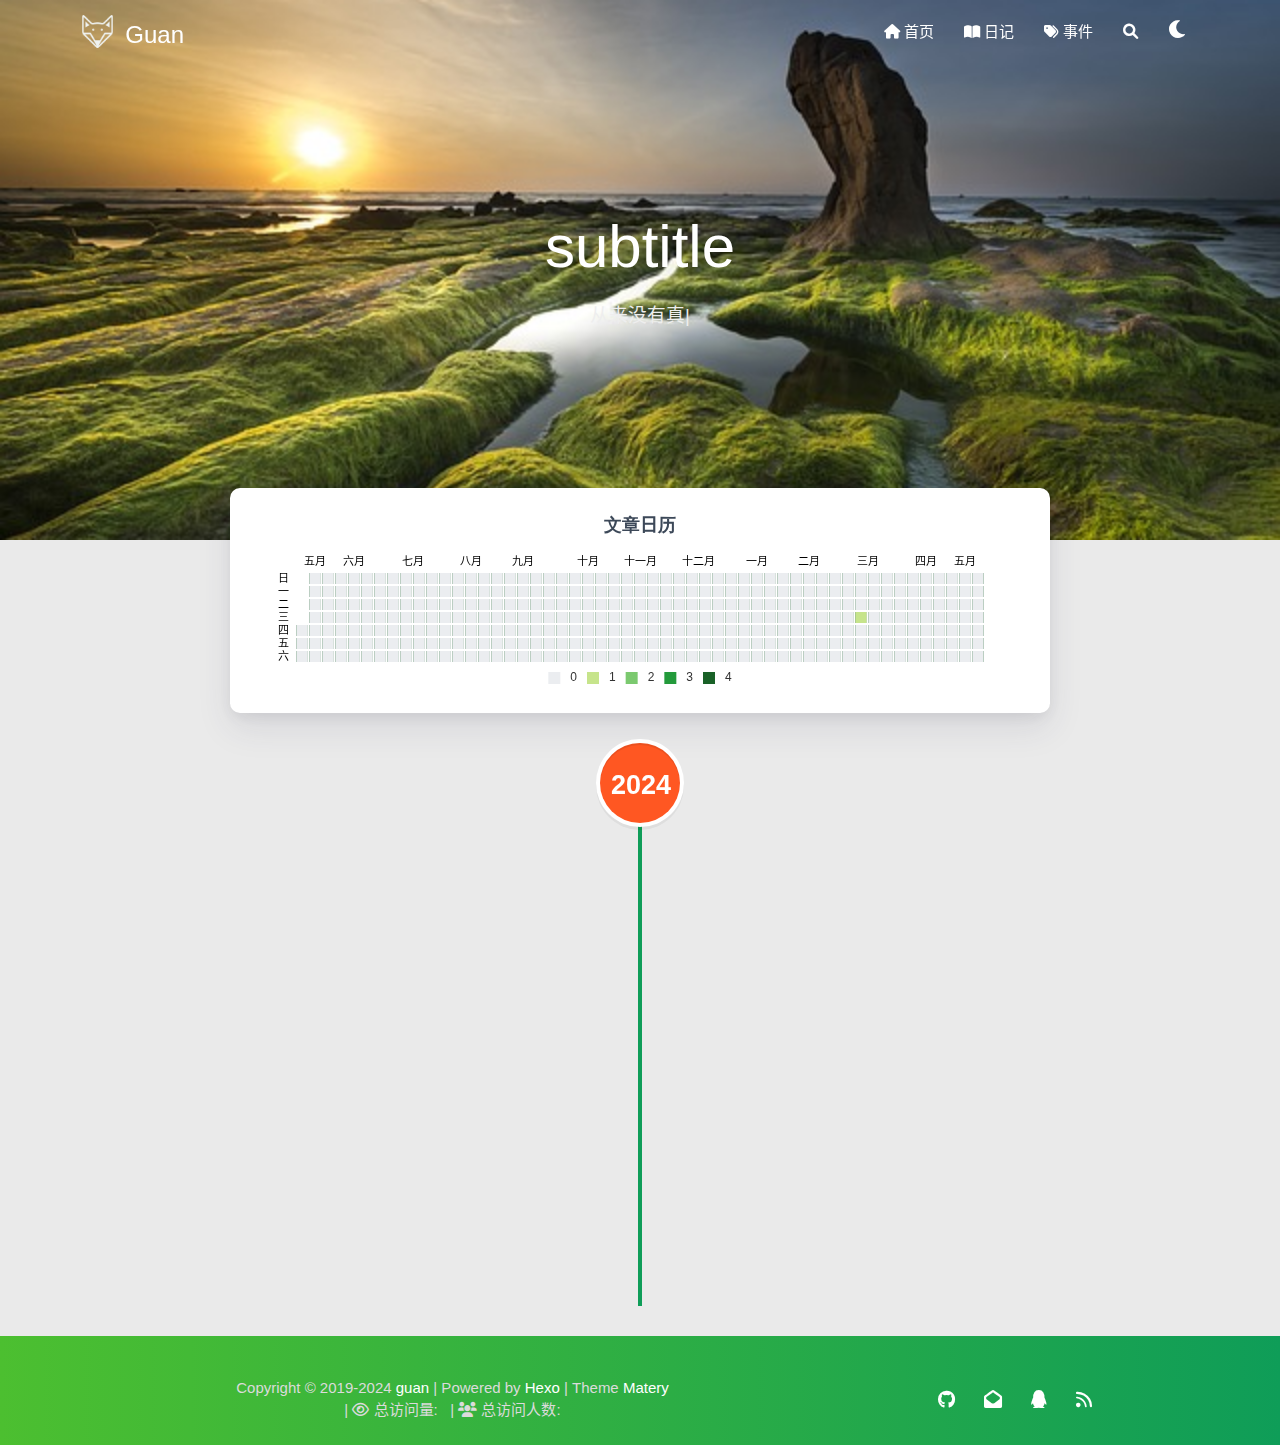
==== commit 8ff506f3: "Site updated: 2024-05-18 22:24:16" ====
--- a/archives/index.html
+++ b/archives/index.html
@@ -4,8 +4,8 @@
 
 <head>
     <meta charset="utf-8">
-    <meta name="keywords" content="归档, Hexo">
-    <meta name="description" content="Hexo">
+    <meta name="keywords" content="归档, Guan">
+    <meta name="description" content="Guan">
     <meta http-equiv="X-UA-Compatible" content="IE=edge">
     <meta name="viewport" content="width=device-width, initial-scale=1.0, user-scalable=no">
     <meta name="renderer" content="webkit|ie-stand|ie-comp">
@@ -17,7 +17,7 @@
     <!-- Global site tag (gtag.js) - Google Analytics -->
 
 
-    <title>归档 | Hexo</title>
+    <title>归档 | Guan</title>
     <link rel="icon" type="image/png" href="/favicon.png">
     
 
@@ -64,7 +64,7 @@
                     
                     <img src="/medias/logo.png" class="logo-img" alt="LOGO">
                     
-                    <span class="logo-span">Hexo</span>
+                    <span class="logo-span">Guan</span>
                 </a>
             </div>
             
@@ -124,7 +124,7 @@
         
         <img src="/medias/logo.png" class="logo-img circle responsive-img">
         
-        <div class="logo-name">Hexo</div>
+        <div class="logo-name">Guan</div>
         <div class="logo-desc">
             
             Never really desperate, only the lost of the soul.
@@ -348,7 +348,7 @@
         },
         calendar: [{
             left: 'center',
-            range: ["2023-05-16", "2024-05-16"],
+            range: ["2023-05-18", "2024-05-18"],
             cellSize: [13, 13],
             splitLine: {
                 show: false
@@ -375,7 +375,7 @@
             type: 'heatmap',
             coordinateSystem: 'calendar',
             calendarIndex: 0,
-            data: [["2023-05-16", 0], ["2023-05-17", 0], ["2023-05-18", 0], ["2023-05-19", 0], ["2023-05-20", 0], ["2023-05-21", 0], ["2023-05-22", 0], ["2023-05-23", 0], ["2023-05-24", 0], ["2023-05-25", 0], ["2023-05-26", 0], ["2023-05-27", 0], ["2023-05-28", 0], ["2023-05-29", 0], ["2023-05-30", 0], ["2023-05-31", 0], ["2023-06-01", 0], ["2023-06-02", 0], ["2023-06-03", 0], ["2023-06-04", 0], ["2023-06-05", 0], ["2023-06-06", 0], ["2023-06-07", 0], ["2023-06-08", 0], ["2023-06-09", 0], ["2023-06-10", 0], ["2023-06-11", 0], ["2023-06-12", 0], ["2023-06-13", 0], ["2023-06-14", 0], ["2023-06-15", 0], ["2023-06-16", 0], ["2023-06-17", 0], ["2023-06-18", 0], ["2023-06-19", 0], ["2023-06-20", 0], ["2023-06-21", 0], ["2023-06-22", 0], ["2023-06-23", 0], ["2023-06-24", 0], ["2023-06-25", 0], ["2023-06-26", 0], ["2023-06-27", 0], ["2023-06-28", 0], ["2023-06-29", 0], ["2023-06-30", 0], ["2023-07-01", 0], ["2023-07-02", 0], ["2023-07-03", 0], ["2023-07-04", 0], ["2023-07-05", 0], ["2023-07-06", 0], ["2023-07-07", 0], ["2023-07-08", 0], ["2023-07-09", 0], ["2023-07-10", 0], ["2023-07-11", 0], ["2023-07-12", 0], ["2023-07-13", 0], ["2023-07-14", 0], ["2023-07-15", 0], ["2023-07-16", 0], ["2023-07-17", 0], ["2023-07-18", 0], ["2023-07-19", 0], ["2023-07-20", 0], ["2023-07-21", 0], ["2023-07-22", 0], ["2023-07-23", 0], ["2023-07-24", 0], ["2023-07-25", 0], ["2023-07-26", 0], ["2023-07-27", 0], ["2023-07-28", 0], ["2023-07-29", 0], ["2023-07-30", 0], ["2023-07-31", 0], ["2023-08-01", 0], ["2023-08-02", 0], ["2023-08-03", 0], ["2023-08-04", 0], ["2023-08-05", 0], ["2023-08-06", 0], ["2023-08-07", 0], ["2023-08-08", 0], ["2023-08-09", 0], ["2023-08-10", 0], ["2023-08-11", 0], ["2023-08-12", 0], ["2023-08-13", 0], ["2023-08-14", 0], ["2023-08-15", 0], ["2023-08-16", 0], ["2023-08-17", 0], ["2023-08-18", 0], ["2023-08-19", 0], ["2023-08-20", 0], ["2023-08-21", 0], ["2023-08-22", 0], ["2023-08-23", 0], ["2023-08-24", 0], ["2023-08-25", 0], ["2023-08-26", 0], ["2023-08-27", 0], ["2023-08-28", 0], ["2023-08-29", 0], ["2023-08-30", 0], ["2023-08-31", 0], ["2023-09-01", 0], ["2023-09-02", 0], ["2023-09-03", 0], ["2023-09-04", 0], ["2023-09-05", 0], ["2023-09-06", 0], ["2023-09-07", 0], ["2023-09-08", 0], ["2023-09-09", 0], ["2023-09-10", 0], ["2023-09-11", 0], ["2023-09-12", 0], ["2023-09-13", 0], ["2023-09-14", 0], ["2023-09-15", 0], ["2023-09-16", 0], ["2023-09-17", 0], ["2023-09-18", 0], ["2023-09-19", 0], ["2023-09-20", 0], ["2023-09-21", 0], ["2023-09-22", 0], ["2023-09-23", 0], ["2023-09-24", 0], ["2023-09-25", 0], ["2023-09-26", 0], ["2023-09-27", 0], ["2023-09-28", 0], ["2023-09-29", 0], ["2023-09-30", 0], ["2023-10-01", 0], ["2023-10-02", 0], ["2023-10-03", 0], ["2023-10-04", 0], ["2023-10-05", 0], ["2023-10-06", 0], ["2023-10-07", 0], ["2023-10-08", 0], ["2023-10-09", 0], ["2023-10-10", 0], ["2023-10-11", 0], ["2023-10-12", 0], ["2023-10-13", 0], ["2023-10-14", 0], ["2023-10-15", 0], ["2023-10-16", 0], ["2023-10-17", 0], ["2023-10-18", 0], ["2023-10-19", 0], ["2023-10-20", 0], ["2023-10-21", 0], ["2023-10-22", 0], ["2023-10-23", 0], ["2023-10-24", 0], ["2023-10-25", 0], ["2023-10-26", 0], ["2023-10-27", 0], ["2023-10-28", 0], ["2023-10-29", 0], ["2023-10-30", 0], ["2023-10-31", 0], ["2023-11-01", 0], ["2023-11-02", 0], ["2023-11-03", 0], ["2023-11-04", 0], ["2023-11-05", 0], ["2023-11-06", 0], ["2023-11-07", 0], ["2023-11-08", 0], ["2023-11-09", 0], ["2023-11-10", 0], ["2023-11-11", 0], ["2023-11-12", 0], ["2023-11-13", 0], ["2023-11-14", 0], ["2023-11-15", 0], ["2023-11-16", 0], ["2023-11-17", 0], ["2023-11-18", 0], ["2023-11-19", 0], ["2023-11-20", 0], ["2023-11-21", 0], ["2023-11-22", 0], ["2023-11-23", 0], ["2023-11-24", 0], ["2023-11-25", 0], ["2023-11-26", 0], ["2023-11-27", 0], ["2023-11-28", 0], ["2023-11-29", 0], ["2023-11-30", 0], ["2023-12-01", 0], ["2023-12-02", 0], ["2023-12-03", 0], ["2023-12-04", 0], ["2023-12-05", 0], ["2023-12-06", 0], ["2023-12-07", 0], ["2023-12-08", 0], ["2023-12-09", 0], ["2023-12-10", 0], ["2023-12-11", 0], ["2023-12-12", 0], ["2023-12-13", 0], ["2023-12-14", 0], ["2023-12-15", 0], ["2023-12-16", 0], ["2023-12-17", 0], ["2023-12-18", 0], ["2023-12-19", 0], ["2023-12-20", 0], ["2023-12-21", 0], ["2023-12-22", 0], ["2023-12-23", 0], ["2023-12-24", 0], ["2023-12-25", 0], ["2023-12-26", 0], ["2023-12-27", 0], ["2023-12-28", 0], ["2023-12-29", 0], ["2023-12-30", 0], ["2023-12-31", 0], ["2024-01-01", 0], ["2024-01-02", 0], ["2024-01-03", 0], ["2024-01-04", 0], ["2024-01-05", 0], ["2024-01-06", 0], ["2024-01-07", 0], ["2024-01-08", 0], ["2024-01-09", 0], ["2024-01-10", 0], ["2024-01-11", 0], ["2024-01-12", 0], ["2024-01-13", 0], ["2024-01-14", 0], ["2024-01-15", 0], ["2024-01-16", 0], ["2024-01-17", 0], ["2024-01-18", 0], ["2024-01-19", 0], ["2024-01-20", 0], ["2024-01-21", 0], ["2024-01-22", 0], ["2024-01-23", 0], ["2024-01-24", 0], ["2024-01-25", 0], ["2024-01-26", 0], ["2024-01-27", 0], ["2024-01-28", 0], ["2024-01-29", 0], ["2024-01-30", 0], ["2024-01-31", 0], ["2024-02-01", 0], ["2024-02-02", 0], ["2024-02-03", 0], ["2024-02-04", 0], ["2024-02-05", 0], ["2024-02-06", 0], ["2024-02-07", 0], ["2024-02-08", 0], ["2024-02-09", 0], ["2024-02-10", 0], ["2024-02-11", 0], ["2024-02-12", 0], ["2024-02-13", 0], ["2024-02-14", 0], ["2024-02-15", 0], ["2024-02-16", 0], ["2024-02-17", 0], ["2024-02-18", 0], ["2024-02-19", 0], ["2024-02-20", 0], ["2024-02-21", 0], ["2024-02-22", 0], ["2024-02-23", 0], ["2024-02-24", 0], ["2024-02-25", 0], ["2024-02-26", 0], ["2024-02-27", 0], ["2024-02-28", 0], ["2024-02-29", 0], ["2024-03-01", 0], ["2024-03-02", 0], ["2024-03-03", 0], ["2024-03-04", 0], ["2024-03-05", 0], ["2024-03-06", 0], ["2024-03-07", 0], ["2024-03-08", 0], ["2024-03-09", 0], ["2024-03-10", 0], ["2024-03-11", 0], ["2024-03-12", 0], ["2024-03-13", 1], ["2024-03-14", 0], ["2024-03-15", 0], ["2024-03-16", 0], ["2024-03-17", 0], ["2024-03-18", 0], ["2024-03-19", 0], ["2024-03-20", 0], ["2024-03-21", 0], ["2024-03-22", 0], ["2024-03-23", 0], ["2024-03-24", 0], ["2024-03-25", 0], ["2024-03-26", 0], ["2024-03-27", 0], ["2024-03-28", 0], ["2024-03-29", 0], ["2024-03-30", 0], ["2024-03-31", 0], ["2024-04-01", 0], ["2024-04-02", 0], ["2024-04-03", 0], ["2024-04-04", 0], ["2024-04-05", 0], ["2024-04-06", 0], ["2024-04-07", 0], ["2024-04-08", 0], ["2024-04-09", 0], ["2024-04-10", 0], ["2024-04-11", 0], ["2024-04-12", 0], ["2024-04-13", 0], ["2024-04-14", 0], ["2024-04-15", 0], ["2024-04-16", 0], ["2024-04-17", 0], ["2024-04-18", 0], ["2024-04-19", 0], ["2024-04-20", 0], ["2024-04-21", 0], ["2024-04-22", 0], ["2024-04-23", 0], ["2024-04-24", 0], ["2024-04-25", 0], ["2024-04-26", 0], ["2024-04-27", 0], ["2024-04-28", 0], ["2024-04-29", 0], ["2024-04-30", 0], ["2024-05-01", 0], ["2024-05-02", 0], ["2024-05-03", 0], ["2024-05-04", 0], ["2024-05-05", 0], ["2024-05-06", 0], ["2024-05-07", 0], ["2024-05-08", 0], ["2024-05-09", 0], ["2024-05-10", 0], ["2024-05-11", 0], ["2024-05-12", 0], ["2024-05-13", 0], ["2024-05-14", 0], ["2024-05-15", 0], ["2024-05-16", 0]]
+            data: [["2023-05-18", 0], ["2023-05-19", 0], ["2023-05-20", 0], ["2023-05-21", 0], ["2023-05-22", 0], ["2023-05-23", 0], ["2023-05-24", 0], ["2023-05-25", 0], ["2023-05-26", 0], ["2023-05-27", 0], ["2023-05-28", 0], ["2023-05-29", 0], ["2023-05-30", 0], ["2023-05-31", 0], ["2023-06-01", 0], ["2023-06-02", 0], ["2023-06-03", 0], ["2023-06-04", 0], ["2023-06-05", 0], ["2023-06-06", 0], ["2023-06-07", 0], ["2023-06-08", 0], ["2023-06-09", 0], ["2023-06-10", 0], ["2023-06-11", 0], ["2023-06-12", 0], ["2023-06-13", 0], ["2023-06-14", 0], ["2023-06-15", 0], ["2023-06-16", 0], ["2023-06-17", 0], ["2023-06-18", 0], ["2023-06-19", 0], ["2023-06-20", 0], ["2023-06-21", 0], ["2023-06-22", 0], ["2023-06-23", 0], ["2023-06-24", 0], ["2023-06-25", 0], ["2023-06-26", 0], ["2023-06-27", 0], ["2023-06-28", 0], ["2023-06-29", 0], ["2023-06-30", 0], ["2023-07-01", 0], ["2023-07-02", 0], ["2023-07-03", 0], ["2023-07-04", 0], ["2023-07-05", 0], ["2023-07-06", 0], ["2023-07-07", 0], ["2023-07-08", 0], ["2023-07-09", 0], ["2023-07-10", 0], ["2023-07-11", 0], ["2023-07-12", 0], ["2023-07-13", 0], ["2023-07-14", 0], ["2023-07-15", 0], ["2023-07-16", 0], ["2023-07-17", 0], ["2023-07-18", 0], ["2023-07-19", 0], ["2023-07-20", 0], ["2023-07-21", 0], ["2023-07-22", 0], ["2023-07-23", 0], ["2023-07-24", 0], ["2023-07-25", 0], ["2023-07-26", 0], ["2023-07-27", 0], ["2023-07-28", 0], ["2023-07-29", 0], ["2023-07-30", 0], ["2023-07-31", 0], ["2023-08-01", 0], ["2023-08-02", 0], ["2023-08-03", 0], ["2023-08-04", 0], ["2023-08-05", 0], ["2023-08-06", 0], ["2023-08-07", 0], ["2023-08-08", 0], ["2023-08-09", 0], ["2023-08-10", 0], ["2023-08-11", 0], ["2023-08-12", 0], ["2023-08-13", 0], ["2023-08-14", 0], ["2023-08-15", 0], ["2023-08-16", 0], ["2023-08-17", 0], ["2023-08-18", 0], ["2023-08-19", 0], ["2023-08-20", 0], ["2023-08-21", 0], ["2023-08-22", 0], ["2023-08-23", 0], ["2023-08-24", 0], ["2023-08-25", 0], ["2023-08-26", 0], ["2023-08-27", 0], ["2023-08-28", 0], ["2023-08-29", 0], ["2023-08-30", 0], ["2023-08-31", 0], ["2023-09-01", 0], ["2023-09-02", 0], ["2023-09-03", 0], ["2023-09-04", 0], ["2023-09-05", 0], ["2023-09-06", 0], ["2023-09-07", 0], ["2023-09-08", 0], ["2023-09-09", 0], ["2023-09-10", 0], ["2023-09-11", 0], ["2023-09-12", 0], ["2023-09-13", 0], ["2023-09-14", 0], ["2023-09-15", 0], ["2023-09-16", 0], ["2023-09-17", 0], ["2023-09-18", 0], ["2023-09-19", 0], ["2023-09-20", 0], ["2023-09-21", 0], ["2023-09-22", 0], ["2023-09-23", 0], ["2023-09-24", 0], ["2023-09-25", 0], ["2023-09-26", 0], ["2023-09-27", 0], ["2023-09-28", 0], ["2023-09-29", 0], ["2023-09-30", 0], ["2023-10-01", 0], ["2023-10-02", 0], ["2023-10-03", 0], ["2023-10-04", 0], ["2023-10-05", 0], ["2023-10-06", 0], ["2023-10-07", 0], ["2023-10-08", 0], ["2023-10-09", 0], ["2023-10-10", 0], ["2023-10-11", 0], ["2023-10-12", 0], ["2023-10-13", 0], ["2023-10-14", 0], ["2023-10-15", 0], ["2023-10-16", 0], ["2023-10-17", 0], ["2023-10-18", 0], ["2023-10-19", 0], ["2023-10-20", 0], ["2023-10-21", 0], ["2023-10-22", 0], ["2023-10-23", 0], ["2023-10-24", 0], ["2023-10-25", 0], ["2023-10-26", 0], ["2023-10-27", 0], ["2023-10-28", 0], ["2023-10-29", 0], ["2023-10-30", 0], ["2023-10-31", 0], ["2023-11-01", 0], ["2023-11-02", 0], ["2023-11-03", 0], ["2023-11-04", 0], ["2023-11-05", 0], ["2023-11-06", 0], ["2023-11-07", 0], ["2023-11-08", 0], ["2023-11-09", 0], ["2023-11-10", 0], ["2023-11-11", 0], ["2023-11-12", 0], ["2023-11-13", 0], ["2023-11-14", 0], ["2023-11-15", 0], ["2023-11-16", 0], ["2023-11-17", 0], ["2023-11-18", 0], ["2023-11-19", 0], ["2023-11-20", 0], ["2023-11-21", 0], ["2023-11-22", 0], ["2023-11-23", 0], ["2023-11-24", 0], ["2023-11-25", 0], ["2023-11-26", 0], ["2023-11-27", 0], ["2023-11-28", 0], ["2023-11-29", 0], ["2023-11-30", 0], ["2023-12-01", 0], ["2023-12-02", 0], ["2023-12-03", 0], ["2023-12-04", 0], ["2023-12-05", 0], ["2023-12-06", 0], ["2023-12-07", 0], ["2023-12-08", 0], ["2023-12-09", 0], ["2023-12-10", 0], ["2023-12-11", 0], ["2023-12-12", 0], ["2023-12-13", 0], ["2023-12-14", 0], ["2023-12-15", 0], ["2023-12-16", 0], ["2023-12-17", 0], ["2023-12-18", 0], ["2023-12-19", 0], ["2023-12-20", 0], ["2023-12-21", 0], ["2023-12-22", 0], ["2023-12-23", 0], ["2023-12-24", 0], ["2023-12-25", 0], ["2023-12-26", 0], ["2023-12-27", 0], ["2023-12-28", 0], ["2023-12-29", 0], ["2023-12-30", 0], ["2023-12-31", 0], ["2024-01-01", 0], ["2024-01-02", 0], ["2024-01-03", 0], ["2024-01-04", 0], ["2024-01-05", 0], ["2024-01-06", 0], ["2024-01-07", 0], ["2024-01-08", 0], ["2024-01-09", 0], ["2024-01-10", 0], ["2024-01-11", 0], ["2024-01-12", 0], ["2024-01-13", 0], ["2024-01-14", 0], ["2024-01-15", 0], ["2024-01-16", 0], ["2024-01-17", 0], ["2024-01-18", 0], ["2024-01-19", 0], ["2024-01-20", 0], ["2024-01-21", 0], ["2024-01-22", 0], ["2024-01-23", 0], ["2024-01-24", 0], ["2024-01-25", 0], ["2024-01-26", 0], ["2024-01-27", 0], ["2024-01-28", 0], ["2024-01-29", 0], ["2024-01-30", 0], ["2024-01-31", 0], ["2024-02-01", 0], ["2024-02-02", 0], ["2024-02-03", 0], ["2024-02-04", 0], ["2024-02-05", 0], ["2024-02-06", 0], ["2024-02-07", 0], ["2024-02-08", 0], ["2024-02-09", 0], ["2024-02-10", 0], ["2024-02-11", 0], ["2024-02-12", 0], ["2024-02-13", 0], ["2024-02-14", 0], ["2024-02-15", 0], ["2024-02-16", 0], ["2024-02-17", 0], ["2024-02-18", 0], ["2024-02-19", 0], ["2024-02-20", 0], ["2024-02-21", 0], ["2024-02-22", 0], ["2024-02-23", 0], ["2024-02-24", 0], ["2024-02-25", 0], ["2024-02-26", 0], ["2024-02-27", 0], ["2024-02-28", 0], ["2024-02-29", 0], ["2024-03-01", 0], ["2024-03-02", 0], ["2024-03-03", 0], ["2024-03-04", 0], ["2024-03-05", 0], ["2024-03-06", 0], ["2024-03-07", 0], ["2024-03-08", 0], ["2024-03-09", 0], ["2024-03-10", 0], ["2024-03-11", 0], ["2024-03-12", 0], ["2024-03-13", 1], ["2024-03-14", 0], ["2024-03-15", 0], ["2024-03-16", 0], ["2024-03-17", 0], ["2024-03-18", 0], ["2024-03-19", 0], ["2024-03-20", 0], ["2024-03-21", 0], ["2024-03-22", 0], ["2024-03-23", 0], ["2024-03-24", 0], ["2024-03-25", 0], ["2024-03-26", 0], ["2024-03-27", 0], ["2024-03-28", 0], ["2024-03-29", 0], ["2024-03-30", 0], ["2024-03-31", 0], ["2024-04-01", 0], ["2024-04-02", 0], ["2024-04-03", 0], ["2024-04-04", 0], ["2024-04-05", 0], ["2024-04-06", 0], ["2024-04-07", 0], ["2024-04-08", 0], ["2024-04-09", 0], ["2024-04-10", 0], ["2024-04-11", 0], ["2024-04-12", 0], ["2024-04-13", 0], ["2024-04-14", 0], ["2024-04-15", 0], ["2024-04-16", 0], ["2024-04-17", 0], ["2024-04-18", 0], ["2024-04-19", 0], ["2024-04-20", 0], ["2024-04-21", 0], ["2024-04-22", 0], ["2024-04-23", 0], ["2024-04-24", 0], ["2024-04-25", 0], ["2024-04-26", 0], ["2024-04-27", 0], ["2024-04-28", 0], ["2024-04-29", 0], ["2024-04-30", 0], ["2024-05-01", 0], ["2024-05-02", 0], ["2024-05-03", 0], ["2024-05-04", 0], ["2024-05-05", 0], ["2024-05-06", 0], ["2024-05-07", 0], ["2024-05-08", 0], ["2024-05-09", 0], ["2024-05-10", 0], ["2024-05-11", 0], ["2024-05-12", 0], ["2024-05-13", 0], ["2024-05-14", 0], ["2024-05-15", 0], ["2024-05-16", 0], ["2024-05-17", 0], ["2024-05-18", 0]]
         }]
 
     };
@@ -436,7 +436,7 @@
                                 <span class="publish-author">
                                     
                                     <i class="fas fa-user fa-fw"></i>
-                                    John Doe
+                                    guan
                                     
                                 </span>
                             </div>
@@ -519,7 +519,7 @@
             
                 <span id="year">2019-2024</span>
             
-            <a href="/about" target="_blank">John Doe</a>
+            <a href="/about" target="_blank">guan</a>
             |&nbsp;Powered by&nbsp;<a href="https://hexo.io/" target="_blank">Hexo</a>
             |&nbsp;Theme&nbsp;<a href="https://github.com/blinkfox/hexo-theme-matery" target="_blank">Matery</a>
             
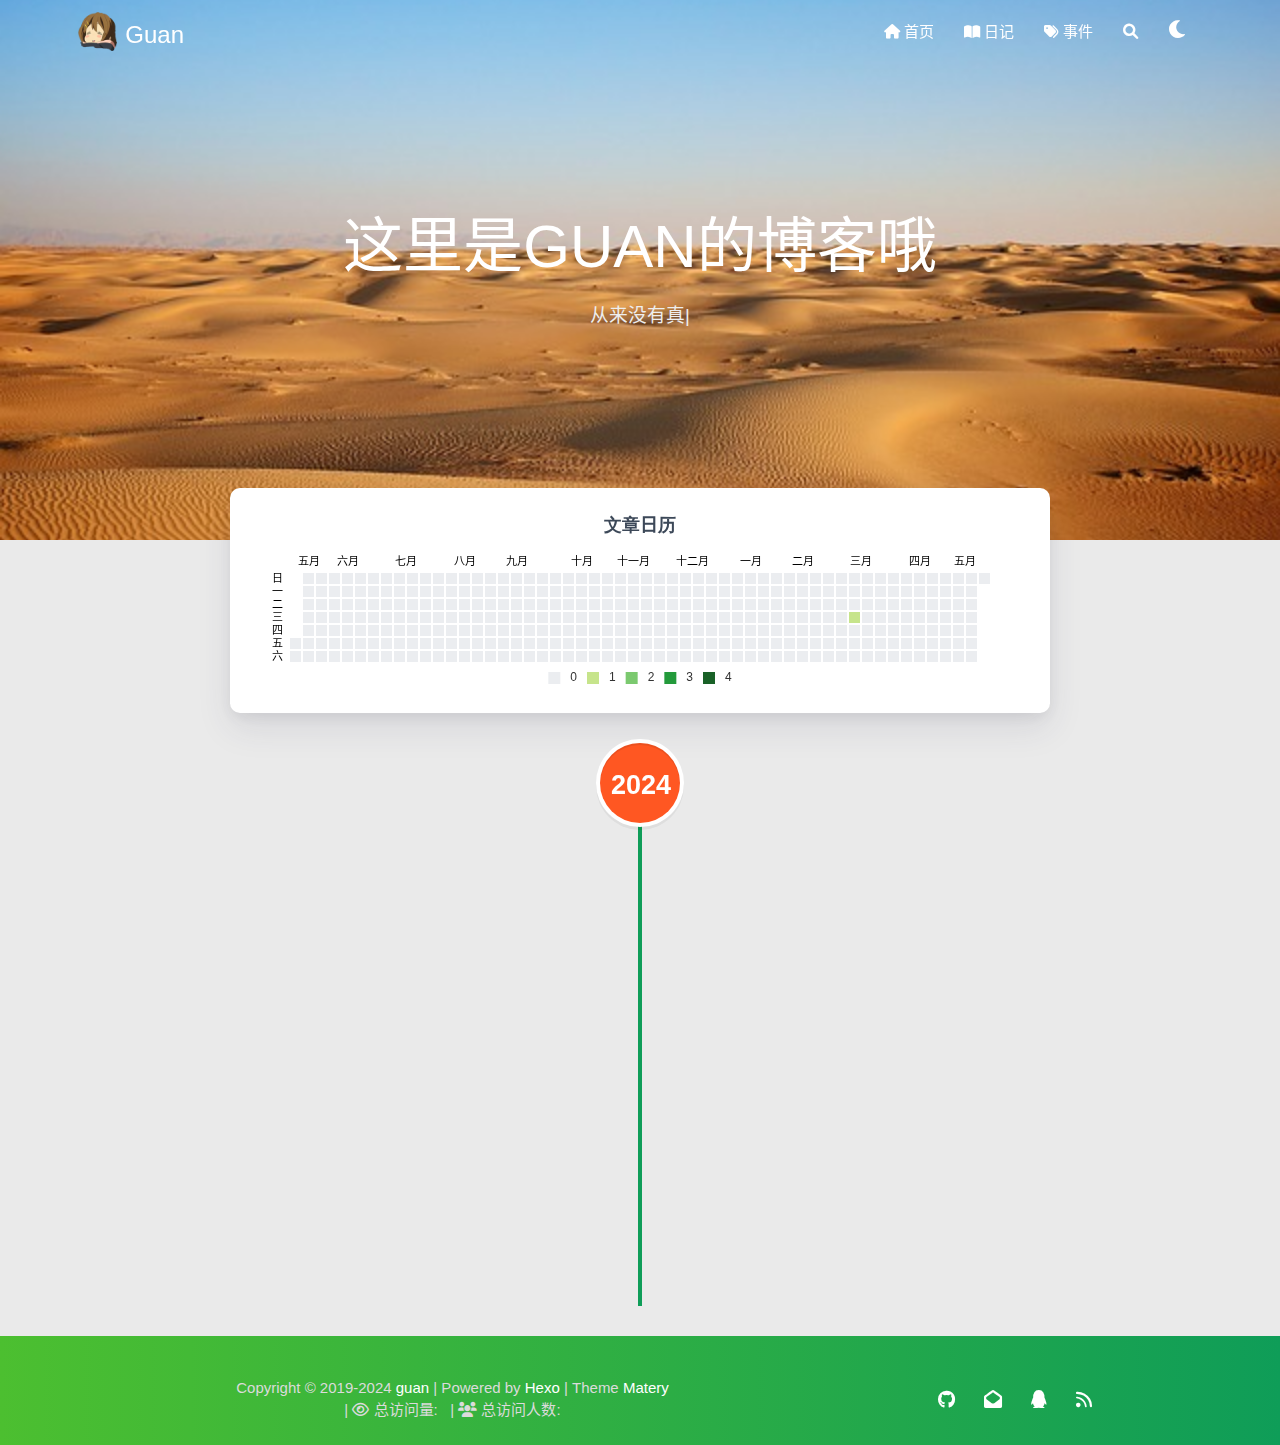
==== commit 1f088245: "Site updated: 2024-05-19 22:32:43" ====
--- a/archives/index.html
+++ b/archives/index.html
@@ -249,7 +249,7 @@
         <div class="brand">
             <div class="title center-align">
                 
-                    subtitle
+                这里是GUAN的博客哦
                 
             </div>
 
@@ -287,7 +287,7 @@
 </script>
 <script>
     
-      var bannerUrl = "/medias/featureimages/" + Math.floor(Math.random() * 24) + '.jpg';
+      var bannerUrl = "/medias/featureimages/" + Math.floor(Math.random() * 5) + '.jpg';
     
     $('.bg-cover.about-cover').css('background-image', 'url(' + bannerUrl + ')');
 
@@ -348,7 +348,7 @@
         },
         calendar: [{
             left: 'center',
-            range: ["2023-05-18", "2024-05-18"],
+            range: ["2023-05-19", "2024-05-19"],
             cellSize: [13, 13],
             splitLine: {
                 show: false
@@ -375,7 +375,7 @@
             type: 'heatmap',
             coordinateSystem: 'calendar',
             calendarIndex: 0,
-            data: [["2023-05-18", 0], ["2023-05-19", 0], ["2023-05-20", 0], ["2023-05-21", 0], ["2023-05-22", 0], ["2023-05-23", 0], ["2023-05-24", 0], ["2023-05-25", 0], ["2023-05-26", 0], ["2023-05-27", 0], ["2023-05-28", 0], ["2023-05-29", 0], ["2023-05-30", 0], ["2023-05-31", 0], ["2023-06-01", 0], ["2023-06-02", 0], ["2023-06-03", 0], ["2023-06-04", 0], ["2023-06-05", 0], ["2023-06-06", 0], ["2023-06-07", 0], ["2023-06-08", 0], ["2023-06-09", 0], ["2023-06-10", 0], ["2023-06-11", 0], ["2023-06-12", 0], ["2023-06-13", 0], ["2023-06-14", 0], ["2023-06-15", 0], ["2023-06-16", 0], ["2023-06-17", 0], ["2023-06-18", 0], ["2023-06-19", 0], ["2023-06-20", 0], ["2023-06-21", 0], ["2023-06-22", 0], ["2023-06-23", 0], ["2023-06-24", 0], ["2023-06-25", 0], ["2023-06-26", 0], ["2023-06-27", 0], ["2023-06-28", 0], ["2023-06-29", 0], ["2023-06-30", 0], ["2023-07-01", 0], ["2023-07-02", 0], ["2023-07-03", 0], ["2023-07-04", 0], ["2023-07-05", 0], ["2023-07-06", 0], ["2023-07-07", 0], ["2023-07-08", 0], ["2023-07-09", 0], ["2023-07-10", 0], ["2023-07-11", 0], ["2023-07-12", 0], ["2023-07-13", 0], ["2023-07-14", 0], ["2023-07-15", 0], ["2023-07-16", 0], ["2023-07-17", 0], ["2023-07-18", 0], ["2023-07-19", 0], ["2023-07-20", 0], ["2023-07-21", 0], ["2023-07-22", 0], ["2023-07-23", 0], ["2023-07-24", 0], ["2023-07-25", 0], ["2023-07-26", 0], ["2023-07-27", 0], ["2023-07-28", 0], ["2023-07-29", 0], ["2023-07-30", 0], ["2023-07-31", 0], ["2023-08-01", 0], ["2023-08-02", 0], ["2023-08-03", 0], ["2023-08-04", 0], ["2023-08-05", 0], ["2023-08-06", 0], ["2023-08-07", 0], ["2023-08-08", 0], ["2023-08-09", 0], ["2023-08-10", 0], ["2023-08-11", 0], ["2023-08-12", 0], ["2023-08-13", 0], ["2023-08-14", 0], ["2023-08-15", 0], ["2023-08-16", 0], ["2023-08-17", 0], ["2023-08-18", 0], ["2023-08-19", 0], ["2023-08-20", 0], ["2023-08-21", 0], ["2023-08-22", 0], ["2023-08-23", 0], ["2023-08-24", 0], ["2023-08-25", 0], ["2023-08-26", 0], ["2023-08-27", 0], ["2023-08-28", 0], ["2023-08-29", 0], ["2023-08-30", 0], ["2023-08-31", 0], ["2023-09-01", 0], ["2023-09-02", 0], ["2023-09-03", 0], ["2023-09-04", 0], ["2023-09-05", 0], ["2023-09-06", 0], ["2023-09-07", 0], ["2023-09-08", 0], ["2023-09-09", 0], ["2023-09-10", 0], ["2023-09-11", 0], ["2023-09-12", 0], ["2023-09-13", 0], ["2023-09-14", 0], ["2023-09-15", 0], ["2023-09-16", 0], ["2023-09-17", 0], ["2023-09-18", 0], ["2023-09-19", 0], ["2023-09-20", 0], ["2023-09-21", 0], ["2023-09-22", 0], ["2023-09-23", 0], ["2023-09-24", 0], ["2023-09-25", 0], ["2023-09-26", 0], ["2023-09-27", 0], ["2023-09-28", 0], ["2023-09-29", 0], ["2023-09-30", 0], ["2023-10-01", 0], ["2023-10-02", 0], ["2023-10-03", 0], ["2023-10-04", 0], ["2023-10-05", 0], ["2023-10-06", 0], ["2023-10-07", 0], ["2023-10-08", 0], ["2023-10-09", 0], ["2023-10-10", 0], ["2023-10-11", 0], ["2023-10-12", 0], ["2023-10-13", 0], ["2023-10-14", 0], ["2023-10-15", 0], ["2023-10-16", 0], ["2023-10-17", 0], ["2023-10-18", 0], ["2023-10-19", 0], ["2023-10-20", 0], ["2023-10-21", 0], ["2023-10-22", 0], ["2023-10-23", 0], ["2023-10-24", 0], ["2023-10-25", 0], ["2023-10-26", 0], ["2023-10-27", 0], ["2023-10-28", 0], ["2023-10-29", 0], ["2023-10-30", 0], ["2023-10-31", 0], ["2023-11-01", 0], ["2023-11-02", 0], ["2023-11-03", 0], ["2023-11-04", 0], ["2023-11-05", 0], ["2023-11-06", 0], ["2023-11-07", 0], ["2023-11-08", 0], ["2023-11-09", 0], ["2023-11-10", 0], ["2023-11-11", 0], ["2023-11-12", 0], ["2023-11-13", 0], ["2023-11-14", 0], ["2023-11-15", 0], ["2023-11-16", 0], ["2023-11-17", 0], ["2023-11-18", 0], ["2023-11-19", 0], ["2023-11-20", 0], ["2023-11-21", 0], ["2023-11-22", 0], ["2023-11-23", 0], ["2023-11-24", 0], ["2023-11-25", 0], ["2023-11-26", 0], ["2023-11-27", 0], ["2023-11-28", 0], ["2023-11-29", 0], ["2023-11-30", 0], ["2023-12-01", 0], ["2023-12-02", 0], ["2023-12-03", 0], ["2023-12-04", 0], ["2023-12-05", 0], ["2023-12-06", 0], ["2023-12-07", 0], ["2023-12-08", 0], ["2023-12-09", 0], ["2023-12-10", 0], ["2023-12-11", 0], ["2023-12-12", 0], ["2023-12-13", 0], ["2023-12-14", 0], ["2023-12-15", 0], ["2023-12-16", 0], ["2023-12-17", 0], ["2023-12-18", 0], ["2023-12-19", 0], ["2023-12-20", 0], ["2023-12-21", 0], ["2023-12-22", 0], ["2023-12-23", 0], ["2023-12-24", 0], ["2023-12-25", 0], ["2023-12-26", 0], ["2023-12-27", 0], ["2023-12-28", 0], ["2023-12-29", 0], ["2023-12-30", 0], ["2023-12-31", 0], ["2024-01-01", 0], ["2024-01-02", 0], ["2024-01-03", 0], ["2024-01-04", 0], ["2024-01-05", 0], ["2024-01-06", 0], ["2024-01-07", 0], ["2024-01-08", 0], ["2024-01-09", 0], ["2024-01-10", 0], ["2024-01-11", 0], ["2024-01-12", 0], ["2024-01-13", 0], ["2024-01-14", 0], ["2024-01-15", 0], ["2024-01-16", 0], ["2024-01-17", 0], ["2024-01-18", 0], ["2024-01-19", 0], ["2024-01-20", 0], ["2024-01-21", 0], ["2024-01-22", 0], ["2024-01-23", 0], ["2024-01-24", 0], ["2024-01-25", 0], ["2024-01-26", 0], ["2024-01-27", 0], ["2024-01-28", 0], ["2024-01-29", 0], ["2024-01-30", 0], ["2024-01-31", 0], ["2024-02-01", 0], ["2024-02-02", 0], ["2024-02-03", 0], ["2024-02-04", 0], ["2024-02-05", 0], ["2024-02-06", 0], ["2024-02-07", 0], ["2024-02-08", 0], ["2024-02-09", 0], ["2024-02-10", 0], ["2024-02-11", 0], ["2024-02-12", 0], ["2024-02-13", 0], ["2024-02-14", 0], ["2024-02-15", 0], ["2024-02-16", 0], ["2024-02-17", 0], ["2024-02-18", 0], ["2024-02-19", 0], ["2024-02-20", 0], ["2024-02-21", 0], ["2024-02-22", 0], ["2024-02-23", 0], ["2024-02-24", 0], ["2024-02-25", 0], ["2024-02-26", 0], ["2024-02-27", 0], ["2024-02-28", 0], ["2024-02-29", 0], ["2024-03-01", 0], ["2024-03-02", 0], ["2024-03-03", 0], ["2024-03-04", 0], ["2024-03-05", 0], ["2024-03-06", 0], ["2024-03-07", 0], ["2024-03-08", 0], ["2024-03-09", 0], ["2024-03-10", 0], ["2024-03-11", 0], ["2024-03-12", 0], ["2024-03-13", 1], ["2024-03-14", 0], ["2024-03-15", 0], ["2024-03-16", 0], ["2024-03-17", 0], ["2024-03-18", 0], ["2024-03-19", 0], ["2024-03-20", 0], ["2024-03-21", 0], ["2024-03-22", 0], ["2024-03-23", 0], ["2024-03-24", 0], ["2024-03-25", 0], ["2024-03-26", 0], ["2024-03-27", 0], ["2024-03-28", 0], ["2024-03-29", 0], ["2024-03-30", 0], ["2024-03-31", 0], ["2024-04-01", 0], ["2024-04-02", 0], ["2024-04-03", 0], ["2024-04-04", 0], ["2024-04-05", 0], ["2024-04-06", 0], ["2024-04-07", 0], ["2024-04-08", 0], ["2024-04-09", 0], ["2024-04-10", 0], ["2024-04-11", 0], ["2024-04-12", 0], ["2024-04-13", 0], ["2024-04-14", 0], ["2024-04-15", 0], ["2024-04-16", 0], ["2024-04-17", 0], ["2024-04-18", 0], ["2024-04-19", 0], ["2024-04-20", 0], ["2024-04-21", 0], ["2024-04-22", 0], ["2024-04-23", 0], ["2024-04-24", 0], ["2024-04-25", 0], ["2024-04-26", 0], ["2024-04-27", 0], ["2024-04-28", 0], ["2024-04-29", 0], ["2024-04-30", 0], ["2024-05-01", 0], ["2024-05-02", 0], ["2024-05-03", 0], ["2024-05-04", 0], ["2024-05-05", 0], ["2024-05-06", 0], ["2024-05-07", 0], ["2024-05-08", 0], ["2024-05-09", 0], ["2024-05-10", 0], ["2024-05-11", 0], ["2024-05-12", 0], ["2024-05-13", 0], ["2024-05-14", 0], ["2024-05-15", 0], ["2024-05-16", 0], ["2024-05-17", 0], ["2024-05-18", 0]]
+            data: [["2023-05-19", 0], ["2023-05-20", 0], ["2023-05-21", 0], ["2023-05-22", 0], ["2023-05-23", 0], ["2023-05-24", 0], ["2023-05-25", 0], ["2023-05-26", 0], ["2023-05-27", 0], ["2023-05-28", 0], ["2023-05-29", 0], ["2023-05-30", 0], ["2023-05-31", 0], ["2023-06-01", 0], ["2023-06-02", 0], ["2023-06-03", 0], ["2023-06-04", 0], ["2023-06-05", 0], ["2023-06-06", 0], ["2023-06-07", 0], ["2023-06-08", 0], ["2023-06-09", 0], ["2023-06-10", 0], ["2023-06-11", 0], ["2023-06-12", 0], ["2023-06-13", 0], ["2023-06-14", 0], ["2023-06-15", 0], ["2023-06-16", 0], ["2023-06-17", 0], ["2023-06-18", 0], ["2023-06-19", 0], ["2023-06-20", 0], ["2023-06-21", 0], ["2023-06-22", 0], ["2023-06-23", 0], ["2023-06-24", 0], ["2023-06-25", 0], ["2023-06-26", 0], ["2023-06-27", 0], ["2023-06-28", 0], ["2023-06-29", 0], ["2023-06-30", 0], ["2023-07-01", 0], ["2023-07-02", 0], ["2023-07-03", 0], ["2023-07-04", 0], ["2023-07-05", 0], ["2023-07-06", 0], ["2023-07-07", 0], ["2023-07-08", 0], ["2023-07-09", 0], ["2023-07-10", 0], ["2023-07-11", 0], ["2023-07-12", 0], ["2023-07-13", 0], ["2023-07-14", 0], ["2023-07-15", 0], ["2023-07-16", 0], ["2023-07-17", 0], ["2023-07-18", 0], ["2023-07-19", 0], ["2023-07-20", 0], ["2023-07-21", 0], ["2023-07-22", 0], ["2023-07-23", 0], ["2023-07-24", 0], ["2023-07-25", 0], ["2023-07-26", 0], ["2023-07-27", 0], ["2023-07-28", 0], ["2023-07-29", 0], ["2023-07-30", 0], ["2023-07-31", 0], ["2023-08-01", 0], ["2023-08-02", 0], ["2023-08-03", 0], ["2023-08-04", 0], ["2023-08-05", 0], ["2023-08-06", 0], ["2023-08-07", 0], ["2023-08-08", 0], ["2023-08-09", 0], ["2023-08-10", 0], ["2023-08-11", 0], ["2023-08-12", 0], ["2023-08-13", 0], ["2023-08-14", 0], ["2023-08-15", 0], ["2023-08-16", 0], ["2023-08-17", 0], ["2023-08-18", 0], ["2023-08-19", 0], ["2023-08-20", 0], ["2023-08-21", 0], ["2023-08-22", 0], ["2023-08-23", 0], ["2023-08-24", 0], ["2023-08-25", 0], ["2023-08-26", 0], ["2023-08-27", 0], ["2023-08-28", 0], ["2023-08-29", 0], ["2023-08-30", 0], ["2023-08-31", 0], ["2023-09-01", 0], ["2023-09-02", 0], ["2023-09-03", 0], ["2023-09-04", 0], ["2023-09-05", 0], ["2023-09-06", 0], ["2023-09-07", 0], ["2023-09-08", 0], ["2023-09-09", 0], ["2023-09-10", 0], ["2023-09-11", 0], ["2023-09-12", 0], ["2023-09-13", 0], ["2023-09-14", 0], ["2023-09-15", 0], ["2023-09-16", 0], ["2023-09-17", 0], ["2023-09-18", 0], ["2023-09-19", 0], ["2023-09-20", 0], ["2023-09-21", 0], ["2023-09-22", 0], ["2023-09-23", 0], ["2023-09-24", 0], ["2023-09-25", 0], ["2023-09-26", 0], ["2023-09-27", 0], ["2023-09-28", 0], ["2023-09-29", 0], ["2023-09-30", 0], ["2023-10-01", 0], ["2023-10-02", 0], ["2023-10-03", 0], ["2023-10-04", 0], ["2023-10-05", 0], ["2023-10-06", 0], ["2023-10-07", 0], ["2023-10-08", 0], ["2023-10-09", 0], ["2023-10-10", 0], ["2023-10-11", 0], ["2023-10-12", 0], ["2023-10-13", 0], ["2023-10-14", 0], ["2023-10-15", 0], ["2023-10-16", 0], ["2023-10-17", 0], ["2023-10-18", 0], ["2023-10-19", 0], ["2023-10-20", 0], ["2023-10-21", 0], ["2023-10-22", 0], ["2023-10-23", 0], ["2023-10-24", 0], ["2023-10-25", 0], ["2023-10-26", 0], ["2023-10-27", 0], ["2023-10-28", 0], ["2023-10-29", 0], ["2023-10-30", 0], ["2023-10-31", 0], ["2023-11-01", 0], ["2023-11-02", 0], ["2023-11-03", 0], ["2023-11-04", 0], ["2023-11-05", 0], ["2023-11-06", 0], ["2023-11-07", 0], ["2023-11-08", 0], ["2023-11-09", 0], ["2023-11-10", 0], ["2023-11-11", 0], ["2023-11-12", 0], ["2023-11-13", 0], ["2023-11-14", 0], ["2023-11-15", 0], ["2023-11-16", 0], ["2023-11-17", 0], ["2023-11-18", 0], ["2023-11-19", 0], ["2023-11-20", 0], ["2023-11-21", 0], ["2023-11-22", 0], ["2023-11-23", 0], ["2023-11-24", 0], ["2023-11-25", 0], ["2023-11-26", 0], ["2023-11-27", 0], ["2023-11-28", 0], ["2023-11-29", 0], ["2023-11-30", 0], ["2023-12-01", 0], ["2023-12-02", 0], ["2023-12-03", 0], ["2023-12-04", 0], ["2023-12-05", 0], ["2023-12-06", 0], ["2023-12-07", 0], ["2023-12-08", 0], ["2023-12-09", 0], ["2023-12-10", 0], ["2023-12-11", 0], ["2023-12-12", 0], ["2023-12-13", 0], ["2023-12-14", 0], ["2023-12-15", 0], ["2023-12-16", 0], ["2023-12-17", 0], ["2023-12-18", 0], ["2023-12-19", 0], ["2023-12-20", 0], ["2023-12-21", 0], ["2023-12-22", 0], ["2023-12-23", 0], ["2023-12-24", 0], ["2023-12-25", 0], ["2023-12-26", 0], ["2023-12-27", 0], ["2023-12-28", 0], ["2023-12-29", 0], ["2023-12-30", 0], ["2023-12-31", 0], ["2024-01-01", 0], ["2024-01-02", 0], ["2024-01-03", 0], ["2024-01-04", 0], ["2024-01-05", 0], ["2024-01-06", 0], ["2024-01-07", 0], ["2024-01-08", 0], ["2024-01-09", 0], ["2024-01-10", 0], ["2024-01-11", 0], ["2024-01-12", 0], ["2024-01-13", 0], ["2024-01-14", 0], ["2024-01-15", 0], ["2024-01-16", 0], ["2024-01-17", 0], ["2024-01-18", 0], ["2024-01-19", 0], ["2024-01-20", 0], ["2024-01-21", 0], ["2024-01-22", 0], ["2024-01-23", 0], ["2024-01-24", 0], ["2024-01-25", 0], ["2024-01-26", 0], ["2024-01-27", 0], ["2024-01-28", 0], ["2024-01-29", 0], ["2024-01-30", 0], ["2024-01-31", 0], ["2024-02-01", 0], ["2024-02-02", 0], ["2024-02-03", 0], ["2024-02-04", 0], ["2024-02-05", 0], ["2024-02-06", 0], ["2024-02-07", 0], ["2024-02-08", 0], ["2024-02-09", 0], ["2024-02-10", 0], ["2024-02-11", 0], ["2024-02-12", 0], ["2024-02-13", 0], ["2024-02-14", 0], ["2024-02-15", 0], ["2024-02-16", 0], ["2024-02-17", 0], ["2024-02-18", 0], ["2024-02-19", 0], ["2024-02-20", 0], ["2024-02-21", 0], ["2024-02-22", 0], ["2024-02-23", 0], ["2024-02-24", 0], ["2024-02-25", 0], ["2024-02-26", 0], ["2024-02-27", 0], ["2024-02-28", 0], ["2024-02-29", 0], ["2024-03-01", 0], ["2024-03-02", 0], ["2024-03-03", 0], ["2024-03-04", 0], ["2024-03-05", 0], ["2024-03-06", 0], ["2024-03-07", 0], ["2024-03-08", 0], ["2024-03-09", 0], ["2024-03-10", 0], ["2024-03-11", 0], ["2024-03-12", 0], ["2024-03-13", 1], ["2024-03-14", 0], ["2024-03-15", 0], ["2024-03-16", 0], ["2024-03-17", 0], ["2024-03-18", 0], ["2024-03-19", 0], ["2024-03-20", 0], ["2024-03-21", 0], ["2024-03-22", 0], ["2024-03-23", 0], ["2024-03-24", 0], ["2024-03-25", 0], ["2024-03-26", 0], ["2024-03-27", 0], ["2024-03-28", 0], ["2024-03-29", 0], ["2024-03-30", 0], ["2024-03-31", 0], ["2024-04-01", 0], ["2024-04-02", 0], ["2024-04-03", 0], ["2024-04-04", 0], ["2024-04-05", 0], ["2024-04-06", 0], ["2024-04-07", 0], ["2024-04-08", 0], ["2024-04-09", 0], ["2024-04-10", 0], ["2024-04-11", 0], ["2024-04-12", 0], ["2024-04-13", 0], ["2024-04-14", 0], ["2024-04-15", 0], ["2024-04-16", 0], ["2024-04-17", 0], ["2024-04-18", 0], ["2024-04-19", 0], ["2024-04-20", 0], ["2024-04-21", 0], ["2024-04-22", 0], ["2024-04-23", 0], ["2024-04-24", 0], ["2024-04-25", 0], ["2024-04-26", 0], ["2024-04-27", 0], ["2024-04-28", 0], ["2024-04-29", 0], ["2024-04-30", 0], ["2024-05-01", 0], ["2024-05-02", 0], ["2024-05-03", 0], ["2024-05-04", 0], ["2024-05-05", 0], ["2024-05-06", 0], ["2024-05-07", 0], ["2024-05-08", 0], ["2024-05-09", 0], ["2024-05-10", 0], ["2024-05-11", 0], ["2024-05-12", 0], ["2024-05-13", 0], ["2024-05-14", 0], ["2024-05-15", 0], ["2024-05-16", 0], ["2024-05-17", 0], ["2024-05-18", 0], ["2024-05-19", 0]]
         }]
 
     };
@@ -418,7 +418,7 @@
                             <div class="card-image">
                                 
                                 
-                                <img src="/medias/featureimages/12.jpg" class="responsive-img" alt="Hello World">
+                                <img src="/medias/featureimages/1.jpg" class="responsive-img" alt="Hello World">
                                 
                                 <span class="card-title">Hello World</span>
                             </div>
--- a/css/matery.css
+++ b/css/matery.css
@@ -550,10 +550,10 @@
     height: 40vh !important;
 }
 
-.bg-cover:after {
+/*.bg-cover:after {
     -webkit-animation: rainbow 60s infinite;
     animation: rainbow 60s infinite;
-}
+}*/
 
 .bg-cover:before,
 .bg-cover:after {
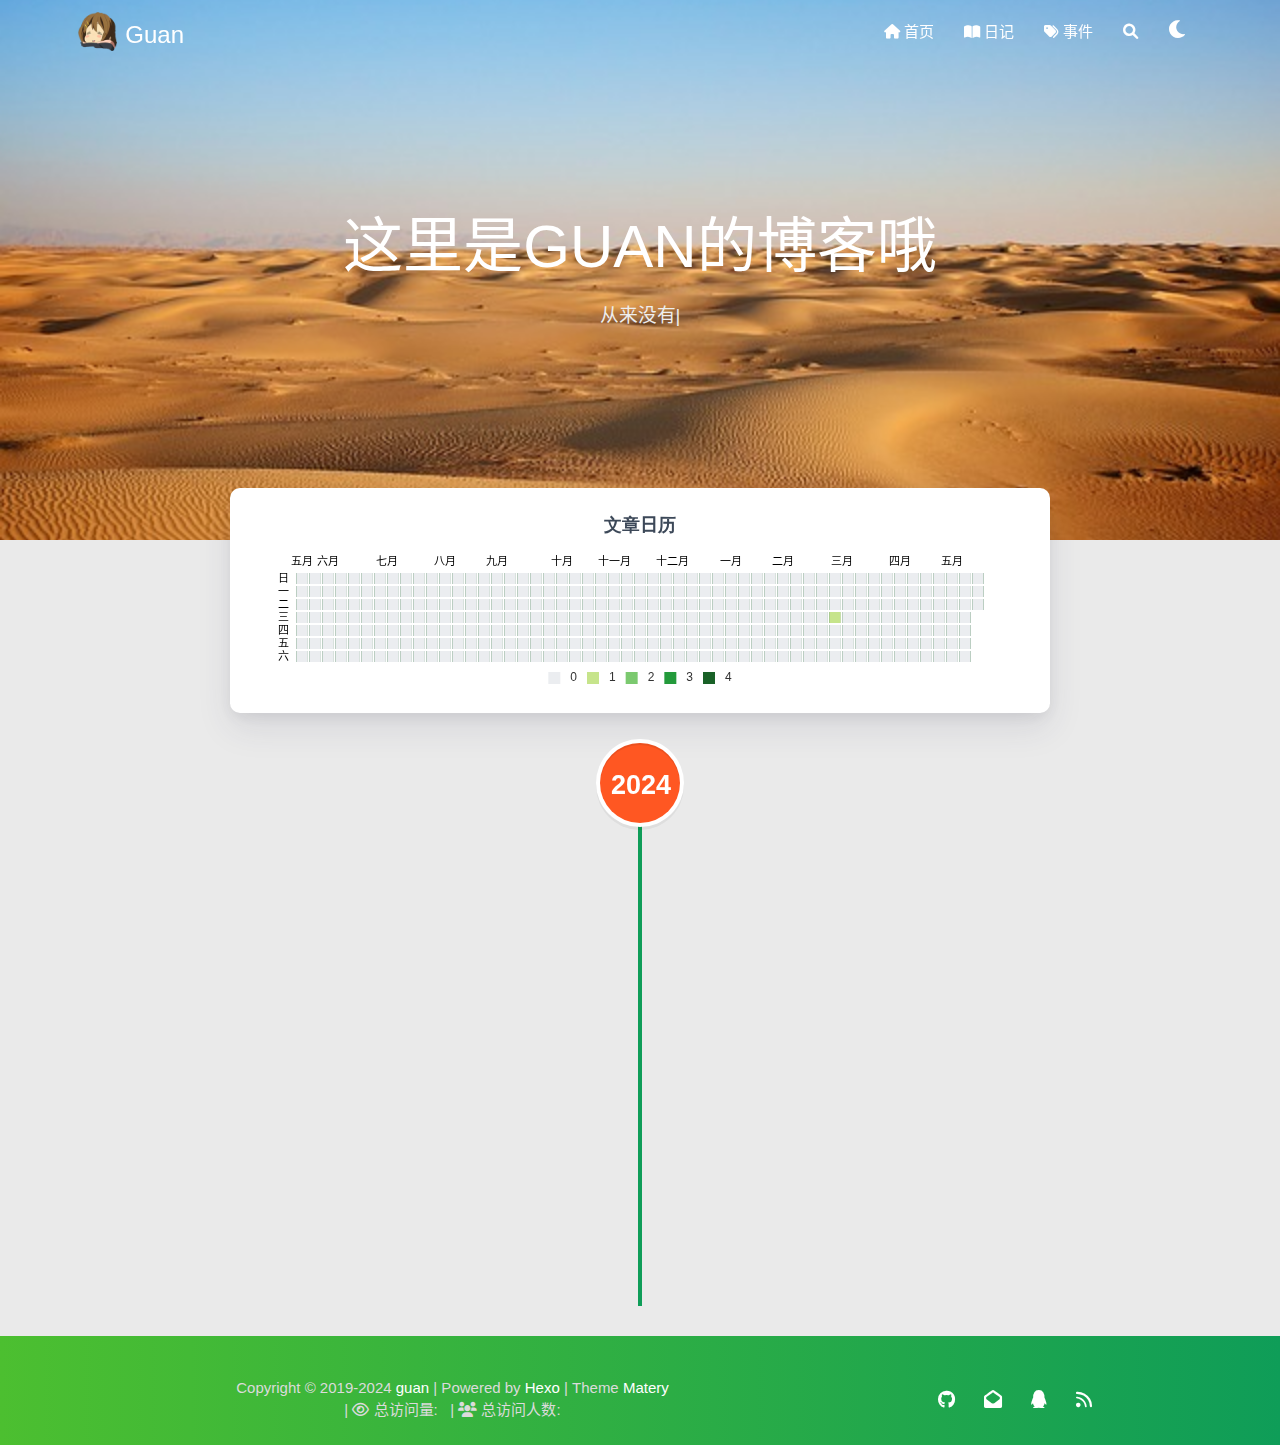
==== commit 16939547: "Site updated: 2024-05-28 22:37:59" ====
--- a/archives/index.html
+++ b/archives/index.html
@@ -348,7 +348,7 @@
         },
         calendar: [{
             left: 'center',
-            range: ["2023-05-19", "2024-05-19"],
+            range: ["2023-05-28", "2024-05-28"],
             cellSize: [13, 13],
             splitLine: {
                 show: false
@@ -375,7 +375,7 @@
             type: 'heatmap',
             coordinateSystem: 'calendar',
             calendarIndex: 0,
-            data: [["2023-05-19", 0], ["2023-05-20", 0], ["2023-05-21", 0], ["2023-05-22", 0], ["2023-05-23", 0], ["2023-05-24", 0], ["2023-05-25", 0], ["2023-05-26", 0], ["2023-05-27", 0], ["2023-05-28", 0], ["2023-05-29", 0], ["2023-05-30", 0], ["2023-05-31", 0], ["2023-06-01", 0], ["2023-06-02", 0], ["2023-06-03", 0], ["2023-06-04", 0], ["2023-06-05", 0], ["2023-06-06", 0], ["2023-06-07", 0], ["2023-06-08", 0], ["2023-06-09", 0], ["2023-06-10", 0], ["2023-06-11", 0], ["2023-06-12", 0], ["2023-06-13", 0], ["2023-06-14", 0], ["2023-06-15", 0], ["2023-06-16", 0], ["2023-06-17", 0], ["2023-06-18", 0], ["2023-06-19", 0], ["2023-06-20", 0], ["2023-06-21", 0], ["2023-06-22", 0], ["2023-06-23", 0], ["2023-06-24", 0], ["2023-06-25", 0], ["2023-06-26", 0], ["2023-06-27", 0], ["2023-06-28", 0], ["2023-06-29", 0], ["2023-06-30", 0], ["2023-07-01", 0], ["2023-07-02", 0], ["2023-07-03", 0], ["2023-07-04", 0], ["2023-07-05", 0], ["2023-07-06", 0], ["2023-07-07", 0], ["2023-07-08", 0], ["2023-07-09", 0], ["2023-07-10", 0], ["2023-07-11", 0], ["2023-07-12", 0], ["2023-07-13", 0], ["2023-07-14", 0], ["2023-07-15", 0], ["2023-07-16", 0], ["2023-07-17", 0], ["2023-07-18", 0], ["2023-07-19", 0], ["2023-07-20", 0], ["2023-07-21", 0], ["2023-07-22", 0], ["2023-07-23", 0], ["2023-07-24", 0], ["2023-07-25", 0], ["2023-07-26", 0], ["2023-07-27", 0], ["2023-07-28", 0], ["2023-07-29", 0], ["2023-07-30", 0], ["2023-07-31", 0], ["2023-08-01", 0], ["2023-08-02", 0], ["2023-08-03", 0], ["2023-08-04", 0], ["2023-08-05", 0], ["2023-08-06", 0], ["2023-08-07", 0], ["2023-08-08", 0], ["2023-08-09", 0], ["2023-08-10", 0], ["2023-08-11", 0], ["2023-08-12", 0], ["2023-08-13", 0], ["2023-08-14", 0], ["2023-08-15", 0], ["2023-08-16", 0], ["2023-08-17", 0], ["2023-08-18", 0], ["2023-08-19", 0], ["2023-08-20", 0], ["2023-08-21", 0], ["2023-08-22", 0], ["2023-08-23", 0], ["2023-08-24", 0], ["2023-08-25", 0], ["2023-08-26", 0], ["2023-08-27", 0], ["2023-08-28", 0], ["2023-08-29", 0], ["2023-08-30", 0], ["2023-08-31", 0], ["2023-09-01", 0], ["2023-09-02", 0], ["2023-09-03", 0], ["2023-09-04", 0], ["2023-09-05", 0], ["2023-09-06", 0], ["2023-09-07", 0], ["2023-09-08", 0], ["2023-09-09", 0], ["2023-09-10", 0], ["2023-09-11", 0], ["2023-09-12", 0], ["2023-09-13", 0], ["2023-09-14", 0], ["2023-09-15", 0], ["2023-09-16", 0], ["2023-09-17", 0], ["2023-09-18", 0], ["2023-09-19", 0], ["2023-09-20", 0], ["2023-09-21", 0], ["2023-09-22", 0], ["2023-09-23", 0], ["2023-09-24", 0], ["2023-09-25", 0], ["2023-09-26", 0], ["2023-09-27", 0], ["2023-09-28", 0], ["2023-09-29", 0], ["2023-09-30", 0], ["2023-10-01", 0], ["2023-10-02", 0], ["2023-10-03", 0], ["2023-10-04", 0], ["2023-10-05", 0], ["2023-10-06", 0], ["2023-10-07", 0], ["2023-10-08", 0], ["2023-10-09", 0], ["2023-10-10", 0], ["2023-10-11", 0], ["2023-10-12", 0], ["2023-10-13", 0], ["2023-10-14", 0], ["2023-10-15", 0], ["2023-10-16", 0], ["2023-10-17", 0], ["2023-10-18", 0], ["2023-10-19", 0], ["2023-10-20", 0], ["2023-10-21", 0], ["2023-10-22", 0], ["2023-10-23", 0], ["2023-10-24", 0], ["2023-10-25", 0], ["2023-10-26", 0], ["2023-10-27", 0], ["2023-10-28", 0], ["2023-10-29", 0], ["2023-10-30", 0], ["2023-10-31", 0], ["2023-11-01", 0], ["2023-11-02", 0], ["2023-11-03", 0], ["2023-11-04", 0], ["2023-11-05", 0], ["2023-11-06", 0], ["2023-11-07", 0], ["2023-11-08", 0], ["2023-11-09", 0], ["2023-11-10", 0], ["2023-11-11", 0], ["2023-11-12", 0], ["2023-11-13", 0], ["2023-11-14", 0], ["2023-11-15", 0], ["2023-11-16", 0], ["2023-11-17", 0], ["2023-11-18", 0], ["2023-11-19", 0], ["2023-11-20", 0], ["2023-11-21", 0], ["2023-11-22", 0], ["2023-11-23", 0], ["2023-11-24", 0], ["2023-11-25", 0], ["2023-11-26", 0], ["2023-11-27", 0], ["2023-11-28", 0], ["2023-11-29", 0], ["2023-11-30", 0], ["2023-12-01", 0], ["2023-12-02", 0], ["2023-12-03", 0], ["2023-12-04", 0], ["2023-12-05", 0], ["2023-12-06", 0], ["2023-12-07", 0], ["2023-12-08", 0], ["2023-12-09", 0], ["2023-12-10", 0], ["2023-12-11", 0], ["2023-12-12", 0], ["2023-12-13", 0], ["2023-12-14", 0], ["2023-12-15", 0], ["2023-12-16", 0], ["2023-12-17", 0], ["2023-12-18", 0], ["2023-12-19", 0], ["2023-12-20", 0], ["2023-12-21", 0], ["2023-12-22", 0], ["2023-12-23", 0], ["2023-12-24", 0], ["2023-12-25", 0], ["2023-12-26", 0], ["2023-12-27", 0], ["2023-12-28", 0], ["2023-12-29", 0], ["2023-12-30", 0], ["2023-12-31", 0], ["2024-01-01", 0], ["2024-01-02", 0], ["2024-01-03", 0], ["2024-01-04", 0], ["2024-01-05", 0], ["2024-01-06", 0], ["2024-01-07", 0], ["2024-01-08", 0], ["2024-01-09", 0], ["2024-01-10", 0], ["2024-01-11", 0], ["2024-01-12", 0], ["2024-01-13", 0], ["2024-01-14", 0], ["2024-01-15", 0], ["2024-01-16", 0], ["2024-01-17", 0], ["2024-01-18", 0], ["2024-01-19", 0], ["2024-01-20", 0], ["2024-01-21", 0], ["2024-01-22", 0], ["2024-01-23", 0], ["2024-01-24", 0], ["2024-01-25", 0], ["2024-01-26", 0], ["2024-01-27", 0], ["2024-01-28", 0], ["2024-01-29", 0], ["2024-01-30", 0], ["2024-01-31", 0], ["2024-02-01", 0], ["2024-02-02", 0], ["2024-02-03", 0], ["2024-02-04", 0], ["2024-02-05", 0], ["2024-02-06", 0], ["2024-02-07", 0], ["2024-02-08", 0], ["2024-02-09", 0], ["2024-02-10", 0], ["2024-02-11", 0], ["2024-02-12", 0], ["2024-02-13", 0], ["2024-02-14", 0], ["2024-02-15", 0], ["2024-02-16", 0], ["2024-02-17", 0], ["2024-02-18", 0], ["2024-02-19", 0], ["2024-02-20", 0], ["2024-02-21", 0], ["2024-02-22", 0], ["2024-02-23", 0], ["2024-02-24", 0], ["2024-02-25", 0], ["2024-02-26", 0], ["2024-02-27", 0], ["2024-02-28", 0], ["2024-02-29", 0], ["2024-03-01", 0], ["2024-03-02", 0], ["2024-03-03", 0], ["2024-03-04", 0], ["2024-03-05", 0], ["2024-03-06", 0], ["2024-03-07", 0], ["2024-03-08", 0], ["2024-03-09", 0], ["2024-03-10", 0], ["2024-03-11", 0], ["2024-03-12", 0], ["2024-03-13", 1], ["2024-03-14", 0], ["2024-03-15", 0], ["2024-03-16", 0], ["2024-03-17", 0], ["2024-03-18", 0], ["2024-03-19", 0], ["2024-03-20", 0], ["2024-03-21", 0], ["2024-03-22", 0], ["2024-03-23", 0], ["2024-03-24", 0], ["2024-03-25", 0], ["2024-03-26", 0], ["2024-03-27", 0], ["2024-03-28", 0], ["2024-03-29", 0], ["2024-03-30", 0], ["2024-03-31", 0], ["2024-04-01", 0], ["2024-04-02", 0], ["2024-04-03", 0], ["2024-04-04", 0], ["2024-04-05", 0], ["2024-04-06", 0], ["2024-04-07", 0], ["2024-04-08", 0], ["2024-04-09", 0], ["2024-04-10", 0], ["2024-04-11", 0], ["2024-04-12", 0], ["2024-04-13", 0], ["2024-04-14", 0], ["2024-04-15", 0], ["2024-04-16", 0], ["2024-04-17", 0], ["2024-04-18", 0], ["2024-04-19", 0], ["2024-04-20", 0], ["2024-04-21", 0], ["2024-04-22", 0], ["2024-04-23", 0], ["2024-04-24", 0], ["2024-04-25", 0], ["2024-04-26", 0], ["2024-04-27", 0], ["2024-04-28", 0], ["2024-04-29", 0], ["2024-04-30", 0], ["2024-05-01", 0], ["2024-05-02", 0], ["2024-05-03", 0], ["2024-05-04", 0], ["2024-05-05", 0], ["2024-05-06", 0], ["2024-05-07", 0], ["2024-05-08", 0], ["2024-05-09", 0], ["2024-05-10", 0], ["2024-05-11", 0], ["2024-05-12", 0], ["2024-05-13", 0], ["2024-05-14", 0], ["2024-05-15", 0], ["2024-05-16", 0], ["2024-05-17", 0], ["2024-05-18", 0], ["2024-05-19", 0]]
+            data: [["2023-05-28", 0], ["2023-05-29", 0], ["2023-05-30", 0], ["2023-05-31", 0], ["2023-06-01", 0], ["2023-06-02", 0], ["2023-06-03", 0], ["2023-06-04", 0], ["2023-06-05", 0], ["2023-06-06", 0], ["2023-06-07", 0], ["2023-06-08", 0], ["2023-06-09", 0], ["2023-06-10", 0], ["2023-06-11", 0], ["2023-06-12", 0], ["2023-06-13", 0], ["2023-06-14", 0], ["2023-06-15", 0], ["2023-06-16", 0], ["2023-06-17", 0], ["2023-06-18", 0], ["2023-06-19", 0], ["2023-06-20", 0], ["2023-06-21", 0], ["2023-06-22", 0], ["2023-06-23", 0], ["2023-06-24", 0], ["2023-06-25", 0], ["2023-06-26", 0], ["2023-06-27", 0], ["2023-06-28", 0], ["2023-06-29", 0], ["2023-06-30", 0], ["2023-07-01", 0], ["2023-07-02", 0], ["2023-07-03", 0], ["2023-07-04", 0], ["2023-07-05", 0], ["2023-07-06", 0], ["2023-07-07", 0], ["2023-07-08", 0], ["2023-07-09", 0], ["2023-07-10", 0], ["2023-07-11", 0], ["2023-07-12", 0], ["2023-07-13", 0], ["2023-07-14", 0], ["2023-07-15", 0], ["2023-07-16", 0], ["2023-07-17", 0], ["2023-07-18", 0], ["2023-07-19", 0], ["2023-07-20", 0], ["2023-07-21", 0], ["2023-07-22", 0], ["2023-07-23", 0], ["2023-07-24", 0], ["2023-07-25", 0], ["2023-07-26", 0], ["2023-07-27", 0], ["2023-07-28", 0], ["2023-07-29", 0], ["2023-07-30", 0], ["2023-07-31", 0], ["2023-08-01", 0], ["2023-08-02", 0], ["2023-08-03", 0], ["2023-08-04", 0], ["2023-08-05", 0], ["2023-08-06", 0], ["2023-08-07", 0], ["2023-08-08", 0], ["2023-08-09", 0], ["2023-08-10", 0], ["2023-08-11", 0], ["2023-08-12", 0], ["2023-08-13", 0], ["2023-08-14", 0], ["2023-08-15", 0], ["2023-08-16", 0], ["2023-08-17", 0], ["2023-08-18", 0], ["2023-08-19", 0], ["2023-08-20", 0], ["2023-08-21", 0], ["2023-08-22", 0], ["2023-08-23", 0], ["2023-08-24", 0], ["2023-08-25", 0], ["2023-08-26", 0], ["2023-08-27", 0], ["2023-08-28", 0], ["2023-08-29", 0], ["2023-08-30", 0], ["2023-08-31", 0], ["2023-09-01", 0], ["2023-09-02", 0], ["2023-09-03", 0], ["2023-09-04", 0], ["2023-09-05", 0], ["2023-09-06", 0], ["2023-09-07", 0], ["2023-09-08", 0], ["2023-09-09", 0], ["2023-09-10", 0], ["2023-09-11", 0], ["2023-09-12", 0], ["2023-09-13", 0], ["2023-09-14", 0], ["2023-09-15", 0], ["2023-09-16", 0], ["2023-09-17", 0], ["2023-09-18", 0], ["2023-09-19", 0], ["2023-09-20", 0], ["2023-09-21", 0], ["2023-09-22", 0], ["2023-09-23", 0], ["2023-09-24", 0], ["2023-09-25", 0], ["2023-09-26", 0], ["2023-09-27", 0], ["2023-09-28", 0], ["2023-09-29", 0], ["2023-09-30", 0], ["2023-10-01", 0], ["2023-10-02", 0], ["2023-10-03", 0], ["2023-10-04", 0], ["2023-10-05", 0], ["2023-10-06", 0], ["2023-10-07", 0], ["2023-10-08", 0], ["2023-10-09", 0], ["2023-10-10", 0], ["2023-10-11", 0], ["2023-10-12", 0], ["2023-10-13", 0], ["2023-10-14", 0], ["2023-10-15", 0], ["2023-10-16", 0], ["2023-10-17", 0], ["2023-10-18", 0], ["2023-10-19", 0], ["2023-10-20", 0], ["2023-10-21", 0], ["2023-10-22", 0], ["2023-10-23", 0], ["2023-10-24", 0], ["2023-10-25", 0], ["2023-10-26", 0], ["2023-10-27", 0], ["2023-10-28", 0], ["2023-10-29", 0], ["2023-10-30", 0], ["2023-10-31", 0], ["2023-11-01", 0], ["2023-11-02", 0], ["2023-11-03", 0], ["2023-11-04", 0], ["2023-11-05", 0], ["2023-11-06", 0], ["2023-11-07", 0], ["2023-11-08", 0], ["2023-11-09", 0], ["2023-11-10", 0], ["2023-11-11", 0], ["2023-11-12", 0], ["2023-11-13", 0], ["2023-11-14", 0], ["2023-11-15", 0], ["2023-11-16", 0], ["2023-11-17", 0], ["2023-11-18", 0], ["2023-11-19", 0], ["2023-11-20", 0], ["2023-11-21", 0], ["2023-11-22", 0], ["2023-11-23", 0], ["2023-11-24", 0], ["2023-11-25", 0], ["2023-11-26", 0], ["2023-11-27", 0], ["2023-11-28", 0], ["2023-11-29", 0], ["2023-11-30", 0], ["2023-12-01", 0], ["2023-12-02", 0], ["2023-12-03", 0], ["2023-12-04", 0], ["2023-12-05", 0], ["2023-12-06", 0], ["2023-12-07", 0], ["2023-12-08", 0], ["2023-12-09", 0], ["2023-12-10", 0], ["2023-12-11", 0], ["2023-12-12", 0], ["2023-12-13", 0], ["2023-12-14", 0], ["2023-12-15", 0], ["2023-12-16", 0], ["2023-12-17", 0], ["2023-12-18", 0], ["2023-12-19", 0], ["2023-12-20", 0], ["2023-12-21", 0], ["2023-12-22", 0], ["2023-12-23", 0], ["2023-12-24", 0], ["2023-12-25", 0], ["2023-12-26", 0], ["2023-12-27", 0], ["2023-12-28", 0], ["2023-12-29", 0], ["2023-12-30", 0], ["2023-12-31", 0], ["2024-01-01", 0], ["2024-01-02", 0], ["2024-01-03", 0], ["2024-01-04", 0], ["2024-01-05", 0], ["2024-01-06", 0], ["2024-01-07", 0], ["2024-01-08", 0], ["2024-01-09", 0], ["2024-01-10", 0], ["2024-01-11", 0], ["2024-01-12", 0], ["2024-01-13", 0], ["2024-01-14", 0], ["2024-01-15", 0], ["2024-01-16", 0], ["2024-01-17", 0], ["2024-01-18", 0], ["2024-01-19", 0], ["2024-01-20", 0], ["2024-01-21", 0], ["2024-01-22", 0], ["2024-01-23", 0], ["2024-01-24", 0], ["2024-01-25", 0], ["2024-01-26", 0], ["2024-01-27", 0], ["2024-01-28", 0], ["2024-01-29", 0], ["2024-01-30", 0], ["2024-01-31", 0], ["2024-02-01", 0], ["2024-02-02", 0], ["2024-02-03", 0], ["2024-02-04", 0], ["2024-02-05", 0], ["2024-02-06", 0], ["2024-02-07", 0], ["2024-02-08", 0], ["2024-02-09", 0], ["2024-02-10", 0], ["2024-02-11", 0], ["2024-02-12", 0], ["2024-02-13", 0], ["2024-02-14", 0], ["2024-02-15", 0], ["2024-02-16", 0], ["2024-02-17", 0], ["2024-02-18", 0], ["2024-02-19", 0], ["2024-02-20", 0], ["2024-02-21", 0], ["2024-02-22", 0], ["2024-02-23", 0], ["2024-02-24", 0], ["2024-02-25", 0], ["2024-02-26", 0], ["2024-02-27", 0], ["2024-02-28", 0], ["2024-02-29", 0], ["2024-03-01", 0], ["2024-03-02", 0], ["2024-03-03", 0], ["2024-03-04", 0], ["2024-03-05", 0], ["2024-03-06", 0], ["2024-03-07", 0], ["2024-03-08", 0], ["2024-03-09", 0], ["2024-03-10", 0], ["2024-03-11", 0], ["2024-03-12", 0], ["2024-03-13", 1], ["2024-03-14", 0], ["2024-03-15", 0], ["2024-03-16", 0], ["2024-03-17", 0], ["2024-03-18", 0], ["2024-03-19", 0], ["2024-03-20", 0], ["2024-03-21", 0], ["2024-03-22", 0], ["2024-03-23", 0], ["2024-03-24", 0], ["2024-03-25", 0], ["2024-03-26", 0], ["2024-03-27", 0], ["2024-03-28", 0], ["2024-03-29", 0], ["2024-03-30", 0], ["2024-03-31", 0], ["2024-04-01", 0], ["2024-04-02", 0], ["2024-04-03", 0], ["2024-04-04", 0], ["2024-04-05", 0], ["2024-04-06", 0], ["2024-04-07", 0], ["2024-04-08", 0], ["2024-04-09", 0], ["2024-04-10", 0], ["2024-04-11", 0], ["2024-04-12", 0], ["2024-04-13", 0], ["2024-04-14", 0], ["2024-04-15", 0], ["2024-04-16", 0], ["2024-04-17", 0], ["2024-04-18", 0], ["2024-04-19", 0], ["2024-04-20", 0], ["2024-04-21", 0], ["2024-04-22", 0], ["2024-04-23", 0], ["2024-04-24", 0], ["2024-04-25", 0], ["2024-04-26", 0], ["2024-04-27", 0], ["2024-04-28", 0], ["2024-04-29", 0], ["2024-04-30", 0], ["2024-05-01", 0], ["2024-05-02", 0], ["2024-05-03", 0], ["2024-05-04", 0], ["2024-05-05", 0], ["2024-05-06", 0], ["2024-05-07", 0], ["2024-05-08", 0], ["2024-05-09", 0], ["2024-05-10", 0], ["2024-05-11", 0], ["2024-05-12", 0], ["2024-05-13", 0], ["2024-05-14", 0], ["2024-05-15", 0], ["2024-05-16", 0], ["2024-05-17", 0], ["2024-05-18", 0], ["2024-05-19", 0], ["2024-05-20", 0], ["2024-05-21", 0], ["2024-05-22", 0], ["2024-05-23", 0], ["2024-05-24", 0], ["2024-05-25", 0], ["2024-05-26", 0], ["2024-05-27", 0], ["2024-05-28", 0]]
         }]
 
     };
@@ -549,13 +549,13 @@
             
         </div>
         <div class="col s12 m4 l4 social-link social-statis">
-    <a href="https://github.com/blinkfox" class="tooltipped" target="_blank" data-tooltip="访问我的GitHub" data-position="top" data-delay="50">
+    <a href="https://github.com/Guan13665" class="tooltipped" target="_blank" data-tooltip="访问我的GitHub" data-position="top" data-delay="50">
         <i class="fab fa-github"></i>
     </a>
 
 
 
-    <a href="mailto:1181062873@qq.com" class="tooltipped" target="_blank" data-tooltip="邮件联系我" data-position="top" data-delay="50">
+    <a href="mailto:1366568391@qq.com" class="tooltipped" target="_blank" data-tooltip="邮件联系我" data-position="top" data-delay="50">
         <i class="fas fa-envelope-open"></i>
     </a>
 
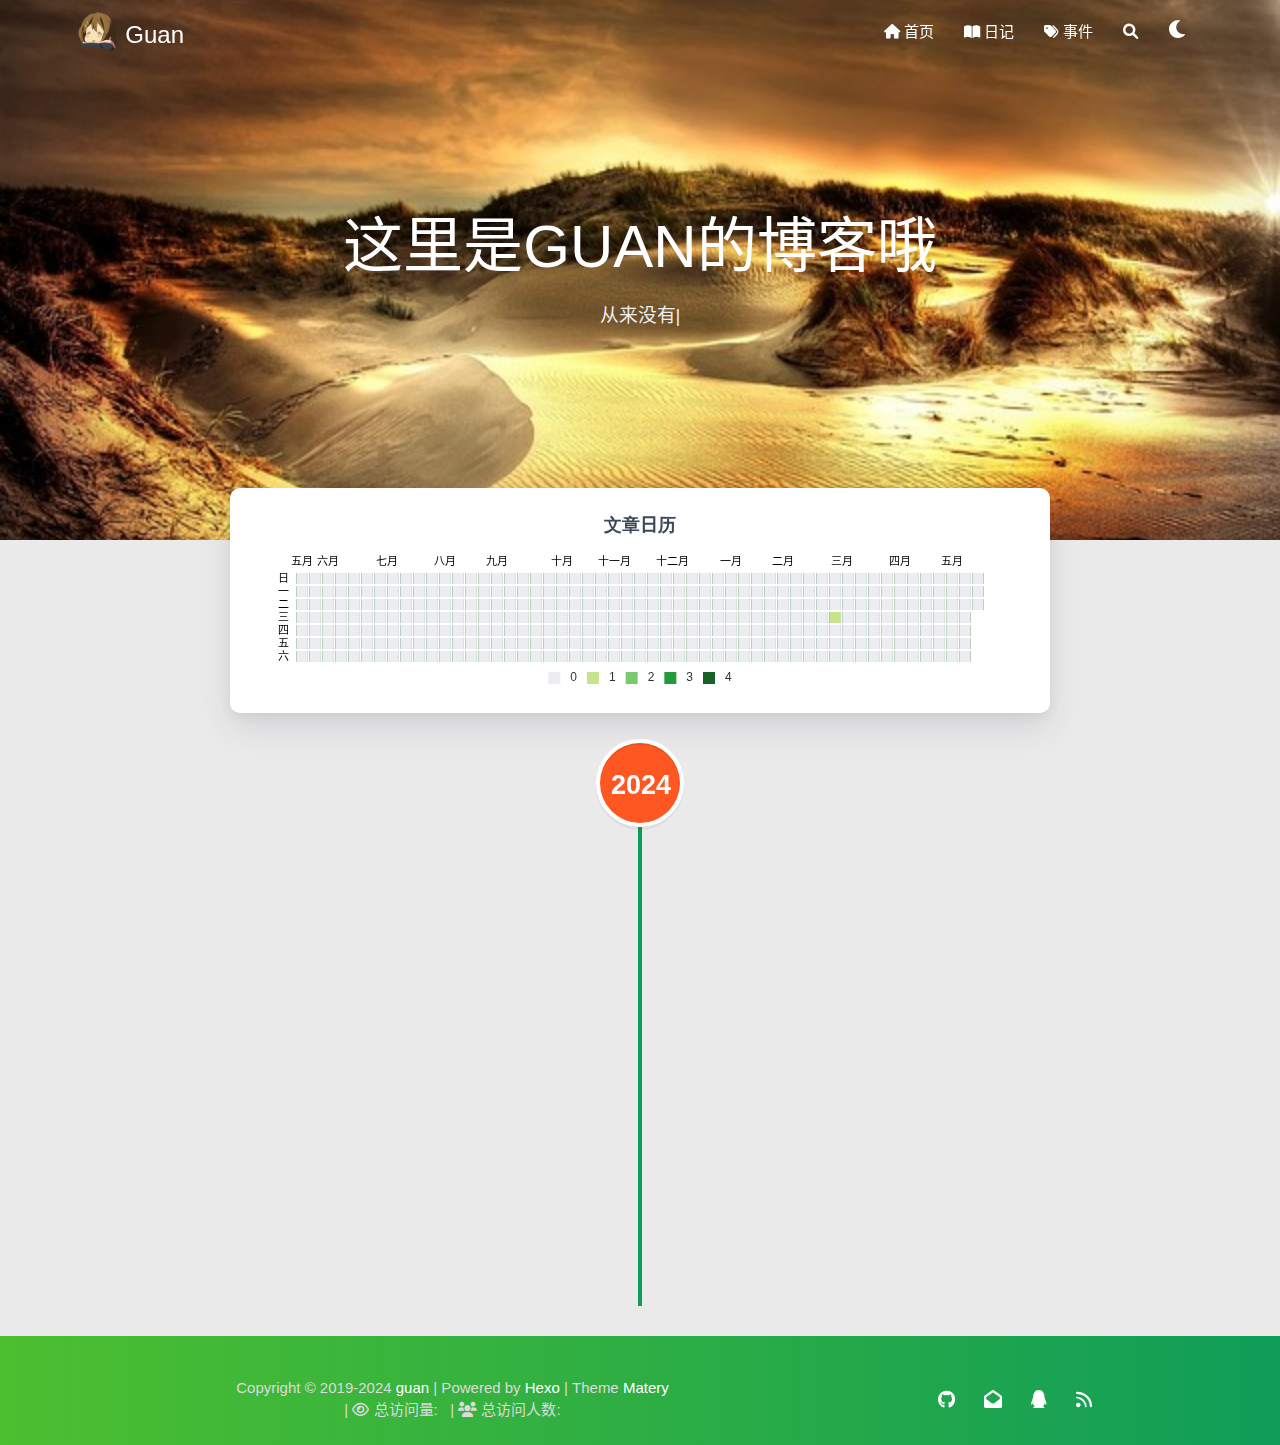
==== commit 44e5b2b4: "Site updated: 2024-05-28 22:43:54" ====
--- a/archives/index.html
+++ b/archives/index.html
@@ -565,7 +565,7 @@
 
 
 
-    <a href="tencent://AddContact/?fromId=50&fromSubId=1&subcmd=all&uin=1181062873" class="tooltipped" target="_blank" data-tooltip="QQ联系我: 1181062873" data-position="top" data-delay="50">
+    <a href="tencent://AddContact/?fromId=50&fromSubId=1&subcmd=all&uin=1366568391" class="tooltipped" target="_blank" data-tooltip="QQ联系我: 1366568391" data-position="top" data-delay="50">
         <i class="fab fa-qq"></i>
     </a>
 
@@ -766,8 +766,6 @@
 </script>
 
     
-    <script src="/libs/others/clicklove.js" async="async"></script>
-    
     
     <script async src="/libs/others/busuanzi.pure.mini.js"></script>
     
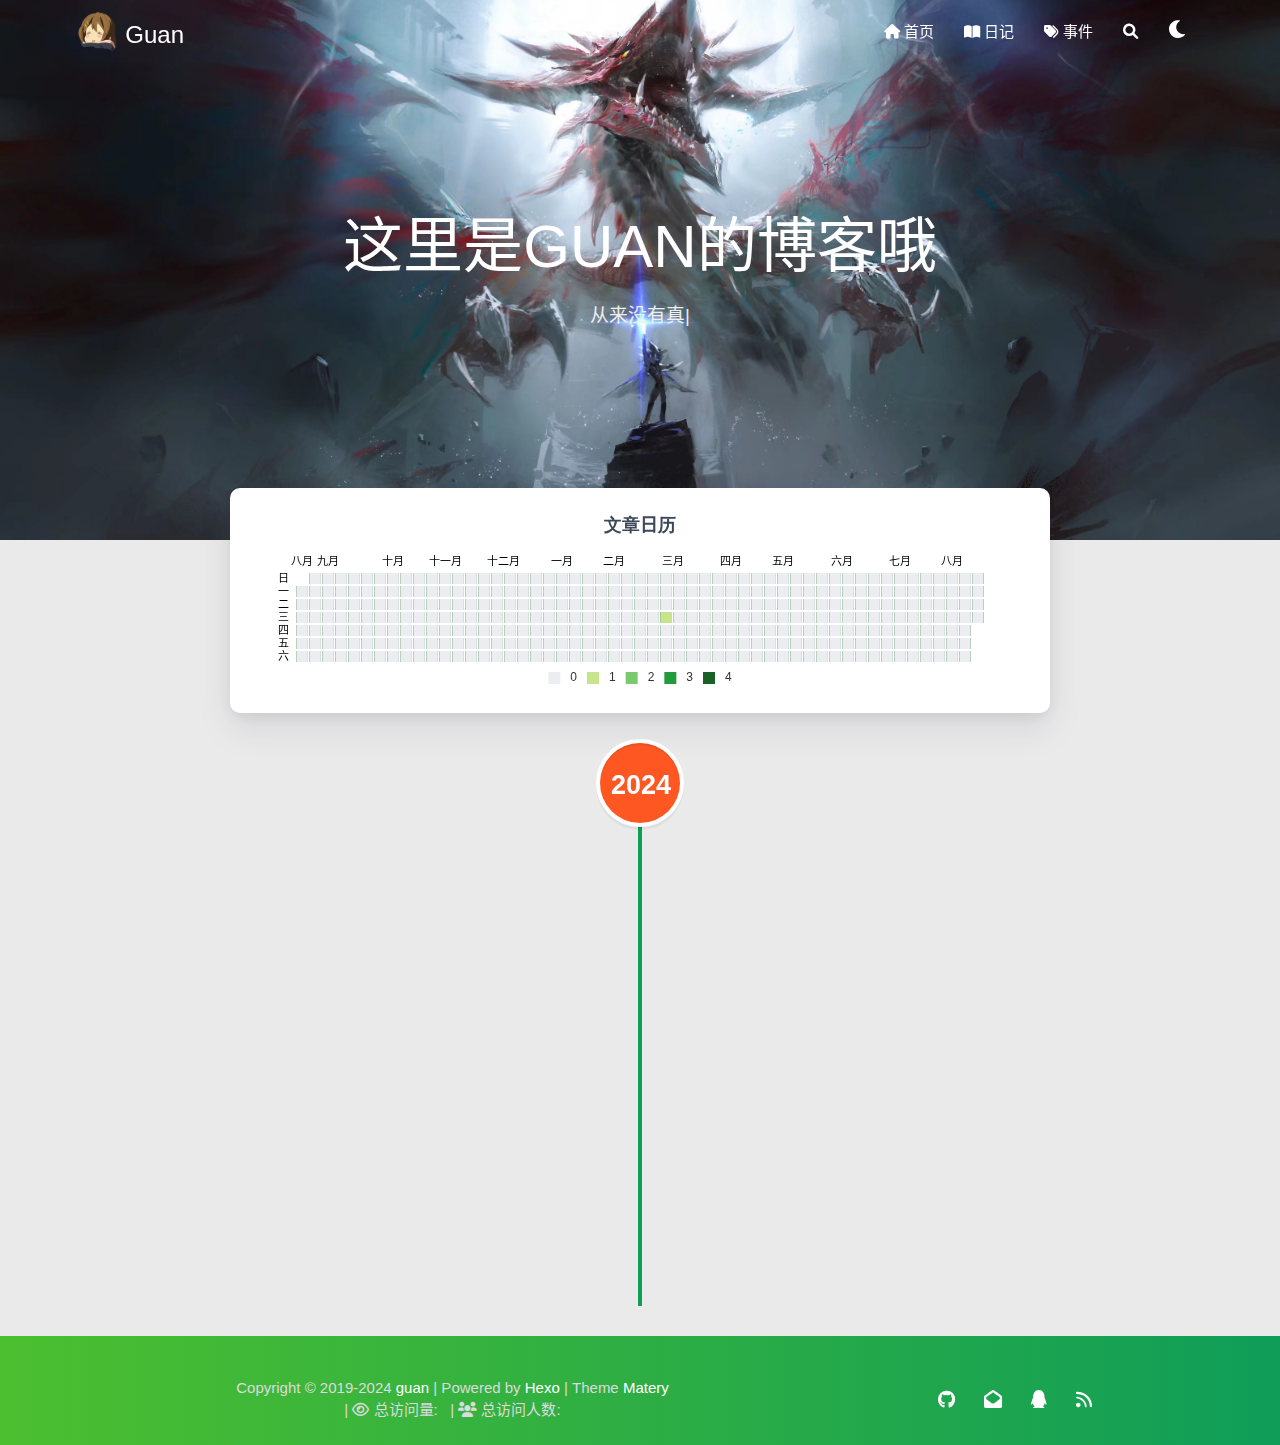
==== commit 062fa26a: "Site updated: 2024-08-28 12:34:18" ====
--- a/archives/index.html
+++ b/archives/index.html
@@ -348,7 +348,7 @@
         },
         calendar: [{
             left: 'center',
-            range: ["2023-05-28", "2024-05-28"],
+            range: ["2023-08-28", "2024-08-28"],
             cellSize: [13, 13],
             splitLine: {
                 show: false
@@ -375,7 +375,7 @@
             type: 'heatmap',
             coordinateSystem: 'calendar',
             calendarIndex: 0,
-            data: [["2023-05-28", 0], ["2023-05-29", 0], ["2023-05-30", 0], ["2023-05-31", 0], ["2023-06-01", 0], ["2023-06-02", 0], ["2023-06-03", 0], ["2023-06-04", 0], ["2023-06-05", 0], ["2023-06-06", 0], ["2023-06-07", 0], ["2023-06-08", 0], ["2023-06-09", 0], ["2023-06-10", 0], ["2023-06-11", 0], ["2023-06-12", 0], ["2023-06-13", 0], ["2023-06-14", 0], ["2023-06-15", 0], ["2023-06-16", 0], ["2023-06-17", 0], ["2023-06-18", 0], ["2023-06-19", 0], ["2023-06-20", 0], ["2023-06-21", 0], ["2023-06-22", 0], ["2023-06-23", 0], ["2023-06-24", 0], ["2023-06-25", 0], ["2023-06-26", 0], ["2023-06-27", 0], ["2023-06-28", 0], ["2023-06-29", 0], ["2023-06-30", 0], ["2023-07-01", 0], ["2023-07-02", 0], ["2023-07-03", 0], ["2023-07-04", 0], ["2023-07-05", 0], ["2023-07-06", 0], ["2023-07-07", 0], ["2023-07-08", 0], ["2023-07-09", 0], ["2023-07-10", 0], ["2023-07-11", 0], ["2023-07-12", 0], ["2023-07-13", 0], ["2023-07-14", 0], ["2023-07-15", 0], ["2023-07-16", 0], ["2023-07-17", 0], ["2023-07-18", 0], ["2023-07-19", 0], ["2023-07-20", 0], ["2023-07-21", 0], ["2023-07-22", 0], ["2023-07-23", 0], ["2023-07-24", 0], ["2023-07-25", 0], ["2023-07-26", 0], ["2023-07-27", 0], ["2023-07-28", 0], ["2023-07-29", 0], ["2023-07-30", 0], ["2023-07-31", 0], ["2023-08-01", 0], ["2023-08-02", 0], ["2023-08-03", 0], ["2023-08-04", 0], ["2023-08-05", 0], ["2023-08-06", 0], ["2023-08-07", 0], ["2023-08-08", 0], ["2023-08-09", 0], ["2023-08-10", 0], ["2023-08-11", 0], ["2023-08-12", 0], ["2023-08-13", 0], ["2023-08-14", 0], ["2023-08-15", 0], ["2023-08-16", 0], ["2023-08-17", 0], ["2023-08-18", 0], ["2023-08-19", 0], ["2023-08-20", 0], ["2023-08-21", 0], ["2023-08-22", 0], ["2023-08-23", 0], ["2023-08-24", 0], ["2023-08-25", 0], ["2023-08-26", 0], ["2023-08-27", 0], ["2023-08-28", 0], ["2023-08-29", 0], ["2023-08-30", 0], ["2023-08-31", 0], ["2023-09-01", 0], ["2023-09-02", 0], ["2023-09-03", 0], ["2023-09-04", 0], ["2023-09-05", 0], ["2023-09-06", 0], ["2023-09-07", 0], ["2023-09-08", 0], ["2023-09-09", 0], ["2023-09-10", 0], ["2023-09-11", 0], ["2023-09-12", 0], ["2023-09-13", 0], ["2023-09-14", 0], ["2023-09-15", 0], ["2023-09-16", 0], ["2023-09-17", 0], ["2023-09-18", 0], ["2023-09-19", 0], ["2023-09-20", 0], ["2023-09-21", 0], ["2023-09-22", 0], ["2023-09-23", 0], ["2023-09-24", 0], ["2023-09-25", 0], ["2023-09-26", 0], ["2023-09-27", 0], ["2023-09-28", 0], ["2023-09-29", 0], ["2023-09-30", 0], ["2023-10-01", 0], ["2023-10-02", 0], ["2023-10-03", 0], ["2023-10-04", 0], ["2023-10-05", 0], ["2023-10-06", 0], ["2023-10-07", 0], ["2023-10-08", 0], ["2023-10-09", 0], ["2023-10-10", 0], ["2023-10-11", 0], ["2023-10-12", 0], ["2023-10-13", 0], ["2023-10-14", 0], ["2023-10-15", 0], ["2023-10-16", 0], ["2023-10-17", 0], ["2023-10-18", 0], ["2023-10-19", 0], ["2023-10-20", 0], ["2023-10-21", 0], ["2023-10-22", 0], ["2023-10-23", 0], ["2023-10-24", 0], ["2023-10-25", 0], ["2023-10-26", 0], ["2023-10-27", 0], ["2023-10-28", 0], ["2023-10-29", 0], ["2023-10-30", 0], ["2023-10-31", 0], ["2023-11-01", 0], ["2023-11-02", 0], ["2023-11-03", 0], ["2023-11-04", 0], ["2023-11-05", 0], ["2023-11-06", 0], ["2023-11-07", 0], ["2023-11-08", 0], ["2023-11-09", 0], ["2023-11-10", 0], ["2023-11-11", 0], ["2023-11-12", 0], ["2023-11-13", 0], ["2023-11-14", 0], ["2023-11-15", 0], ["2023-11-16", 0], ["2023-11-17", 0], ["2023-11-18", 0], ["2023-11-19", 0], ["2023-11-20", 0], ["2023-11-21", 0], ["2023-11-22", 0], ["2023-11-23", 0], ["2023-11-24", 0], ["2023-11-25", 0], ["2023-11-26", 0], ["2023-11-27", 0], ["2023-11-28", 0], ["2023-11-29", 0], ["2023-11-30", 0], ["2023-12-01", 0], ["2023-12-02", 0], ["2023-12-03", 0], ["2023-12-04", 0], ["2023-12-05", 0], ["2023-12-06", 0], ["2023-12-07", 0], ["2023-12-08", 0], ["2023-12-09", 0], ["2023-12-10", 0], ["2023-12-11", 0], ["2023-12-12", 0], ["2023-12-13", 0], ["2023-12-14", 0], ["2023-12-15", 0], ["2023-12-16", 0], ["2023-12-17", 0], ["2023-12-18", 0], ["2023-12-19", 0], ["2023-12-20", 0], ["2023-12-21", 0], ["2023-12-22", 0], ["2023-12-23", 0], ["2023-12-24", 0], ["2023-12-25", 0], ["2023-12-26", 0], ["2023-12-27", 0], ["2023-12-28", 0], ["2023-12-29", 0], ["2023-12-30", 0], ["2023-12-31", 0], ["2024-01-01", 0], ["2024-01-02", 0], ["2024-01-03", 0], ["2024-01-04", 0], ["2024-01-05", 0], ["2024-01-06", 0], ["2024-01-07", 0], ["2024-01-08", 0], ["2024-01-09", 0], ["2024-01-10", 0], ["2024-01-11", 0], ["2024-01-12", 0], ["2024-01-13", 0], ["2024-01-14", 0], ["2024-01-15", 0], ["2024-01-16", 0], ["2024-01-17", 0], ["2024-01-18", 0], ["2024-01-19", 0], ["2024-01-20", 0], ["2024-01-21", 0], ["2024-01-22", 0], ["2024-01-23", 0], ["2024-01-24", 0], ["2024-01-25", 0], ["2024-01-26", 0], ["2024-01-27", 0], ["2024-01-28", 0], ["2024-01-29", 0], ["2024-01-30", 0], ["2024-01-31", 0], ["2024-02-01", 0], ["2024-02-02", 0], ["2024-02-03", 0], ["2024-02-04", 0], ["2024-02-05", 0], ["2024-02-06", 0], ["2024-02-07", 0], ["2024-02-08", 0], ["2024-02-09", 0], ["2024-02-10", 0], ["2024-02-11", 0], ["2024-02-12", 0], ["2024-02-13", 0], ["2024-02-14", 0], ["2024-02-15", 0], ["2024-02-16", 0], ["2024-02-17", 0], ["2024-02-18", 0], ["2024-02-19", 0], ["2024-02-20", 0], ["2024-02-21", 0], ["2024-02-22", 0], ["2024-02-23", 0], ["2024-02-24", 0], ["2024-02-25", 0], ["2024-02-26", 0], ["2024-02-27", 0], ["2024-02-28", 0], ["2024-02-29", 0], ["2024-03-01", 0], ["2024-03-02", 0], ["2024-03-03", 0], ["2024-03-04", 0], ["2024-03-05", 0], ["2024-03-06", 0], ["2024-03-07", 0], ["2024-03-08", 0], ["2024-03-09", 0], ["2024-03-10", 0], ["2024-03-11", 0], ["2024-03-12", 0], ["2024-03-13", 1], ["2024-03-14", 0], ["2024-03-15", 0], ["2024-03-16", 0], ["2024-03-17", 0], ["2024-03-18", 0], ["2024-03-19", 0], ["2024-03-20", 0], ["2024-03-21", 0], ["2024-03-22", 0], ["2024-03-23", 0], ["2024-03-24", 0], ["2024-03-25", 0], ["2024-03-26", 0], ["2024-03-27", 0], ["2024-03-28", 0], ["2024-03-29", 0], ["2024-03-30", 0], ["2024-03-31", 0], ["2024-04-01", 0], ["2024-04-02", 0], ["2024-04-03", 0], ["2024-04-04", 0], ["2024-04-05", 0], ["2024-04-06", 0], ["2024-04-07", 0], ["2024-04-08", 0], ["2024-04-09", 0], ["2024-04-10", 0], ["2024-04-11", 0], ["2024-04-12", 0], ["2024-04-13", 0], ["2024-04-14", 0], ["2024-04-15", 0], ["2024-04-16", 0], ["2024-04-17", 0], ["2024-04-18", 0], ["2024-04-19", 0], ["2024-04-20", 0], ["2024-04-21", 0], ["2024-04-22", 0], ["2024-04-23", 0], ["2024-04-24", 0], ["2024-04-25", 0], ["2024-04-26", 0], ["2024-04-27", 0], ["2024-04-28", 0], ["2024-04-29", 0], ["2024-04-30", 0], ["2024-05-01", 0], ["2024-05-02", 0], ["2024-05-03", 0], ["2024-05-04", 0], ["2024-05-05", 0], ["2024-05-06", 0], ["2024-05-07", 0], ["2024-05-08", 0], ["2024-05-09", 0], ["2024-05-10", 0], ["2024-05-11", 0], ["2024-05-12", 0], ["2024-05-13", 0], ["2024-05-14", 0], ["2024-05-15", 0], ["2024-05-16", 0], ["2024-05-17", 0], ["2024-05-18", 0], ["2024-05-19", 0], ["2024-05-20", 0], ["2024-05-21", 0], ["2024-05-22", 0], ["2024-05-23", 0], ["2024-05-24", 0], ["2024-05-25", 0], ["2024-05-26", 0], ["2024-05-27", 0], ["2024-05-28", 0]]
+            data: [["2023-08-28", 0], ["2023-08-29", 0], ["2023-08-30", 0], ["2023-08-31", 0], ["2023-09-01", 0], ["2023-09-02", 0], ["2023-09-03", 0], ["2023-09-04", 0], ["2023-09-05", 0], ["2023-09-06", 0], ["2023-09-07", 0], ["2023-09-08", 0], ["2023-09-09", 0], ["2023-09-10", 0], ["2023-09-11", 0], ["2023-09-12", 0], ["2023-09-13", 0], ["2023-09-14", 0], ["2023-09-15", 0], ["2023-09-16", 0], ["2023-09-17", 0], ["2023-09-18", 0], ["2023-09-19", 0], ["2023-09-20", 0], ["2023-09-21", 0], ["2023-09-22", 0], ["2023-09-23", 0], ["2023-09-24", 0], ["2023-09-25", 0], ["2023-09-26", 0], ["2023-09-27", 0], ["2023-09-28", 0], ["2023-09-29", 0], ["2023-09-30", 0], ["2023-10-01", 0], ["2023-10-02", 0], ["2023-10-03", 0], ["2023-10-04", 0], ["2023-10-05", 0], ["2023-10-06", 0], ["2023-10-07", 0], ["2023-10-08", 0], ["2023-10-09", 0], ["2023-10-10", 0], ["2023-10-11", 0], ["2023-10-12", 0], ["2023-10-13", 0], ["2023-10-14", 0], ["2023-10-15", 0], ["2023-10-16", 0], ["2023-10-17", 0], ["2023-10-18", 0], ["2023-10-19", 0], ["2023-10-20", 0], ["2023-10-21", 0], ["2023-10-22", 0], ["2023-10-23", 0], ["2023-10-24", 0], ["2023-10-25", 0], ["2023-10-26", 0], ["2023-10-27", 0], ["2023-10-28", 0], ["2023-10-29", 0], ["2023-10-30", 0], ["2023-10-31", 0], ["2023-11-01", 0], ["2023-11-02", 0], ["2023-11-03", 0], ["2023-11-04", 0], ["2023-11-05", 0], ["2023-11-06", 0], ["2023-11-07", 0], ["2023-11-08", 0], ["2023-11-09", 0], ["2023-11-10", 0], ["2023-11-11", 0], ["2023-11-12", 0], ["2023-11-13", 0], ["2023-11-14", 0], ["2023-11-15", 0], ["2023-11-16", 0], ["2023-11-17", 0], ["2023-11-18", 0], ["2023-11-19", 0], ["2023-11-20", 0], ["2023-11-21", 0], ["2023-11-22", 0], ["2023-11-23", 0], ["2023-11-24", 0], ["2023-11-25", 0], ["2023-11-26", 0], ["2023-11-27", 0], ["2023-11-28", 0], ["2023-11-29", 0], ["2023-11-30", 0], ["2023-12-01", 0], ["2023-12-02", 0], ["2023-12-03", 0], ["2023-12-04", 0], ["2023-12-05", 0], ["2023-12-06", 0], ["2023-12-07", 0], ["2023-12-08", 0], ["2023-12-09", 0], ["2023-12-10", 0], ["2023-12-11", 0], ["2023-12-12", 0], ["2023-12-13", 0], ["2023-12-14", 0], ["2023-12-15", 0], ["2023-12-16", 0], ["2023-12-17", 0], ["2023-12-18", 0], ["2023-12-19", 0], ["2023-12-20", 0], ["2023-12-21", 0], ["2023-12-22", 0], ["2023-12-23", 0], ["2023-12-24", 0], ["2023-12-25", 0], ["2023-12-26", 0], ["2023-12-27", 0], ["2023-12-28", 0], ["2023-12-29", 0], ["2023-12-30", 0], ["2023-12-31", 0], ["2024-01-01", 0], ["2024-01-02", 0], ["2024-01-03", 0], ["2024-01-04", 0], ["2024-01-05", 0], ["2024-01-06", 0], ["2024-01-07", 0], ["2024-01-08", 0], ["2024-01-09", 0], ["2024-01-10", 0], ["2024-01-11", 0], ["2024-01-12", 0], ["2024-01-13", 0], ["2024-01-14", 0], ["2024-01-15", 0], ["2024-01-16", 0], ["2024-01-17", 0], ["2024-01-18", 0], ["2024-01-19", 0], ["2024-01-20", 0], ["2024-01-21", 0], ["2024-01-22", 0], ["2024-01-23", 0], ["2024-01-24", 0], ["2024-01-25", 0], ["2024-01-26", 0], ["2024-01-27", 0], ["2024-01-28", 0], ["2024-01-29", 0], ["2024-01-30", 0], ["2024-01-31", 0], ["2024-02-01", 0], ["2024-02-02", 0], ["2024-02-03", 0], ["2024-02-04", 0], ["2024-02-05", 0], ["2024-02-06", 0], ["2024-02-07", 0], ["2024-02-08", 0], ["2024-02-09", 0], ["2024-02-10", 0], ["2024-02-11", 0], ["2024-02-12", 0], ["2024-02-13", 0], ["2024-02-14", 0], ["2024-02-15", 0], ["2024-02-16", 0], ["2024-02-17", 0], ["2024-02-18", 0], ["2024-02-19", 0], ["2024-02-20", 0], ["2024-02-21", 0], ["2024-02-22", 0], ["2024-02-23", 0], ["2024-02-24", 0], ["2024-02-25", 0], ["2024-02-26", 0], ["2024-02-27", 0], ["2024-02-28", 0], ["2024-02-29", 0], ["2024-03-01", 0], ["2024-03-02", 0], ["2024-03-03", 0], ["2024-03-04", 0], ["2024-03-05", 0], ["2024-03-06", 0], ["2024-03-07", 0], ["2024-03-08", 0], ["2024-03-09", 0], ["2024-03-10", 0], ["2024-03-11", 0], ["2024-03-12", 0], ["2024-03-13", 1], ["2024-03-14", 0], ["2024-03-15", 0], ["2024-03-16", 0], ["2024-03-17", 0], ["2024-03-18", 0], ["2024-03-19", 0], ["2024-03-20", 0], ["2024-03-21", 0], ["2024-03-22", 0], ["2024-03-23", 0], ["2024-03-24", 0], ["2024-03-25", 0], ["2024-03-26", 0], ["2024-03-27", 0], ["2024-03-28", 0], ["2024-03-29", 0], ["2024-03-30", 0], ["2024-03-31", 0], ["2024-04-01", 0], ["2024-04-02", 0], ["2024-04-03", 0], ["2024-04-04", 0], ["2024-04-05", 0], ["2024-04-06", 0], ["2024-04-07", 0], ["2024-04-08", 0], ["2024-04-09", 0], ["2024-04-10", 0], ["2024-04-11", 0], ["2024-04-12", 0], ["2024-04-13", 0], ["2024-04-14", 0], ["2024-04-15", 0], ["2024-04-16", 0], ["2024-04-17", 0], ["2024-04-18", 0], ["2024-04-19", 0], ["2024-04-20", 0], ["2024-04-21", 0], ["2024-04-22", 0], ["2024-04-23", 0], ["2024-04-24", 0], ["2024-04-25", 0], ["2024-04-26", 0], ["2024-04-27", 0], ["2024-04-28", 0], ["2024-04-29", 0], ["2024-04-30", 0], ["2024-05-01", 0], ["2024-05-02", 0], ["2024-05-03", 0], ["2024-05-04", 0], ["2024-05-05", 0], ["2024-05-06", 0], ["2024-05-07", 0], ["2024-05-08", 0], ["2024-05-09", 0], ["2024-05-10", 0], ["2024-05-11", 0], ["2024-05-12", 0], ["2024-05-13", 0], ["2024-05-14", 0], ["2024-05-15", 0], ["2024-05-16", 0], ["2024-05-17", 0], ["2024-05-18", 0], ["2024-05-19", 0], ["2024-05-20", 0], ["2024-05-21", 0], ["2024-05-22", 0], ["2024-05-23", 0], ["2024-05-24", 0], ["2024-05-25", 0], ["2024-05-26", 0], ["2024-05-27", 0], ["2024-05-28", 0], ["2024-05-29", 0], ["2024-05-30", 0], ["2024-05-31", 0], ["2024-06-01", 0], ["2024-06-02", 0], ["2024-06-03", 0], ["2024-06-04", 0], ["2024-06-05", 0], ["2024-06-06", 0], ["2024-06-07", 0], ["2024-06-08", 0], ["2024-06-09", 0], ["2024-06-10", 0], ["2024-06-11", 0], ["2024-06-12", 0], ["2024-06-13", 0], ["2024-06-14", 0], ["2024-06-15", 0], ["2024-06-16", 0], ["2024-06-17", 0], ["2024-06-18", 0], ["2024-06-19", 0], ["2024-06-20", 0], ["2024-06-21", 0], ["2024-06-22", 0], ["2024-06-23", 0], ["2024-06-24", 0], ["2024-06-25", 0], ["2024-06-26", 0], ["2024-06-27", 0], ["2024-06-28", 0], ["2024-06-29", 0], ["2024-06-30", 0], ["2024-07-01", 0], ["2024-07-02", 0], ["2024-07-03", 0], ["2024-07-04", 0], ["2024-07-05", 0], ["2024-07-06", 0], ["2024-07-07", 0], ["2024-07-08", 0], ["2024-07-09", 0], ["2024-07-10", 0], ["2024-07-11", 0], ["2024-07-12", 0], ["2024-07-13", 0], ["2024-07-14", 0], ["2024-07-15", 0], ["2024-07-16", 0], ["2024-07-17", 0], ["2024-07-18", 0], ["2024-07-19", 0], ["2024-07-20", 0], ["2024-07-21", 0], ["2024-07-22", 0], ["2024-07-23", 0], ["2024-07-24", 0], ["2024-07-25", 0], ["2024-07-26", 0], ["2024-07-27", 0], ["2024-07-28", 0], ["2024-07-29", 0], ["2024-07-30", 0], ["2024-07-31", 0], ["2024-08-01", 0], ["2024-08-02", 0], ["2024-08-03", 0], ["2024-08-04", 0], ["2024-08-05", 0], ["2024-08-06", 0], ["2024-08-07", 0], ["2024-08-08", 0], ["2024-08-09", 0], ["2024-08-10", 0], ["2024-08-11", 0], ["2024-08-12", 0], ["2024-08-13", 0], ["2024-08-14", 0], ["2024-08-15", 0], ["2024-08-16", 0], ["2024-08-17", 0], ["2024-08-18", 0], ["2024-08-19", 0], ["2024-08-20", 0], ["2024-08-21", 0], ["2024-08-22", 0], ["2024-08-23", 0], ["2024-08-24", 0], ["2024-08-25", 0], ["2024-08-26", 0], ["2024-08-27", 0], ["2024-08-28", 0]]
         }]
 
     };
